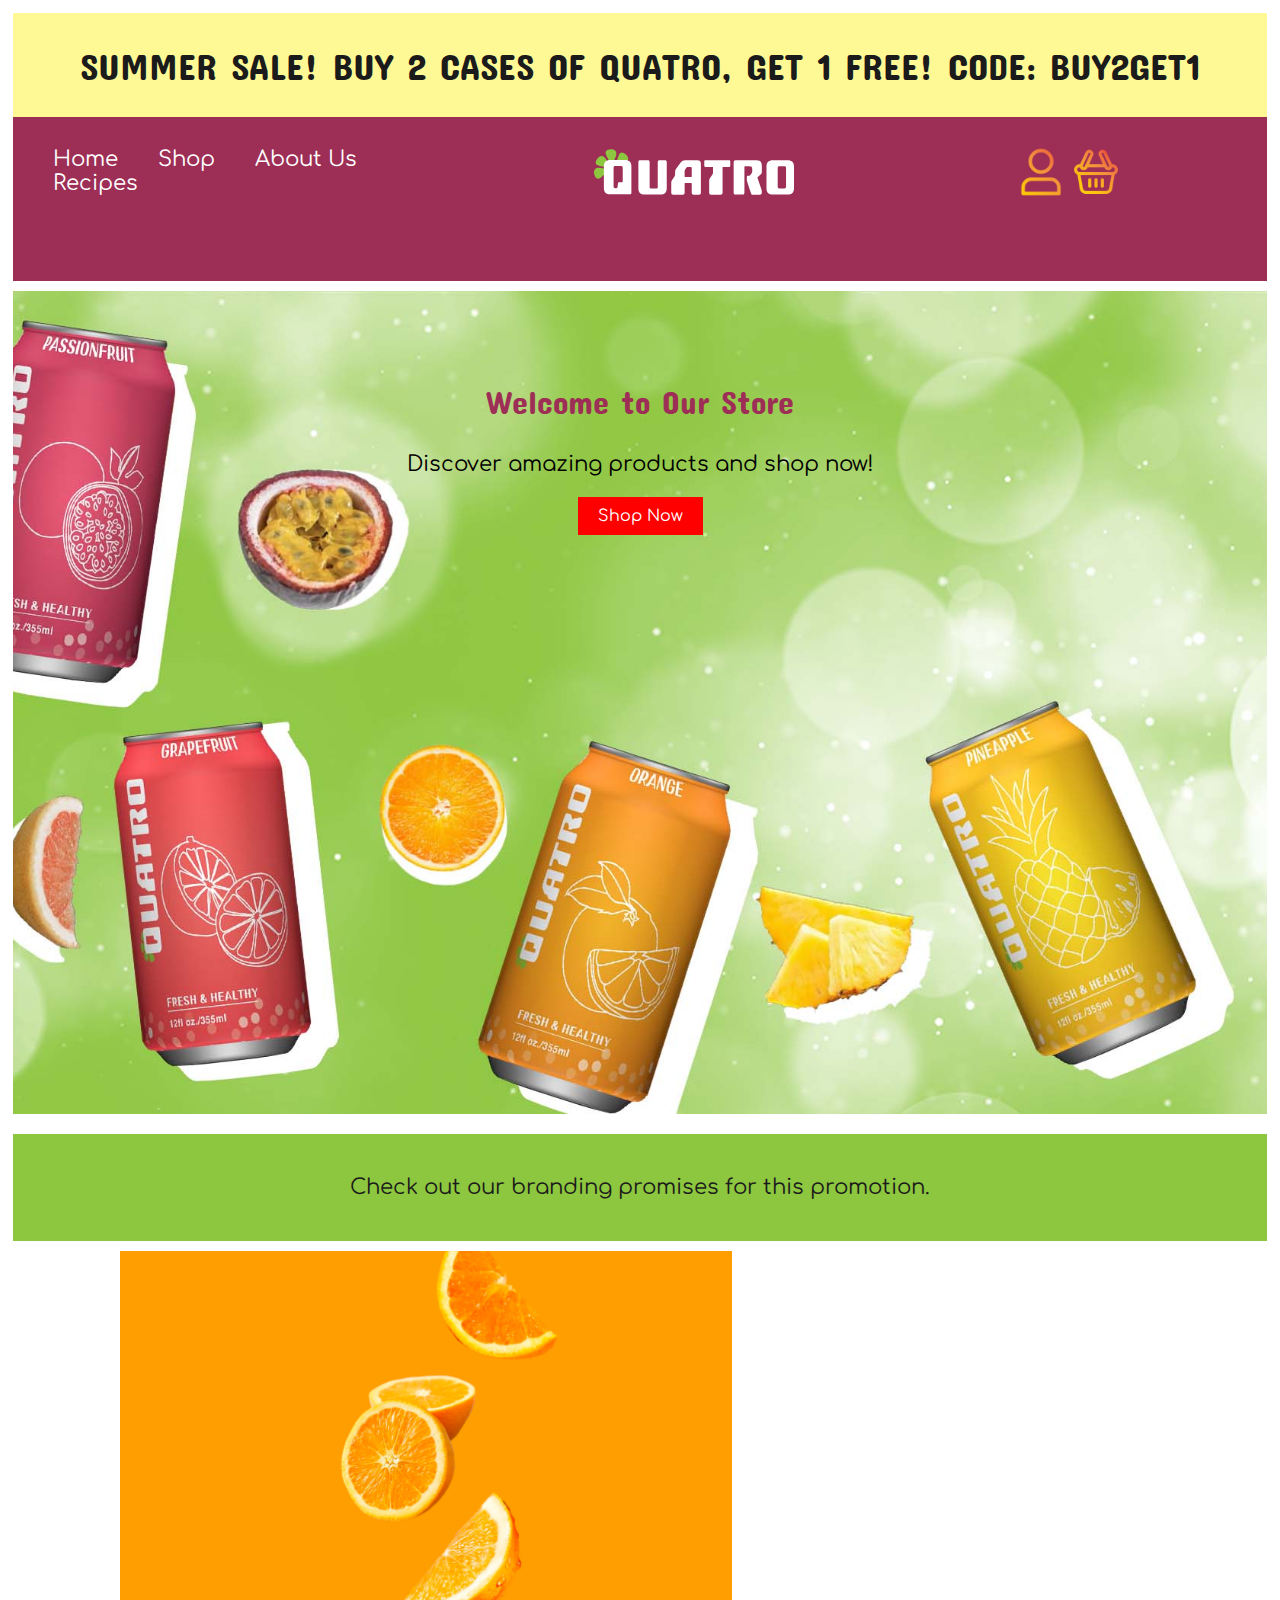
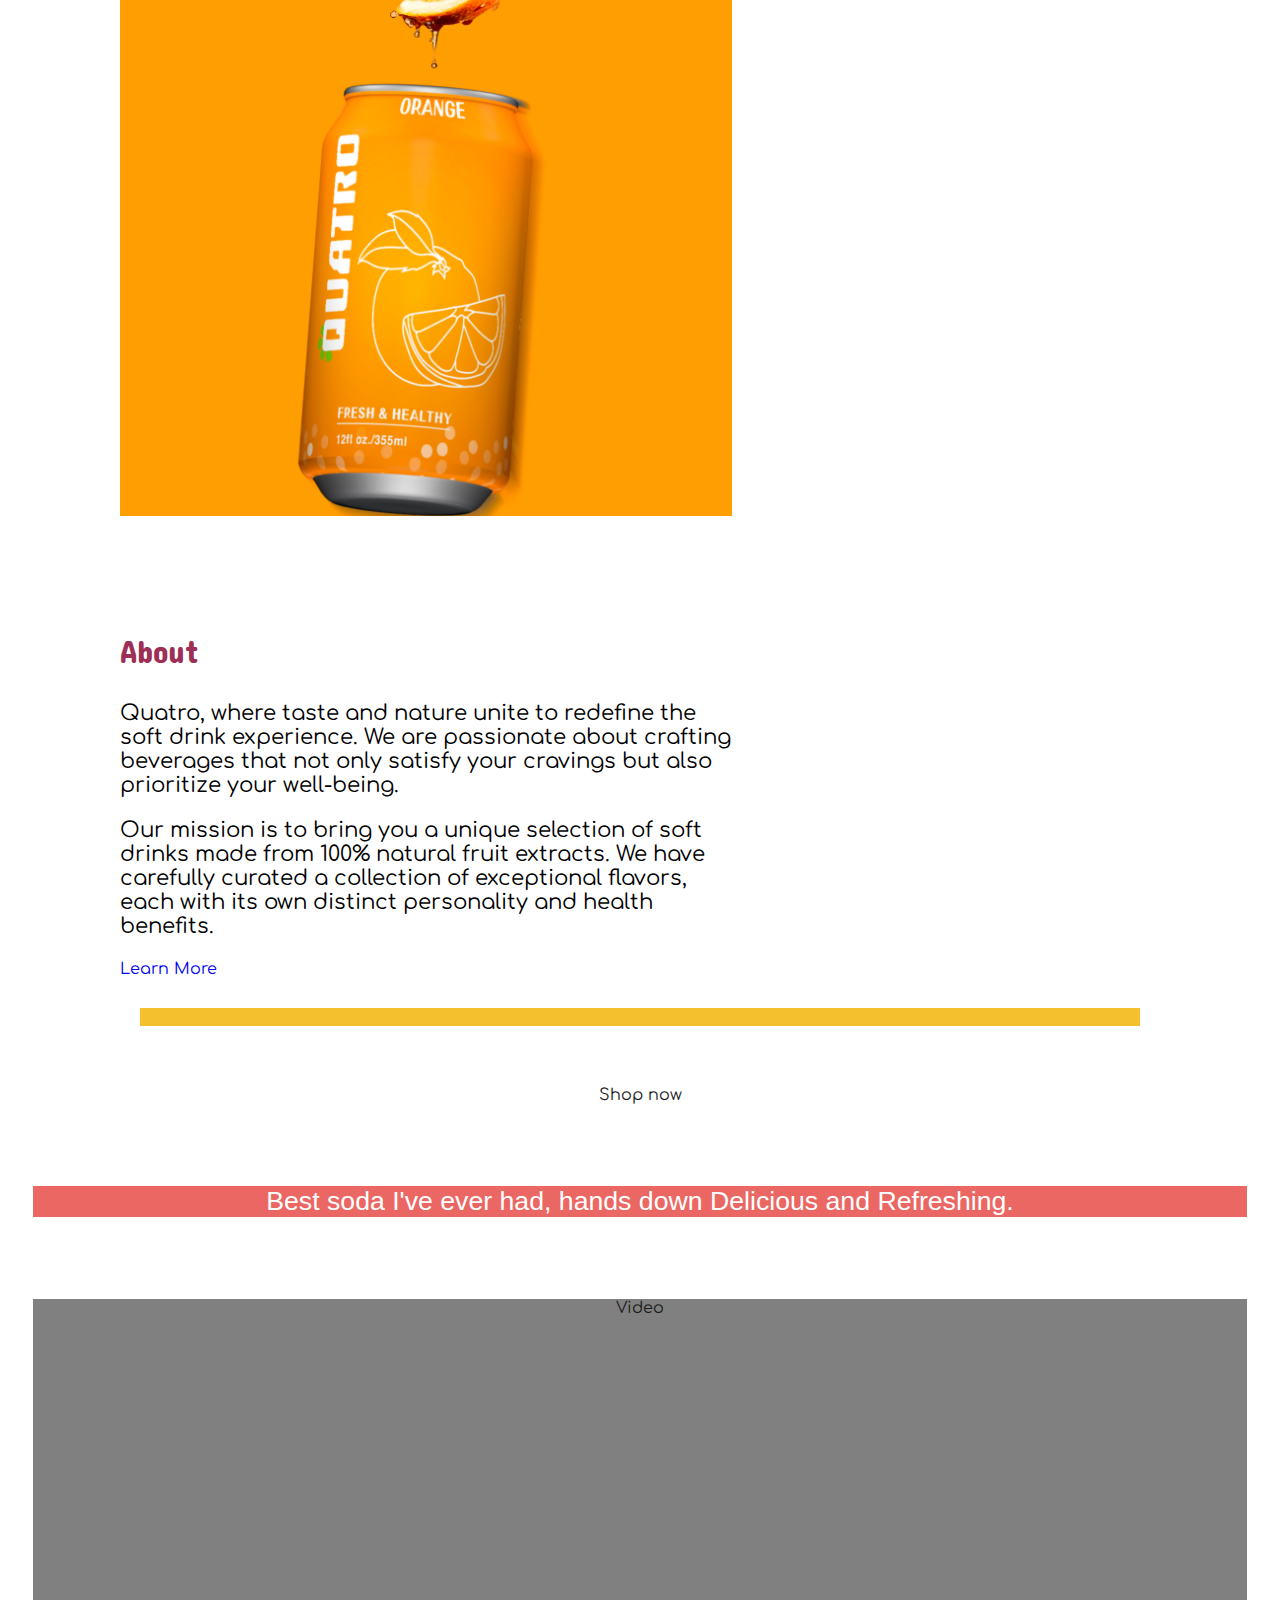
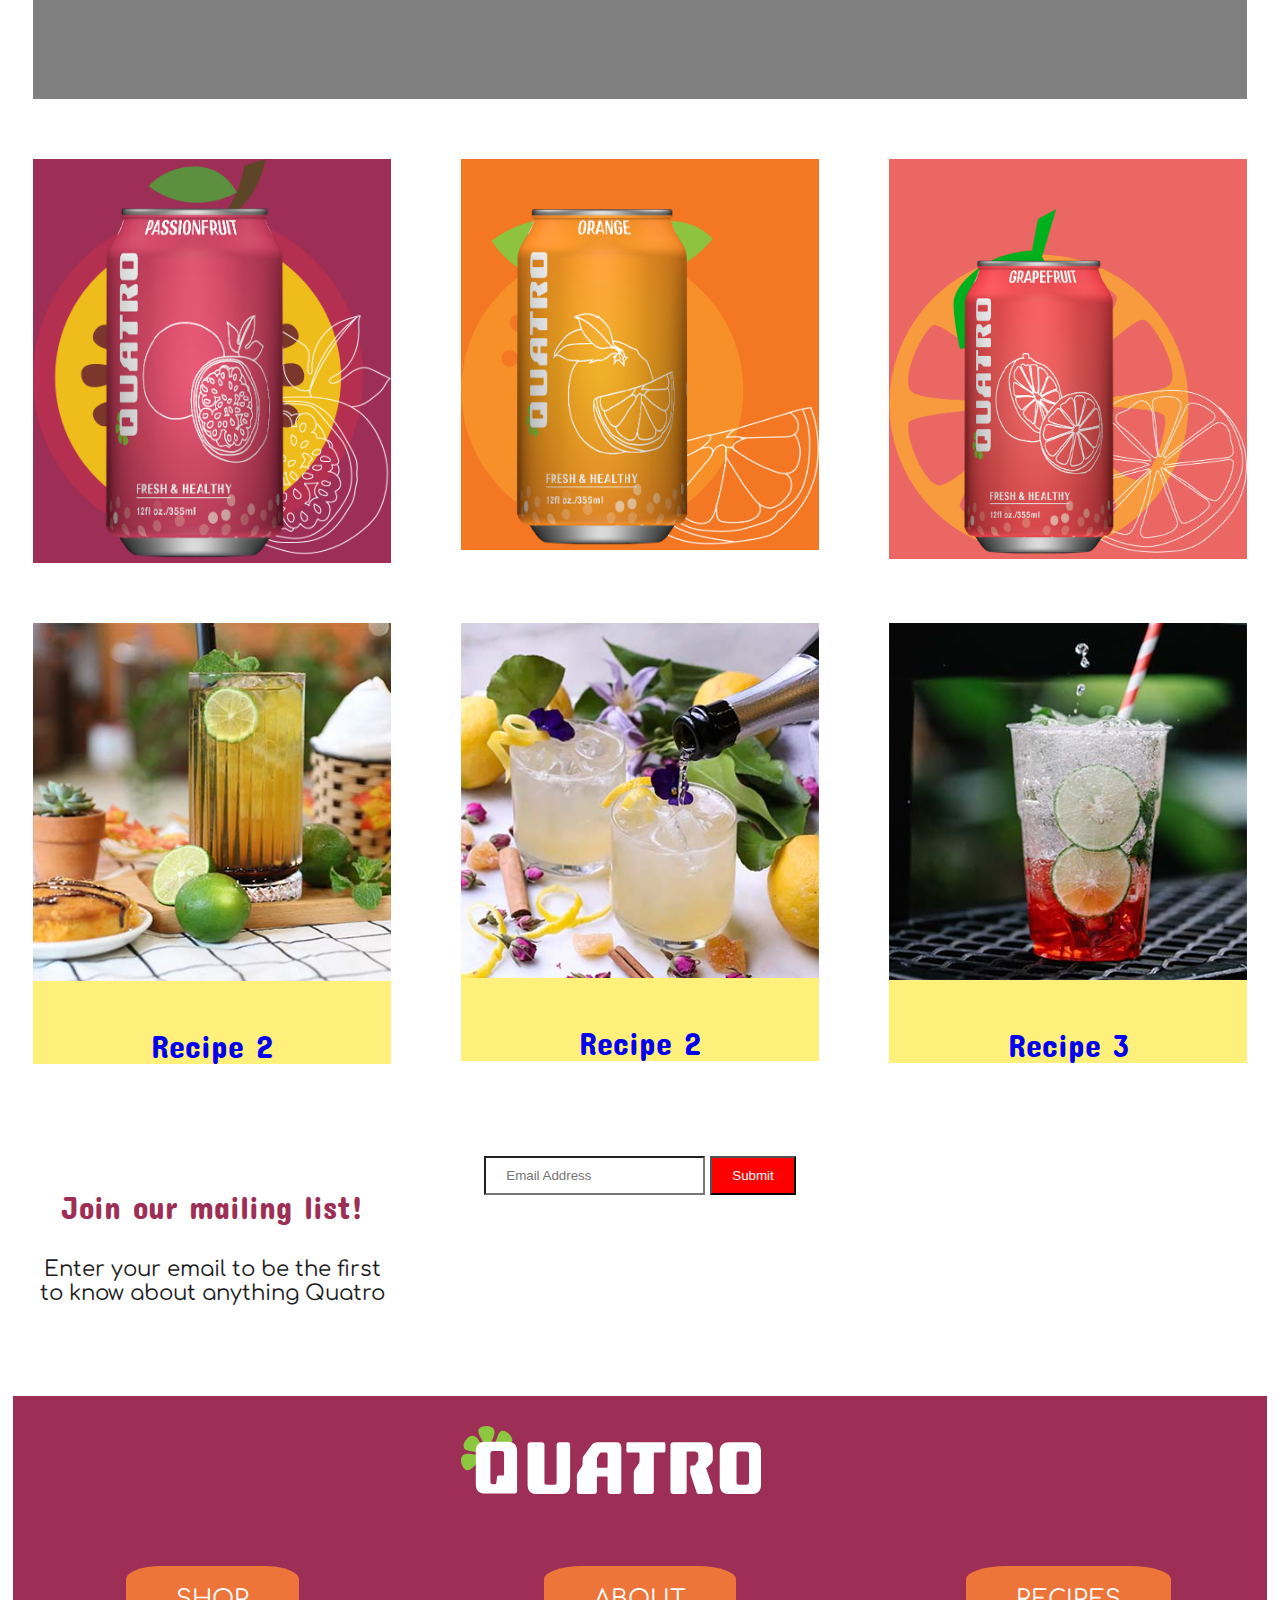
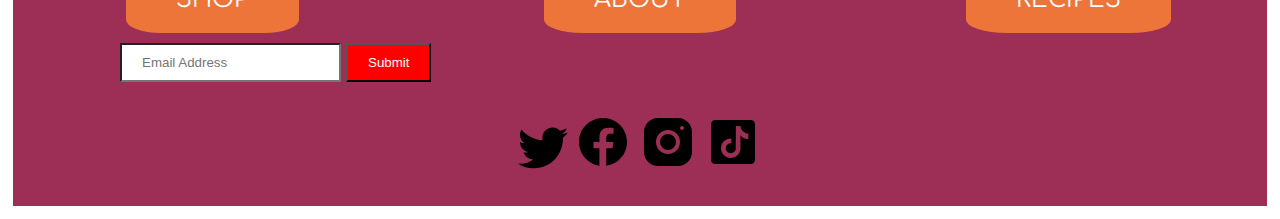
==== index.html @ 8ea50437 "completed about page and footer content" ====
<!DOCTYPE html>
<html lang="en">
    <head>
        <meta charset="UTF-8">
        <meta name="Viewport" content="width=device-width">
        <title>Quatro Scaffold Template</title>
        <link rel="preconnect" href="https://fonts.googleapis.com">
        <link rel="preconnect" href="https://fonts.gstatic.com" crossorigin>
        <link href="https://fonts.googleapis.com/css2?family=Comfortaa:wght@300;400;500;600&family=Concert+One&display=swap" rel="stylesheet">
        <link href="css/main.css" rel="stylesheet">
        <link href="css/grid.css" rel="stylesheet">
    </head>
     <body>
        <h1 class="hidden">Quatro Template</h1>
        <section id="promotion">
            <div class="grid-con">
                <h2 class="col-span-4 m-col-span-12 l-col-span-12 xl-col-span-12 box">
                  SUMMER SALE! BUY 2 CASES OF QUATRO, GET 1 FREE! CODE: BUY2GET1
                </h2>  
              </div>
        </section>

        <header>
            <div class="grid-con">
                <div class="mobile tablet hamburger-menu">
                    <div class="mobile col-span-1 box hamburger-icon ">
                    <button class="hamburgerImg">
                        <img src="/img/hamburger-menu.svg" alt="Hamburger Menu"></button>
                    </div>
                    <div class="tablet m-col-span-3 box hamburger-icon ">
                        <button class="hamburgerImg"> 
                            <img src="/img/hamburger-menu.svg" alt="Hamburger Menu"></button>
                        </div>
                        
                        <div class="show-menu mobile col-span-4 box">
                <ul class="menu-items">
                    <li><a href="index.html">Home</a></li>
                    <li><a href="shop.html">Shop</a></li>
                    <li><a href="about.html">About Us</a></li>
                    <li><a href="recipes.html">Recipes</a></li>
                    </div>
                </ul>
            </div> 
            <nav class= "desktop l-col-span-5 box" >
                <ul>
                    <li><a href="index.html">Home</a></li>
                    <li><a href="shop.html">Shop</a></li>
                    <li><a href="about.html">About Us</a></li>
                    <li><a href="recipes.html">Recipes</a></li>
                </ul>
                </nav>
              <nav class="xldesktop xl-col-span-5 box">
            <ul>
                <li><a href="index.html">Home</a></li>
                <li><a href="shop.html">Shop</a></li>
                <li><a href="about.html">About Us</a></li>
                <li><a href="recipes.html">Recipes</a></li>
            </ul>
        </nav>
              <div class="col-start-2 col-span-2 m-col-span-3 l-col-start-6 l-col-span-3 xl-col-start-6 xl-col-span-3 box">
                <a href="index.html"><img class="logo" src="/img/logo-original.svg" alt="Logo"></a>
              </div>
              <div class="col-start-3 col-span-2 m-col-start-9 m-col-span-3 l-col-start-10 l-col-span-2 xl-col-start-10 xl-col-span-2 box">
                <a href="#"><img src="/img/user.png" alt="Login" ></a>
                <a href="#"><img src="/img/shopping-basket.png" alt="Cart"></a>
              </div>
            </div>
          </header>
<section>
    <!---hero starts ends-->
    <h2 class="hidden">Shop Now</h2>
    <div class="grid-con">
        <div class="col-span-4 m-col-span-12 l-col-span-12 xl-col-span-12 box hero">
            <div class="hero-content">
                <h3>Welcome to Our Store</h3>
                <p>Discover amazing products and shop now!</p>
                <a href="shop.html" class="button">Shop Now</a>
            </div>
        </div>

        <!---hero image ends-->
        <div class="mobile col-span-2 box">text box/Shop now </div>
        <div class="col-span-4 m-col-span-12 l-col-span-12 xl-col-span-12 box branding-promises">
            <p>Check out our branding promises for this promotion.</p>
        </div>
    </div>
</section>

<section>
    <h2 class="hidden">About</h2>
    <div class="grid-con">
        <div class="col-span-4 m-col-span-6 m-col-start-2 l-col-span-6 l-col-start-2 xl-col-span-6 xl-col-start-2">
            <div class="about-content-desktop">
                <div class="about-image">
                    <img src="img/aboutus1.jpg" alt="product image">
                </div>
                <div class="col-span-4 m-col-span-12 l-col-span-12 xl-col-span-12">
                <div class="about-icons">
                    <div class="about-icon">
                    <img src="/img/grape.svg" alt="grapefruit icon"></div>
                    <div class="about-icon">
                    <img src="/img/Passionfruit.svg" alt="passionfruit icon"></div>
                    <div class="about-icon">
                    <img src="/img/pinapple1.svg" alt="pineapple icon"></div>
                    <div class="about-icon">
                        <img src="/img/orange.svg" alt="orange"></div>
                </div>
                </div>
                <h3>About</h3>
                <p>Quatro, where taste and nature unite to redefine the soft drink experience. We are passionate about crafting beverages that not only satisfy your cravings but also prioritize your well-being.</p>

                  <p>Our mission is to bring you a unique selection of soft drinks made from 100% natural fruit extracts. We have carefully curated a collection of exceptional flavors, each with its own distinct personality and health benefits.</p>
                <a href="#" class="learn-more">Learn More</a>
            </div>
            <div class="mobile about-content-mobile">
                <div class="about-image-mobile"></div>
                <div class="about-icons-mobile">
                    <div class="about-icon-mobile">
                    </div>
                    <div class="about-icon-mobile">
                
                    </div>
                    <div class="about-icon-mobile">
                   
                    <div class="about-icon-mobile">
                 
                    </div>
                </div>
                <h3>About</h3>
                <p>Quatro, where taste and nature unite to redefine the soft drink experience. We are passionate about crafting beverages that not only satisfy your cravings but also prioritize your well-being.</p>

                <p>Our mission is to bring you a unique selection of soft drinks made from 100% natural fruit extracts. We have carefully curated a collection of exceptional flavors, each with its own distinct personality and health benefits.</p>.</p>
                <a href="#" class="learn-more">Learn More</a>
            </div>
        </div>
    </div>
</section>
<section>
<div class="grid-con">
<h3 class="mobile col-span-2 box">
    <img src="/img/pinnaple_home_final.png">
</h3> 
    <div class="col-span-4 m-col-start-2 m-col-end-12 l-col-start-2 l-col-span-10 xl-col-start-2 xl-col-span-10 box">
        <div class="productimage-1">
            <img src="">
        </div>
    </div> 
</div>
</section>
<section>
<h3 class="hidden"> About/Learn more</h3>
<div class="grid-con">
<div class="desktop l-col-span-12 box">Shop now</div>
<div class="xldesktop xl-col-span-12 box">Shop now</div>
<div class="mobile col-span-4 box">
    <div class="video">Video</div> 
</div>
</div>
<div class="grid-con">
 <div class="col-span-4 m-col-span-12 l-col-span-12 xl-col-span-12 box">
<h2 class="review">Best soda I've ever had, hands down Delicious and Refreshing. </h2>
 
 </div> 
</div>
<div class="tablet m-col-span-6 box">   
    <h3>In 4 delicious Flavours</h3>
    <p>You'll never have enough</p>
</div> 
<div class="tablet m-col-span-6 box">Shop now</div> 
<div class="tablet m-col-span-12 box">
    <div class="video">Video</div>
</div>
<div class="desktop l-col-span-12 box" >
    <div class="video">Video</div>
</div>
<div class="xldesktop xl-col-span-12 box">
    <div class="video">Video</div>
</div>
</section>
<section>
<h3 class="hidden">Can selection</h3>
<div class="grid-con">
    <div class="col-span-4 m-col-start-1 m-col-span-4 l-col-start-1 l-col-span-4 xl-col-start-1 xl-col-span-4 box">
        <div class="can-1">
            <img src="/img/passionfruit_home_final.png" alt="passionfruit flavour can">
        </div>
    </div>
    <div class="col-span-2 m-col-start-5 m-col-span-4 l-col-start-5 l-col-span-4 xl-col-start-5 xl-col-span-4 box">
        <div class="can-2">
            <img src="/img/orange_home_final.png" alt="orange flavour can">
        </div>  
    </div>
    <div class="col-span-1 m-col-start-9 m-col-span-4 l-col-start-9 l-col-span-4 xl-col-start-9 xl-col-span-4 box ">
        <div class="can-3">
            <img src="/img/grapefruit_home_final..png" alt="grapefruit_home_final can">
        </div>  
    </div>
</div> 
</section>
<section>
<div class="grid-con">
    <h3 class="hidden">Recipes</h3>
    <div class="col-start-2 col-span-2 m-col-start-1 m-col-span-4 l-col-start-1 l-col-span-4 xl-col-start-1 xl-col-span-4 box">
        <div class="recipe-2">
            <img src="/img/recipe1.jpg" alt="recipe 1">
            <h3 class="title">
                <a href="#">Recipe 2</a>
                </h3>
        </div>            
    </div>  
    <div class="col-start-2 col-span-2 m-col-start-5 m-col-span-4 l-col-start-5 l-col-span-4 xl-col-start-5 xl-col-span-4 box">
        <div class="recipe-2">
            <img src="/img/recipe2.jpg" alt="recipe 2">
            <h3 class="title">
                <a href="#">Recipe 2</a>
                </h3>
        </div> 
        </div>
    <div class="col-start-4 col-span-1 m-col-start-9 m-col-span-4 l-col-start-9 l-col-span-4 xl-col-start-9 xl-col-span-4 box">
        <div class="recipe-3">
            <img src="/img/recipe3.jpg" alt="recipe 3">
            <h3 class="title">
            <a href="#">Recipe 3</a>
            </h3>
        </div> 
        <div class="mobile col-span-4 box">
            <div class="carousel-container">
                <div class="carousel-slide">
                  <img src="img/pinnaple_home_final.png" alt="Image 1">
                  <img src="img/grapefruit_home_final..png" alt="Image 2">
                  <img src="img/passionfruit_home_final.png" alt="Image 3">
                </div>
              </div>
        </div>
    </div>
</div>
</section>
<section>
<div class="grid-con">
    <h3 class="hidden">Newsletter</h3>
    <div class="col-span-4 box">
        <h3>Join our mailing list! </h3>
        <p>Enter your email to be the first to know about anything Quatro</p>
    </div>
    <div class="col-span-4 box">
        <form class="form-inline" action="/action_page.php">
            <label for="email"></label>
            <input type="email" id="email" placeholder="Email Address" name="email">
            <button type="submit">Submit</button>
        </form>

    </div>
 </div>
</section>
<script src="js/main.js"></script>
<footer class="spacer">
    <div class="grid-con">
        <div class="col-start-2 col-span-2 m-col-start-5 m-col-span-4 l-col-start-5 l-col-span-4 xl-col-start-5 xl-col-span-4 box">
            <div class="logo">
          <img src="/img/logo-original.svg">
        </div>
        </div>
        <div class="col-start-2 col-span-1 m-col-start-8 m-col-span-4 l-col-start-1 l-col-span-4 xl-col-start-1 xl-col-span-4 footernav box"><a href="shop.html">SHOP</a></div>
        <div class="col-start-2 col-span-1 m-col-start-8 m-col-span-4 l-col-start-5 l-col-span-4 xl-col-start-5 xl-col-span-4 footernav  box"><a href="about.html">ABOUT</a></div>
        <div class="col-start-2 col-span-1 m-col-start-8 m-col-span-4 l-col-start-9 l-col-span-4 xl-col-start-9 xl-col-span-4 footernav box"><a href="recipes.html">RECIPES</a></div>
        <div class="col-start-2 col-span-3 m-col-span-7 l-col-start-2 l-col-span-10 xl-col-start-2 xl-col-span-10">
        <form class="form-inline" action="/action_page.php">
            <label for="email"></label>
            <input type="email" id="email" placeholder="Email Address" name="email">
            <button type="submit">Submit</button>
        </form>
    </div>
        <div class="col-span-4 box m-col-span-12 l-col-span-12 xl-col-span-12 box">
            <div class="social-media-icons"></div>
            <img src="/img/icons8-twitter-50.svg" alt="twitter">
            <img src="/img/icons8-facebook-60.svg" alt="facebook">
            <img src="/img/icons8-instagram-60.svg" alt="instagram">
            <img src="/img/icons8-tiktok-60.svg" alt="tiktok">
        </div>
        </div>
     </div>
    </footer>
    </body>
        </html>
---- css/main.css ----
.hidden{
   display:none;
}

/*general styles*/
header .grid-con {
  background-color: #9D2F56;
}
body {
   font-family: 'Comfortaa', sans-serif;
   font-weight: 400;
   
 }
 img, embed, object, video, picture{
    max-width:100%;

 }
 nav {
  display: inline-block;
  background-color: #C4D682;
 }

  h1, h2, h3, h4, h5{
   font-family: 'Concert One', sans-serif;
   font-weight: 400;
   color:#9D2F56;
 }
 h1{
  font-size: 30pt;
 }
 h2{
  font-size: 28pt;

 }
 h3{ 
  font-size: 24pt;
 }
 h4{
  font-size: 20pt;

 }
 h5{
  font-size:18pt;
 }
 p{
  font-size: 16pt;
 }
 a{
    text-decoration: none;
    transition:all .5s ease-in-out;

 }
 input,textarea{
    display: block;
    margin:0px;
    padding:0px;
 }

 .spacer {
   margin-top: 40px;
 }
/*footercontent*/
footer{
background-color:#9D2F56;
color:white
}
footer a{
  text-decoration: none;
  background-color: #EE753A;
  padding-left: 50px;
  padding-right: 50px;
  padding-top:20px;
  padding-bottom: 20px;
  border-color: #EE753A;
  color:white;
  border-radius: 20%;
  font-size: 18pt;
}


/*--- promotion ---*/
 #promotion {
  background-color: #FFF995;
  text-align: center;
  padding: 0px;
}

#promotion p {
  color: black;
  font-size: 14px;
  font-weight: bold;
  text-transform: uppercase;
  animation: fade-in 1s ease-in-out;
}

@keyframes fade-in {
  0% {
    opacity: 0;
  }
  100% {
    opacity: 1;
  }
}
 
/*--- promotion end ---*/


/*--- header ---*/

.logo{
  height: 100px;
  width: 300px;
  padding-bottom:50px;

}
header {
  background-color: #9D2F56;
  padding: 0px;
}

header img {
  display: block;
  width: 100%;
  max-width: 200px; /* Adjust the size as needed */
  height: auto;
  cursor: pointer;
}

header a {
  display: inline-block;
  margin-right: 0px;
  color: white;
}

header a:hover img {
  opacity: 0.8;
}
header a img{
display: block; 
width:50px;
height:50px;
}

header button{
  background-color: #9D2F56;
  border:solid #9D2F56;
  }
  .hamburgerImg img{
    background-color:#9D2F56;
    width: 60px;
    height: 60px;
    border-color:#9D2F56;
    padding-top:40%;
  } 
  .mobile .hamburgerImg .hamburgericon {
    width:30px;
    height: 30px;
  }
  .hamburger-menu {
    display: block;
    justify-content: space-between;
    align-items: center;
    background-color:#9D2F56;
    color: #fff;
    padding: 5px;
}

.hamburger-icon {
    cursor: pointer;
}

.menu-items {
    list-style: none;
    display: none;
    left:0%;
}

.menu-items li {
    padding: 10px;
}

.menu-items li a {
    color: #fff;
    text-decoration: none;
}

/* Show the menu items when the hamburger icon is clicked */
.menu-items .show-menu {
  display: block;
  position: fixed;
  transform: translateY(-100%);
  transition: transform 0.2s;
  top: 0;
  left: 100%;
  right: 100%;
  z-index: 98;
  background-color: black;
  color: white;
  transition: 0.4s;
  padding-top: 120px;
}
.menu-items .show-menu li a{
display: block;
width: 100%;
max-width: 200px;
margin: 0 auto 16px;
text-align:center;
padding:12px 16px;
background-color: #8DC63F;

}
/*.show-menu{
  position: fixed;
  transform: translateY(-100%);
  transition: transform 0.2s;
  top: 0;
  left: 0;
  right: 0;
  bottom: 0;
  z-index: 99;
  background: black;
  color: white;
  list-style: none;
  padding-top: 4rem;
}
*/

nav{
  display:block;
  padding: 0px;
  background-color: #9D2F56;


  


}
ul{
  list-style-type: none;
  margin:0;
  padding: 0;


}
nav li a{
  font-size: 16pt;
display: block;
text-align: center;
text-decoration: none;
transition: 0.2s;


}
 
nav a:hover{
  opacity: 0.7;
}
li{
  padding-left: 20px;
  padding-right: 20px;
float:left
}
/*--- header end ---*/



/*---hero section--- */
.hero {
  background-image: url("../img/header_bg-desktop.jpg");
  background-size: cover;
  background-position: center;
  height:823px;
}
.col-span-4 .hero {
  background-image: url("../img/header-img.jpg");
  background-size: cover;
  background-position: center;
  height:310px;
}

.hero-content {
  color: black; 
  padding-top: 40px;
}

.button {
  display: inline-block;
  background-color: #ff0000; 
  color: #ffffff; 
  padding: 10px 20px;
  text-decoration: none;
}






.branding-promises {
  background-color: #8DC63F; 
  text-align: center;
  padding: 0px;
}
p .branding-promises {
  color:white;
}

/*---hero section end--- */

.about {
  padding: 20px;
}

.about-content-desktop {
  display:block;
}

.about-image {
  display: inline-block;
 height: 200px;


}

.about-icons {
  display: flex;
  justify-content: space-between;
  margin-top: 20px;
  margin-left: 500px;
  margin-right:500px;
}

.about-icon {
  width: 60px;
  height: 60px; }

.about-content-mobile {
  display: block;
}

.about-image-mobile {
  background-image: url("path/to/about-image-mobile.jpg");
  background-size: cover;
  background-position: center;
}

/*product images*/
.productimage-1 {
  background-size: cover;
  background-position: center;
  background-color: #F4C02E;

}

/*video*/

.video {
     background-image:url("path/to/.video.jpg");
     background-size: cover;
     background-position: center;
     height: 400px;
     background-color: gray; 
}

/* review*/
.review{
  background-color: #EB6763;
  color: #fff;
  font-family: Arial, Helvetica, sans-serif;
  font-size: 20pt;
}

/*cans*/
.can-1 {
background-size: cover;
background-position: center;
background-color:#9D2F56;
}

.can-2 {
  background-size: cover;
  background-position: center;
  background-color: #F47723 ; 
  padding-top: 45px;
  }
  
.can-3 {
  background-size: cover;
  background-position: center;
  background-color: #EB6763; 
  padding-top:50px;
  
  }
  
  .carousel-container {
    width: 100%;
    max-width: 600px; /* Set the desired width for the carousel */
    margin: 0 auto;
    overflow: hidden;
    position: relative;
  }
  
  .carousel-slide {
    display: flex;
    width: 300%; /* 3 images, each taking up 100% of the container */
    animation: slide 10s infinite; /* Adjust the speed and timing as needed */
  }
  
  .carousel-slide img {
    width: 100%;
    height: auto;
  }
  
  @keyframes slide {
    0% { transform: translateX(0); }
    33.33% { transform: translateX(-100%); }
    66.66% { transform: translateX(-200%); }
    100% { transform: translateX(0); }
  }
  
  
  
  
  
  
/*recipes*/
.title {
  padding-top: 10px;
  
}

.recipe-1{
  background-size: cover;
  background-position: center;
  background-color: #FFF07B; 
  }
  .recipe-1:hover{
    color:#FFBE7C;
  }
  .recipe-2{
     background-size: cover;
     background-position: center;
     background-color: #FFF07B; 
     }
     .recipe-2:hover{
      color:#FFBE7C

    }

  .recipe-3{
     background-size: cover;
     background-position: center;
     background-color: #FFF07B;

        }

        .recipe-3:hover{
          color:#FFBE7C;
        }

        
/*Newsletter*/

.newsletter-img{
background-image:url("path/to/.newsletter-img");
background-size: cover;
background-position: center;
height: 250px;
background-color: gray;
}

#email {
  display: inline-block;
  background-color:#ffffff;
  padding: 10px 20px;
}


button{
  display: inline-block;
  background-color: #ff0000; 
  color: #ffffff; 
  padding: 10px 20px;
  text-decoration: none;
}

/*Shop*/
.shop-hero{
background-image:url("path/to/.shop-hero.jpg");
background-size: cover;
background-position: center;  
height: 800px;
background-color: #FFBE7C;
}
/*recipe page*/
.recipe-ingredients{
  text-align: left;
}

/*aboout page*/
.about-hero  {
  background-image: url("/img/hero-aboutus-desktop.jpg");
  background-size:cover;
  background-position: center;
 height: 800px;
 background-color: #FFBE7C;
}

.about-hero-mobile{
  background-image: url("/img/hero-aboutus-mobile-2.jpg");
  background-size:cover;
  background-position: center;
  height:400px;
}

.about-hero-text{
padding-top: 60px;
}

.the-about-images img {
  border-radius: 15%;
}
---- css/grid.css ----
html {
    box-sizing: border-box; 
    width: 100%;
    border:none;
    padding: 5px;
  }

  *, *::before, *::after {
    box-sizing: inherit; 
  }
  .box {
    color: rgb(27, 27, 27);
    border-radius: 0px;
    padding: 20px;
    text-align: center;
    margin-top: 10px;
    margin-bottom:10px;
  }
  /*mobile*/
  .fullwidth-grid-con {
    display:grid;
    grid-template-columns:1fr minmax(0,767px)1fr;
  }
  .grid-con {
    display:grid;
    grid-template-columns: repeat(4,minmax(0,1fr));
    grid-column-gap :30px;
    max-width:767px;
    margin:0px auto;
    padding-left: 0px;
    padding-right:0px;
  }
  .col-span-auto {
    grid-column:span 1/span 1;
  }
  .col-span-1{
  grid-column:span 1/ span 1;
  }
  .col-span-2{
  grid-column:span 2/ span 2;
  }
  .col-span-3{
  grid-column: span 3/ span 3;
  }
  .col-span-4{
  grid-column: span 4/ span 4;
  }

  .col-span-full{
  grid-column: 1/-1;
  }

  .col-start-1{
    grid-column-start: 1;
  }
  .col-start-2{
    grid-column-start: 2;
  }
  .col-start-3{
    grid-column-start: 3;
  }
  .col-start-4{
    grid-column-start: 4;
  }
  .col-start-auto{
    grid-column-start: auto;
  }
  
  
  .col-end-1{
    grid-column-end: 1;
  }
  .col-end-2{
    grid-column-end: 2;
  }
  .col-end-3{
    grid-column-end: 3;
  }
  .col-end-4{
    grid-column-end: 4;
  }
  .col-end-5{
    grid-column-end: 5;
  }
  .col-end-auto{
    grid-column-end: auto;
  }
  .mobile{
    display:block;
    }
    .tablet{
    display:none;
    }
    .desktop{
    display: none;
    }
    .xldesktop {
      display: none;
    }
    /*tablet*/
    @media screen and (min-width:768px){
        /*body{
          background:#ff0000;
        }*/
      
      .fullwidth-grid-con{
        display:grid;
        grid-template-columns:1fr minmax(0,1199px)1fr;
      }
        .grid-con {
          display:grid;
          grid-template-columns: repeat(12, minmax(0,1fr));
          grid-column-gap :30px;
          max-width:1199px;
          /*only remove below whedn you fully understand the passing ofthe rules and values (this rule only)*/
          margin:0px auto;
          padding-left: 0px;
          padding-right:0px;
        }
        .m-col-span-1{
          grid-column: span 1 / span 1;
        }
        .m-col-span-2{
          grid-column: span 2/ span 2;
        }  
        .m-col-span-3{
          grid-column: span 3 / span 3;
        }  
        .m-col-span-4{
          grid-column: span 4 / span 4;
        }  
        .m-col-span-5{
          grid-column: span 5 / span 5;
        }  
        .m-col-span-6{
          grid-column: span 6 / span 6;
        }  
        .m-col-span-7{
          grid-column: span 7 / span 7;
        }
        .m-col-span-8{
          grid-column: span 8 / span 8;
        }
        .m-col-span-9{
          grid-column: span 9 / span 9;
        }
        .m-col-span-10{
          grid-column: span 10 / span 10;
        }
        .m-col-span-11{
          grid-column: span 11 / span 11;
        }
        .m-col-span-12{
          grid-column: span 12 / span 12;
        }
        .m-col-span-full{
          grid-column:  1 / -1;
        }
        
        .m-col-start-1{
          grid-column-start: 1;
        }
        .m-col-start-2{
          grid-column-start: 2;
        }
        .m-col-start-3{
          grid-column-start: 3;
        }
        .m-col-start-4{
          grid-column-start: 4;
        }
        .m-col-start-5{
          grid-column-start: 5;
        }
        .m-col-start-6{
          grid-column-start: 6;
        }
        .m-col-start-7{
          grid-column-start: 7;
        }
        .m-col-start-8{
          grid-column-start: 8;
        }  
        .m-col-start-9{
          grid-column-start: 9;
        }  
        .m-col-start-10{
          grid-column-start: 10;
        }
        .m-col-start-11{
          grid-column-start: 11;
        }
        .m-col-start-12{
          grid-column-start: 12;
        }
        .m-col-start-auto{
          grid-column-start: auto;
        }
      
        .m-col-end-1{
          grid-column-end: 1;
        }
        .m-col-end-2{
          grid-column-end: 2;
        }
        .m-col-end-3{
          grid-column-end: 3;
        }
        .m-col-end-4{
          grid-column-end: 4;
        }
        .m-col-end-5{
          grid-column-end: 5;
        }
        .m-col-end-6{
          grid-column-end: 6;
        }
        .m-col-end-7{
          grid-column-end: 7;
        }
        .m-col-end-8{
          grid-column-end: 8;
        }
        .m-col-end-9{
          grid-column-end: 9;
        }
        .m-col-end-10{
          grid-column-end: 10;
        }
        .m-col-end-11{
          grid-column-end: 11;
        } 
        .m-col-end-12{
          grid-column-end: 12;
        }
        .m-col-end-auto{
          grid-column-end: auto;
        }
        .mobile{
          display:none;
          }
          .tablet{
          display:block;
          }
          .desktop{
          display: none;
          }
          .xldesktop {
            display: none;
          }
    }

    /*desktop*/
     /*padding:0px 15px 0px 15px;*/
@media screen and (min-width: 1200px) {
  /* body{
     background: #00ff48;
   }*/
   .fullwidth-grid-con {
     display:grid;
     grid-template-columns:1fr minmax(0,1919px)1fr;
   }
 
   .grid-con {
     display:grid;
     grid-template-columns: repeat(12,minmax(0,1fr));
     grid-column-gap :30px;
     max-width:1919px;
     margin:0px auto;
     padding-left: 0px;
     padding-right:0px;
   }
   .l-col-span-1{
    grid-column: span 1 / span 1;
  }
  .l-col-span-2{
    grid-column: span 2/ span 2;
  }  
  .l-col-span-3{
    grid-column: span 3 / span 3;
  }  
  .l-col-span-4{
    grid-column: span 4 / span 4;
  }  
  .l-col-span-5{
    grid-column: span 5 / span 5;
  }  
  .l-col-span-6{
    grid-column: span 6 / span 6;
  }  
  .l-col-span-7{
    grid-column: span 7 / span 7;
  }
  .l-col-span-8{
    grid-column: span 8 / span 8;
  }
  .l-col-span-9{
    grid-column: span 9 / span 9;
  }
  .l-col-span-10{
    grid-column: span 10 / span 10;
  }
  .l-col-span-11{
    grid-column: span 11 / span 11;
  }
  .l-col-span-12{
    grid-column: span 12 / span 12;
  }
  .l-col-span-full{
    grid-column:  1 / -1;
  }
  
  .l-col-start-1{
    grid-column-start: 1;
  }
  .l-col-start-2{
    grid-column-start: 2;
  }
  .l-col-start-3{
    grid-column-start: 3;
  }
  .l-col-start-4{
    grid-column-start: 4;
  }
  .l-col-start-5{
    grid-column-start: 5;
  }
  .l-col-start-6{
    grid-column-start: 6;
  }
  .l-col-start-7{
    grid-column-start: 7;
  }
  .l-col-start-8{
    grid-column-start: 8;
  }  
  .l-col-start-9{
    grid-column-start: 9;
  }  
  .l-col-start-10{
    grid-column-start: 10;
  }
  .l-col-start-11{
    grid-column-start: 11;
  }
  .l-col-start-12{
    grid-column-start: 12;
  }
  .l-col-start-auto{
    grid-column-start: auto;
  }

  .l-col-end-1{
    grid-column-end: 1;
  }
  .l-col-end-2{
    grid-column-end: 2;
  }
  .l-col-end-3{
    grid-column-end: 3;
  }
  .l-col-end-4{
    grid-column-end: 4;
  }
  .l-col-end-5{
    grid-column-end: 5;
  }
  .l-col-end-6{
    grid-column-end: 6;
  }
  .l-col-end-7{
    grid-column-end: 7;
  }
  .l-col-end-8{
    grid-column-end: 8;
  }
  .l-col-end-9{
    grid-column-end: 9;
  }
  .l-col-end-10{
    grid-column-end: 10;
  }
  .l-col-end-11{
    grid-column-end: 11;
  } 
  .l-col-end-12{
    grid-column-end: 12;
  }
  .l-col-end-auto{
    grid-column-end: auto;
  }
 
 .mobile{
 display:none;
 }
 .tablet{
 display:none;
 }
 .desktop{
 display: block;
 }  
 .xldesktop {
  display: none;
}                                                    
 }
 @media screen and (min-width: 1920px) {

  /*body {
    background: #0400e0;
  }*/

  .full-width-grid-con {
    display: grid;
    grid-template-columns: 1fr minmax(0, 1920px) 1fr;
  }
  
  .grid-con {
    display: grid;
    grid-template-columns: repeat(12, minmax(0, 1fr));
    grid-column-gap: 34px;
    max-width: none;
    margin: 0px auto;
    padding-left: 0px;
    padding-right: 0px;
  }

  .xl-col-span-1 {
    grid-column: span 1 / span 1;
  }

  .xl-col-span-2 {
    grid-column: span 2 / span 2;
  }

  .xl-col-span-3 {
    grid-column: span 3 / span 3;
  }

  .xl-col-span-4 {
    grid-column: span 4 / span 4;
  }

  .xl-col-span-5 {
    grid-column: span 5 / span 5;
  }

  .xl-col-span-6 {
    grid-column: span 6 / span 6;
  }

  .xl-col-span-7 {
    grid-column: span 7 / span 7;
  }

  .xl-col-span-8 {
    grid-column: span 8 / span 8;
  }

  .xl-col-span-9 {
    grid-column: span 9 / span 9;
  }

  .xl-col-span-10 {
    grid-column: span 10 / span 10;
  }

  .xl-col-span-11 {
    grid-column: span 11 / span 11;
  }

  .xl-col-span-12 {
    grid-column: span 12 / span 12;
  }

  .xl-col-span-full {
    grid-column: 1 / -1;
  }

  /*-- Using grid column start --*/

.xl-col-start-1 {
  grid-column-start: 1;
}

.xl-col-start-2 {
  grid-column-start: 2;
}

.xl-col-start-3 {
  grid-column-start: 3;
}

.xl-col-start-4 {
  grid-column-start: 4;
}

.xl-col-start-5 {
  grid-column-start: 5;
}

.xl-col-start-6 {
  grid-column-start: 6;
}

.xl-col-start-7 {
  grid-column-start: 7;
}

.xl-col-start-8 {
  grid-column-start: 8;
}

.xl-col-start-9 {
  grid-column-start: 9;
}

.xl-col-start-10 {
  grid-column-start: 10;
}

.xl-col-start-11 {
  grid-column-start: 11;
}

.xl-col-start-12 {
  grid-column-start: 12;
}

.xl-col-start-13 {
  grid-column-start: 13;
}

.xl-col-start-auto {
  grid-column-start: auto;
}

.xl-col-end-1 {
  grid-column-end: 1;
}

.xl-col-end-2 {
  grid-column-end: 2;
}

.xl-col-end-3 {
  grid-column-end: 3;
}

.xl-col-end-4 {
  grid-column-end: 4;
}

.xl-col-end-5 {
  grid-column-end: 5;
}

.xl-col-end-6 {
  grid-column-end: 6;
}

.xl-col-end-7 {
  grid-column-end: 7;
}

.xl-col-end-8 {
  grid-column-end: 8;
}

.xl-col-end-9 {
  grid-column-end: 9;
}

.xl-col-end-10 {
  grid-column-end: 10;
}

.xl-col-end-11 {
  grid-column-end: 11;
}

.xl-col-end-12 {
  grid-column-end: 12;
}

.xl-col-end-13 {
  grid-column-end: 13;
}

.xl-col-end-auto {
  grid-column-end: auto;
}
  
.mobile {
  display: none;
}
  
.tablet {
    display: none;
}
  
.desktop {
  display: none;
}
.xldesktop {
  display: block;
}
}
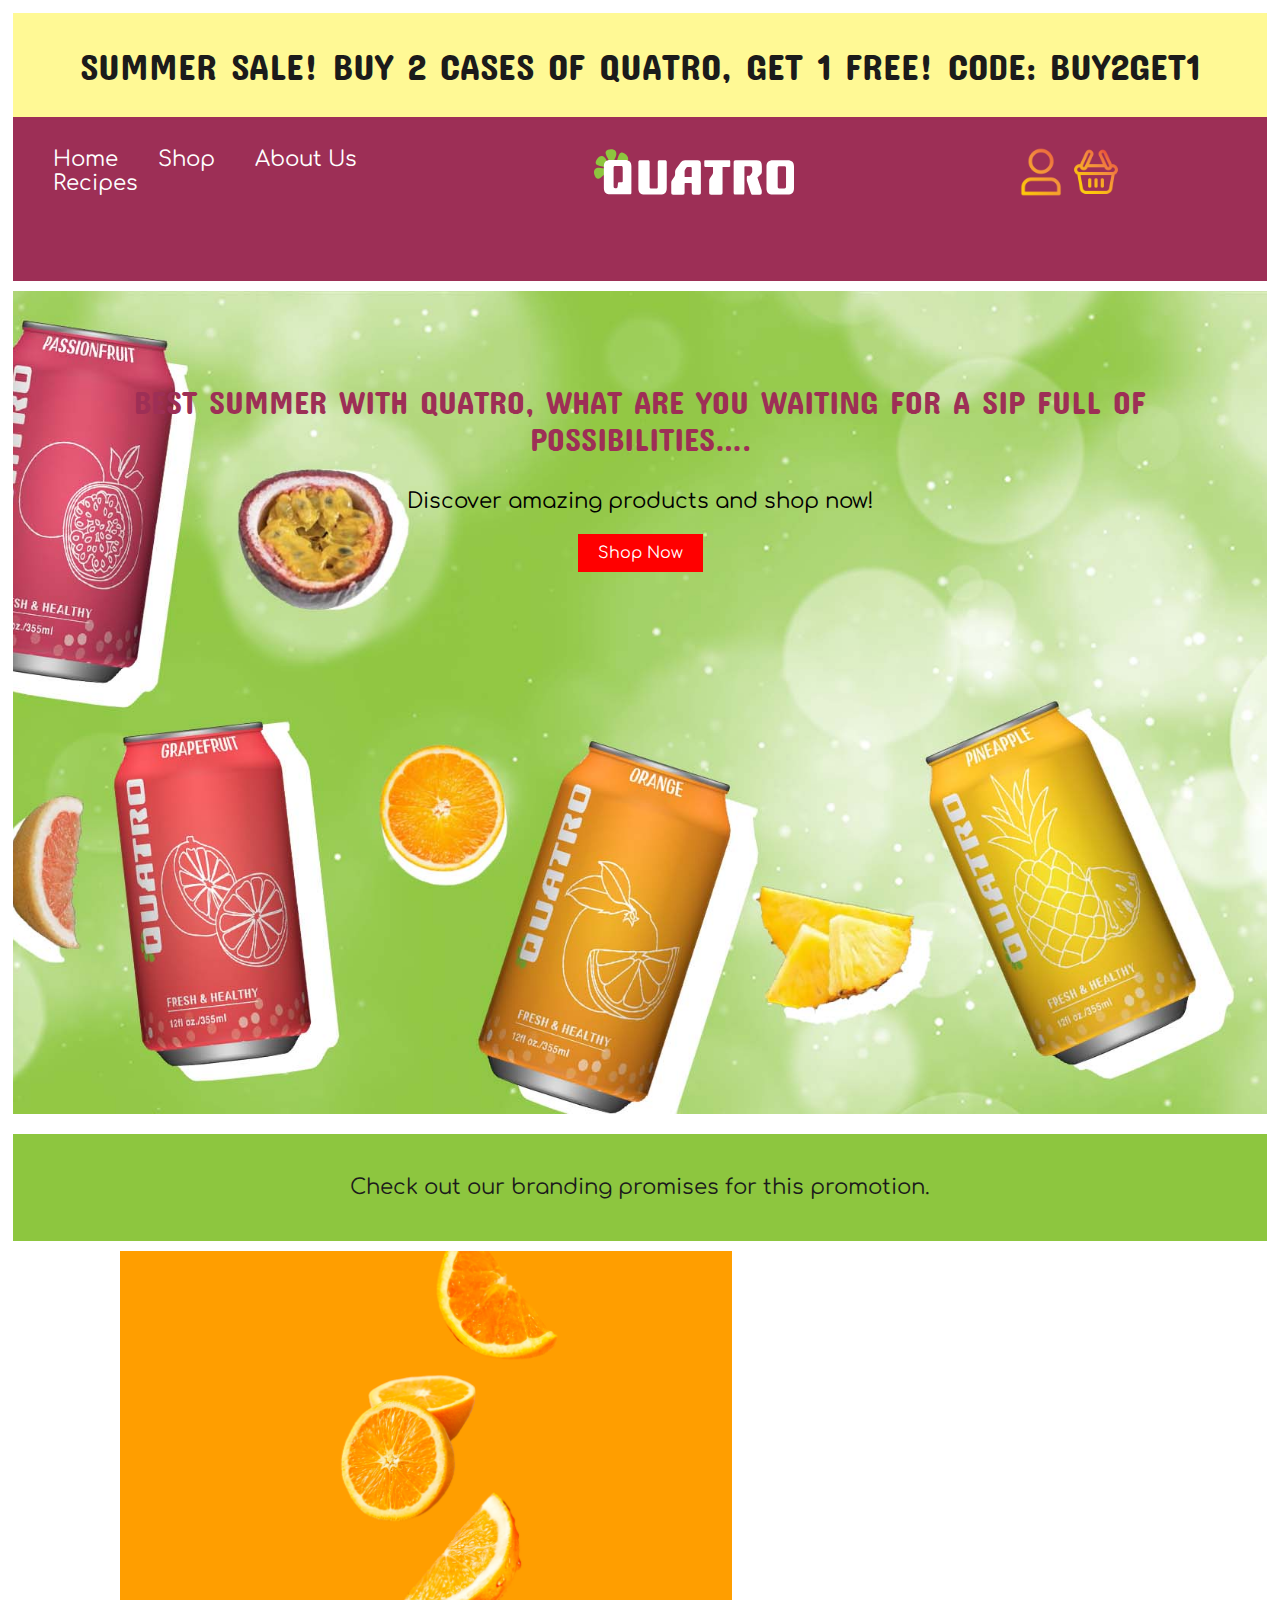
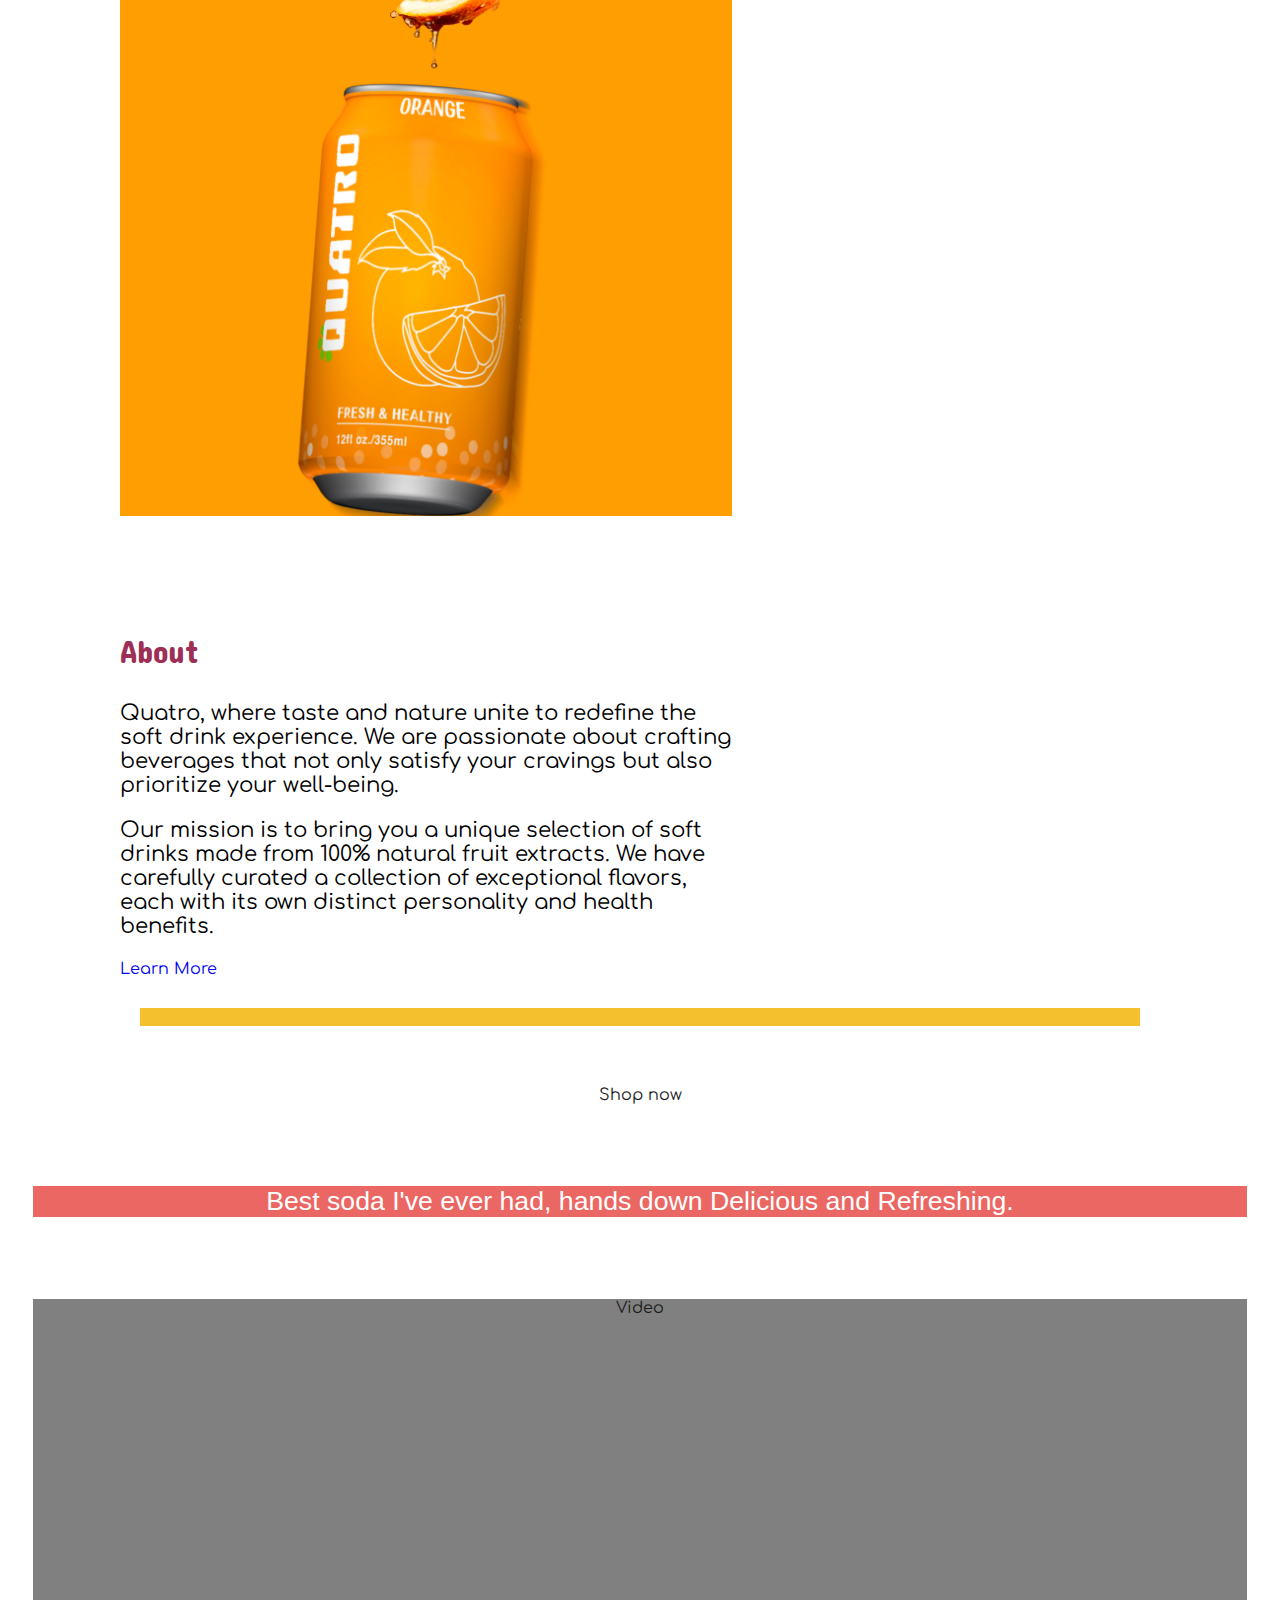
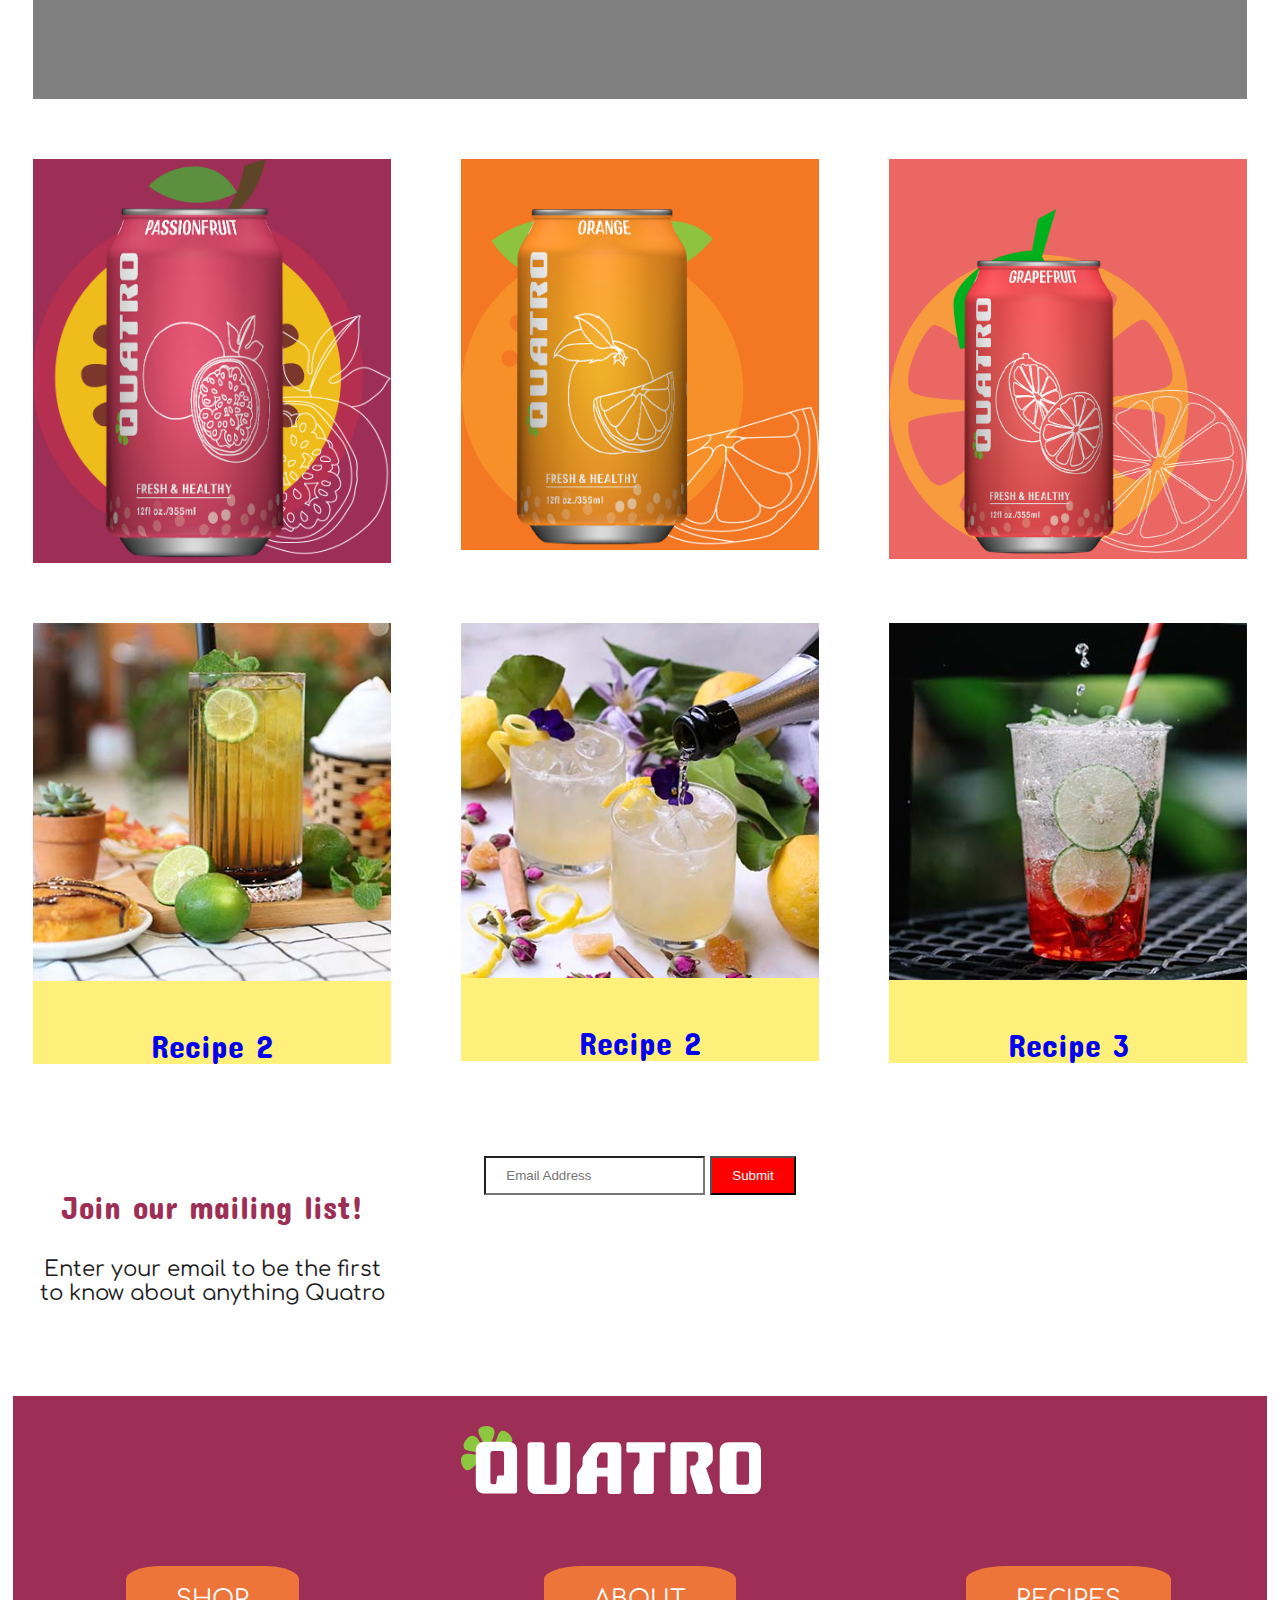
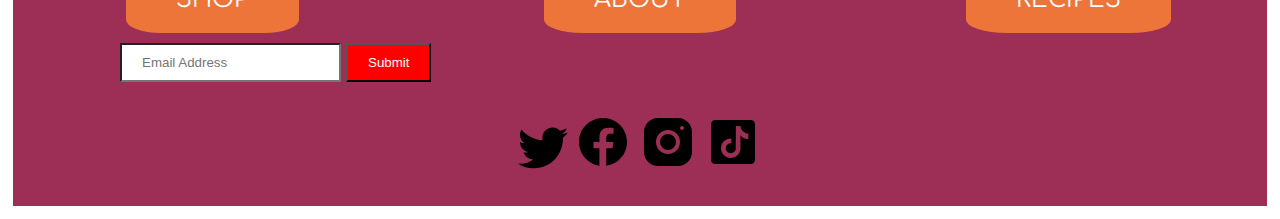
==== commit 50f424fc: "adjusted title and header" ====
--- a/index.html
+++ b/index.html
@@ -3,7 +3,7 @@
     <head>
         <meta charset="UTF-8">
         <meta name="Viewport" content="width=device-width">
-        <title>Quatro Scaffold Template</title>
+        <title>Quatro</title>
         <link rel="preconnect" href="https://fonts.googleapis.com">
         <link rel="preconnect" href="https://fonts.gstatic.com" crossorigin>
         <link href="https://fonts.googleapis.com/css2?family=Comfortaa:wght@300;400;500;600&family=Concert+One&display=swap" rel="stylesheet">
@@ -67,12 +67,14 @@
             </div>
           </header>
 <section>
-    <!---hero starts ends-->
+    <!---hero starts -->
     <h2 class="hidden">Shop Now</h2>
     <div class="grid-con">
         <div class="col-span-4 m-col-span-12 l-col-span-12 xl-col-span-12 box hero">
             <div class="hero-content">
-                <h3>Welcome to Our Store</h3>
+                <h3>BEST SUMMER WITH QUATRO, WHAT 
+                    ARE YOU WAITING FOR  A SIP  
+                    FULL OF POSSIBILITIES….</h3>
                 <p>Discover amazing products and shop now!</p>
                 <a href="shop.html" class="button">Shop Now</a>
             </div>
--- a/css/main.css
+++ b/css/main.css
@@ -147,8 +147,8 @@
   }
   .hamburgerImg img{
     background-color:#9D2F56;
-    width: 60px;
-    height: 60px;
+    width: 50px;
+    height: 50px;
     border-color:#9D2F56;
     padding-top:40%;
   } 
@@ -485,14 +485,31 @@
 }
 
 /*Shop*/
-.shop-hero{
-background-image:url("path/to/.shop-hero.jpg");
+.hero-shop-mobile{
+  background-image:url("/img/hero-shop-mobile.jpg");
+  background-size:cover;
+  background-position: center;
+ height: 400px;}
+
+.hero-shop{
+background-image:url("/img/hero-shop-desktop.png");
 background-size: cover;
 background-position: center;  
 height: 800px;
 background-color: #FFBE7C;
 }
 /*recipe page*/
+
+.recipe-hero-mobile{ background-image: url("/img/hero-recipes-mobile\ 1.jpg");
+  background-size:cover;
+  background-position: center;
+  height:400px;}
+
+.recipe-hero{  background-image: url("/img/hero-recipes-desktop.jpg");
+  background-size:cover;
+  background-position: center;
+ height: 800px;}
+
 .recipe-ingredients{
   text-align: left;
 }
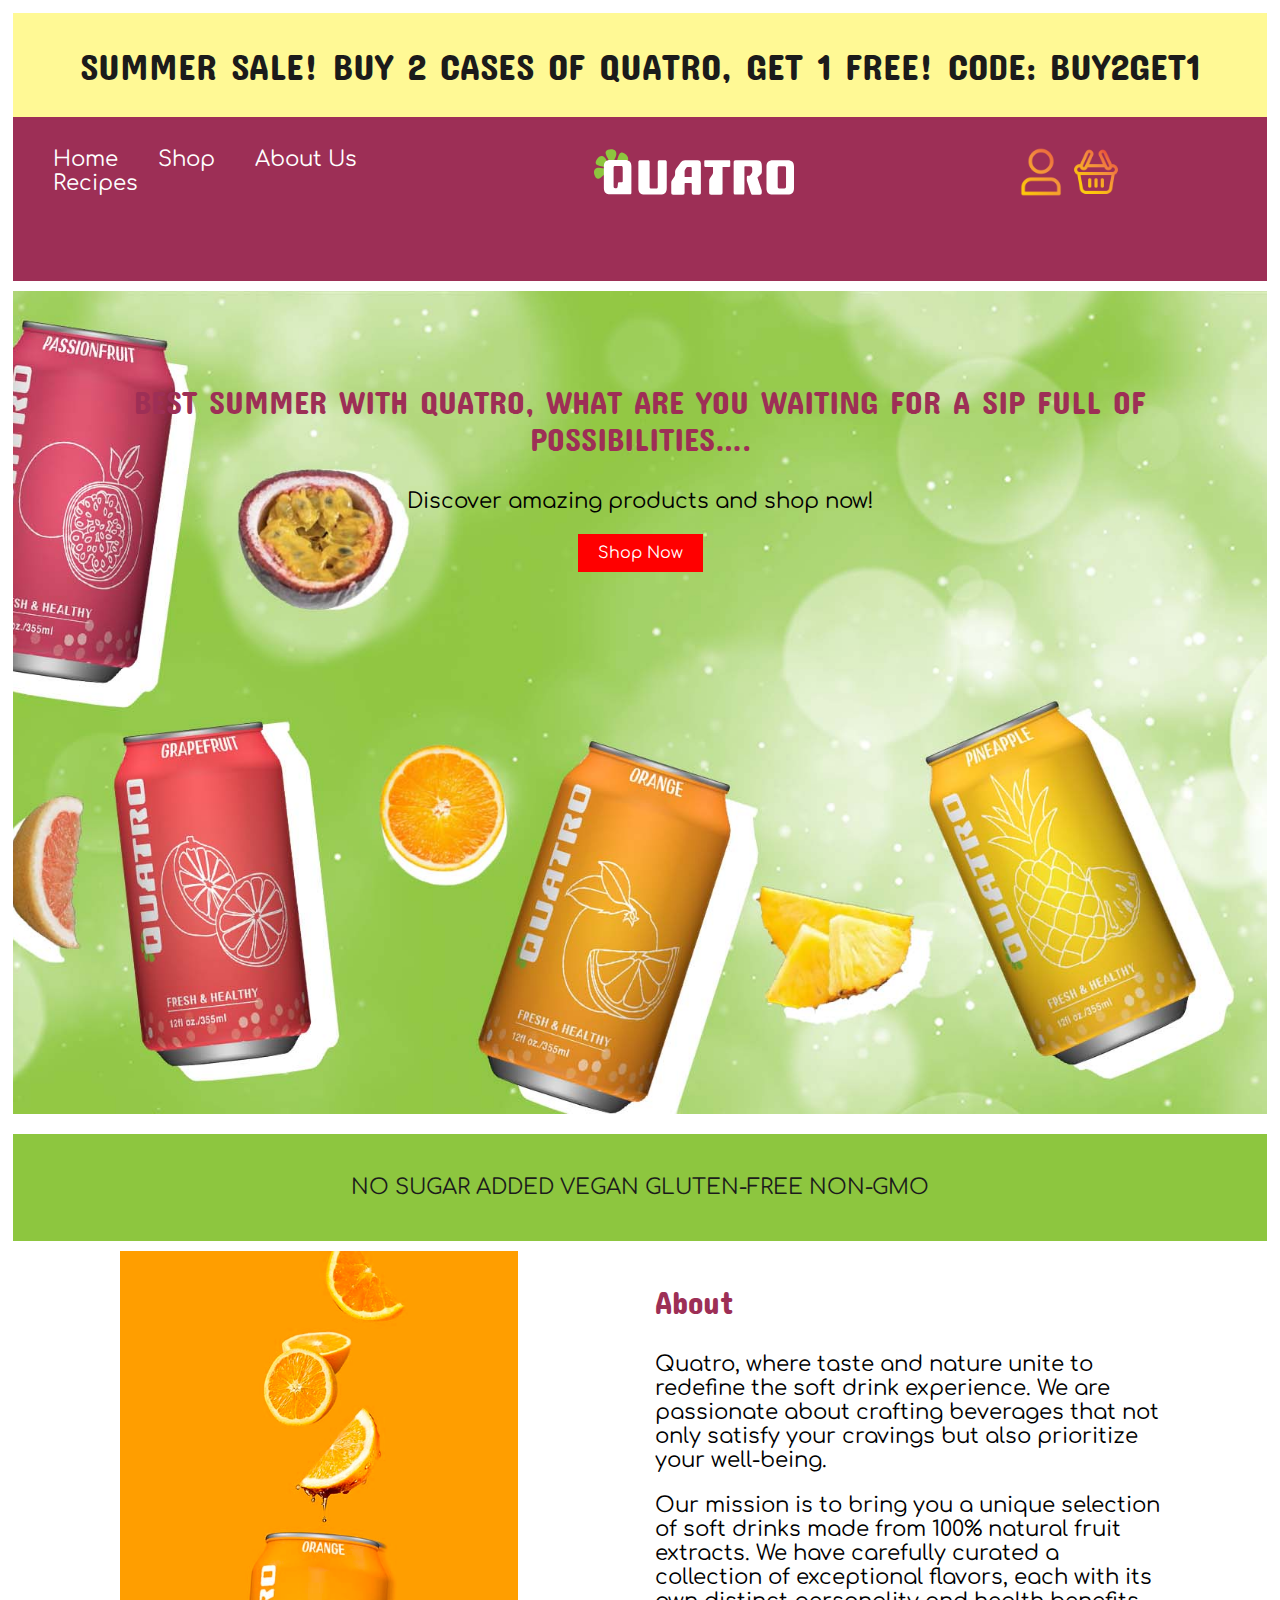
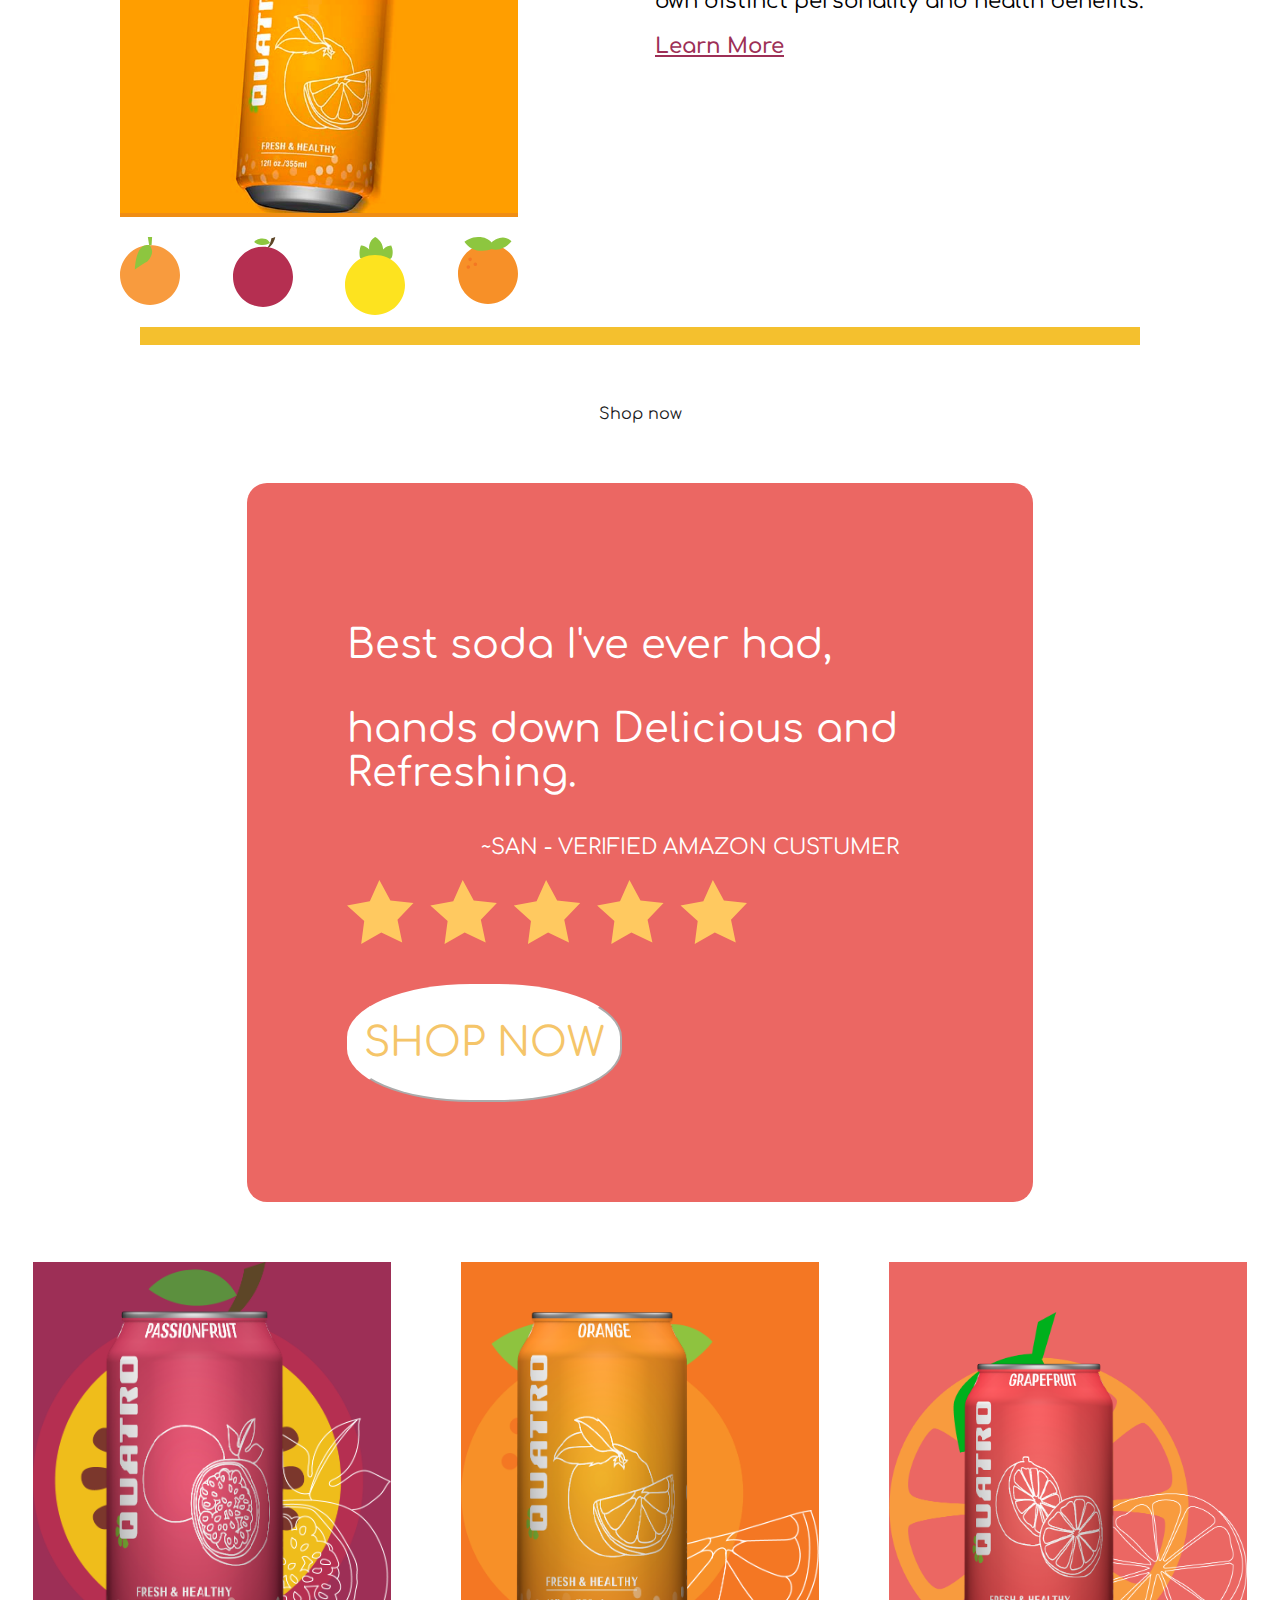
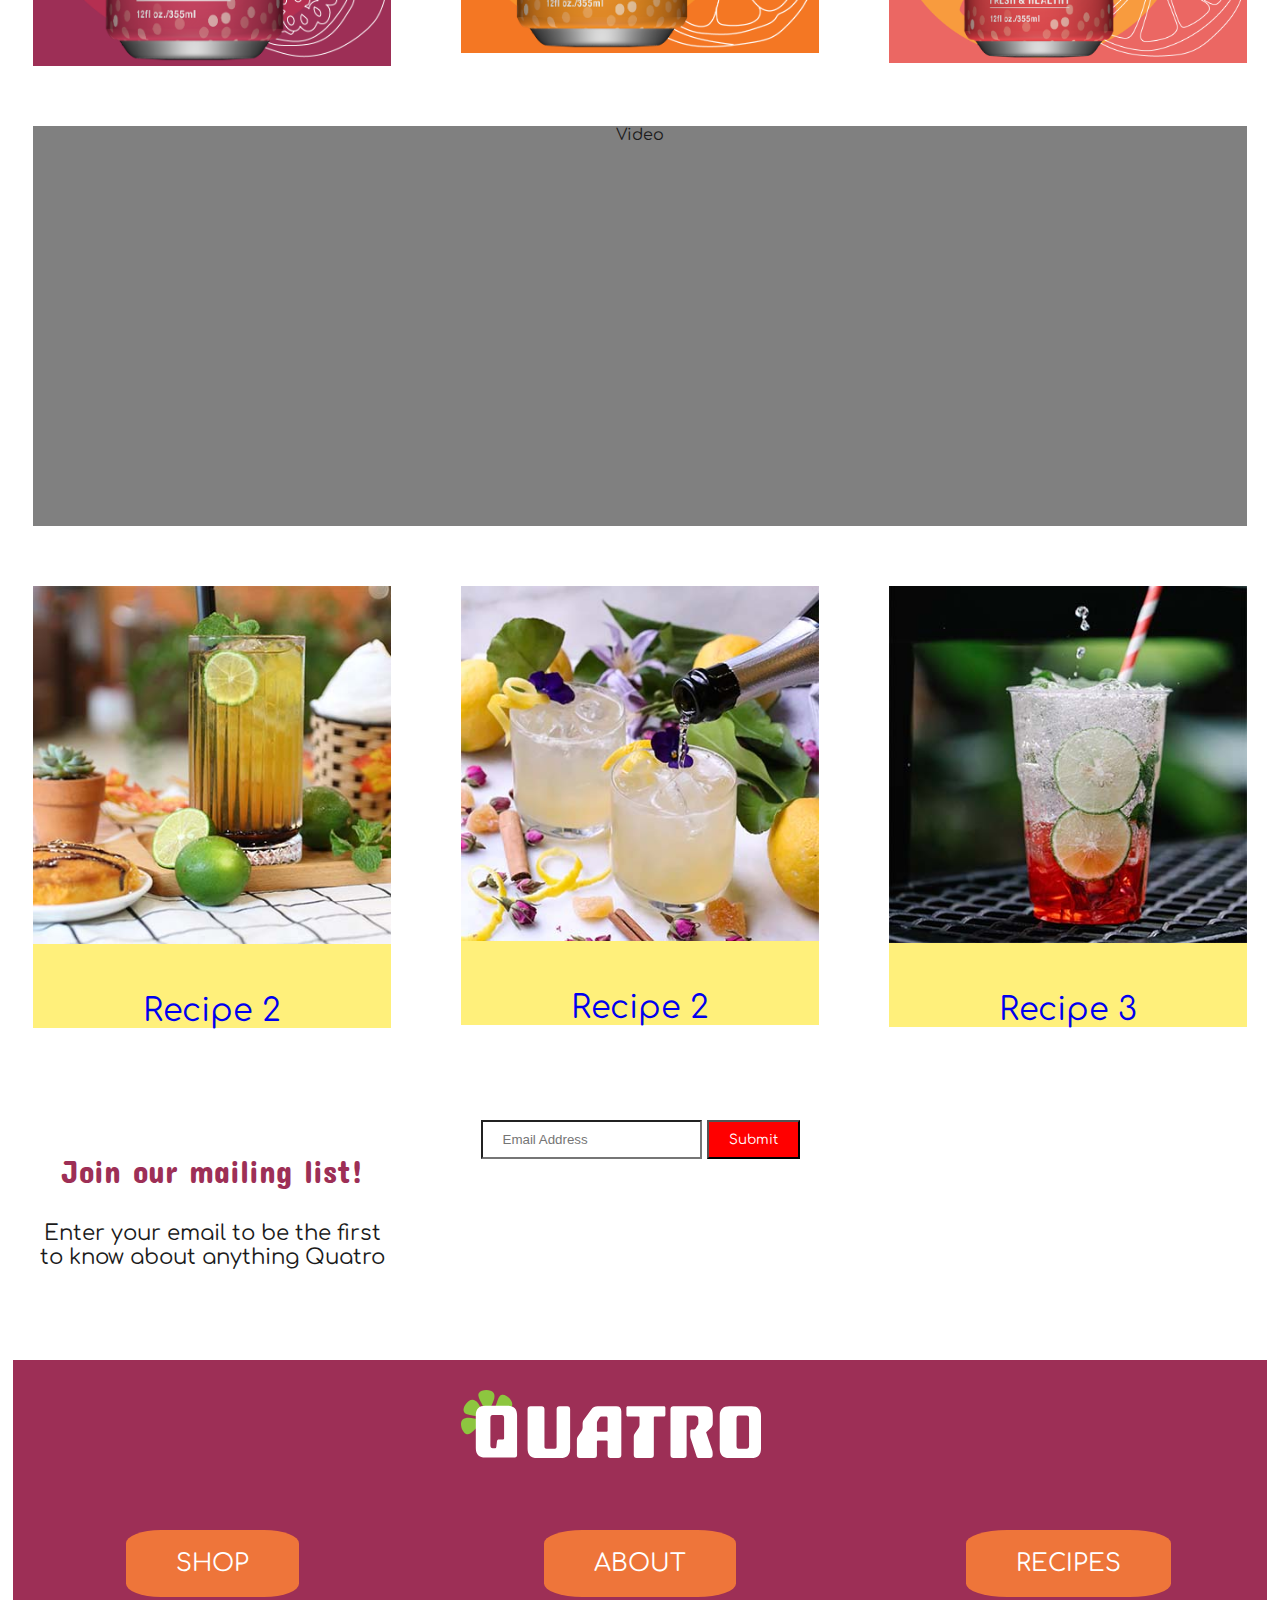
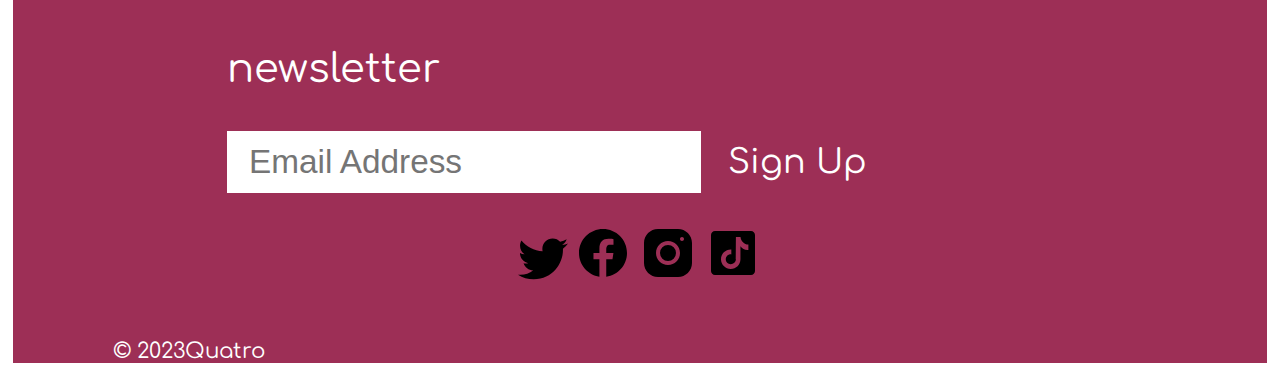
==== commit ac6b60d7: "footer sign up, buttons" ====
--- a/index.html
+++ b/index.html
@@ -81,22 +81,23 @@
         </div>
 
         <!---hero image ends-->
-        <div class="mobile col-span-2 box">text box/Shop now </div>
+        
         <div class="col-span-4 m-col-span-12 l-col-span-12 xl-col-span-12 box branding-promises">
-            <p>Check out our branding promises for this promotion.</p>
-        </div>
-    </div>
+            <div id= "banner">
+            <p> NO SUGAR ADDED     VEGAN      GLUTEN-FREE      NON-GMO</p>
+        </div>
+        </div>
 </section>
 
 <section>
     <h2 class="hidden">About</h2>
     <div class="grid-con">
-        <div class="col-span-4 m-col-span-6 m-col-start-2 l-col-span-6 l-col-start-2 xl-col-span-6 xl-col-start-2">
+        <div class="col-span-4 m-col-span-5 m-col-start-2 l-col-span-4 l-col-start-2 xl-col-span-4 xl-col-start-2">
             <div class="about-content-desktop">
                 <div class="about-image">
                     <img src="img/aboutus1.jpg" alt="product image">
                 </div>
-                <div class="col-span-4 m-col-span-12 l-col-span-12 xl-col-span-12">
+                </div>
                 <div class="about-icons">
                     <div class="about-icon">
                     <img src="/img/grape.svg" alt="grapefruit icon"></div>
@@ -107,34 +108,15 @@
                     <div class="about-icon">
                         <img src="/img/orange.svg" alt="orange"></div>
                 </div>
-                </div>
+            </div>
+                <div class="col-span-4 m-col-start-7 m-col-span-5 l-col-start-7 l-col-span-5 xl-col-start-7 xl-col-span-6" >
                 <h3>About</h3>
                 <p>Quatro, where taste and nature unite to redefine the soft drink experience. We are passionate about crafting beverages that not only satisfy your cravings but also prioritize your well-being.</p>
 
                   <p>Our mission is to bring you a unique selection of soft drinks made from 100% natural fruit extracts. We have carefully curated a collection of exceptional flavors, each with its own distinct personality and health benefits.</p>
                 <a href="#" class="learn-more">Learn More</a>
             </div>
-            <div class="mobile about-content-mobile">
-                <div class="about-image-mobile"></div>
-                <div class="about-icons-mobile">
-                    <div class="about-icon-mobile">
-                    </div>
-                    <div class="about-icon-mobile">
-                
-                    </div>
-                    <div class="about-icon-mobile">
-                   
-                    <div class="about-icon-mobile">
-                 
-                    </div>
-                </div>
-                <h3>About</h3>
-                <p>Quatro, where taste and nature unite to redefine the soft drink experience. We are passionate about crafting beverages that not only satisfy your cravings but also prioritize your well-being.</p>
-
-                <p>Our mission is to bring you a unique selection of soft drinks made from 100% natural fruit extracts. We have carefully curated a collection of exceptional flavors, each with its own distinct personality and health benefits.</p>.</p>
-                <a href="#" class="learn-more">Learn More</a>
-            </div>
-        </div>
+            </div>
     </div>
 </section>
 <section>
@@ -159,16 +141,42 @@
 </div>
 </div>
 <div class="grid-con">
- <div class="col-span-4 m-col-span-12 l-col-span-12 xl-col-span-12 box">
-<h2 class="review">Best soda I've ever had, hands down Delicious and Refreshing. </h2>
+ <div class="col-span-4 m-col-span-8 m-col-start-3 l-col-span-8 l-col-start-3 xl-col-span-8 xl-col-start-3  box">
+<div class="review"> 
+    <p>Best soda I've ever had, </p>
+
+ <p>hands down Delicious and Refreshing.</p>
+ <div id= reviewer><p>~SAN - VERIFIED AMAZON CUSTUMER</p></div>
+ <img src="/img/five-stars.svg" alt="five stars">
+ <button>SHOP NOW</button>
+</div>
  
  </div> 
 </div>
-<div class="tablet m-col-span-6 box">   
-    <h3>In 4 delicious Flavours</h3>
-    <p>You'll never have enough</p>
-</div> 
-<div class="tablet m-col-span-6 box">Shop now</div> 
+<section>
+    <h3 class="hidden">Can selection</h3>
+    <div class="grid-con">
+        <div class="col-span-4 m-col-start-1 m-col-span-4 l-col-start-1 l-col-span-4 xl-col-start-1 xl-col-span-4 box">
+            <div class="can-1">
+                <img src="/img/passionfruit_home_final.png" alt="passionfruit flavour can">
+            </div>
+        </div>
+        <div class="col-span-2 m-col-start-5 m-col-span-4 l-col-start-5 l-col-span-4 xl-col-start-5 xl-col-span-4 box">
+            <div class="can-2">
+                <img src="/img/orange_home_final.png" alt="orange flavour can">
+            </div>  
+        </div>
+        <div class="col-span-1 m-col-start-9 m-col-span-4 l-col-start-9 l-col-span-4 xl-col-start-9 xl-col-span-4 box ">
+            <div class="can-3">
+                <img src="/img/grapefruit_home_final..png" alt="grapefruit_home_final can">
+            </div>  
+        </div>
+    </div> 
+    </section>
+    <section>
+    <div class="mobile m-col-span-4 box">
+        <div class="video">Video</div>
+    </div>
 <div class="tablet m-col-span-12 box">
     <div class="video">Video</div>
 </div>
@@ -178,26 +186,6 @@
 <div class="xldesktop xl-col-span-12 box">
     <div class="video">Video</div>
 </div>
-</section>
-<section>
-<h3 class="hidden">Can selection</h3>
-<div class="grid-con">
-    <div class="col-span-4 m-col-start-1 m-col-span-4 l-col-start-1 l-col-span-4 xl-col-start-1 xl-col-span-4 box">
-        <div class="can-1">
-            <img src="/img/passionfruit_home_final.png" alt="passionfruit flavour can">
-        </div>
-    </div>
-    <div class="col-span-2 m-col-start-5 m-col-span-4 l-col-start-5 l-col-span-4 xl-col-start-5 xl-col-span-4 box">
-        <div class="can-2">
-            <img src="/img/orange_home_final.png" alt="orange flavour can">
-        </div>  
-    </div>
-    <div class="col-span-1 m-col-start-9 m-col-span-4 l-col-start-9 l-col-span-4 xl-col-start-9 xl-col-span-4 box ">
-        <div class="can-3">
-            <img src="/img/grapefruit_home_final..png" alt="grapefruit_home_final can">
-        </div>  
-    </div>
-</div> 
 </section>
 <section>
 <div class="grid-con">
@@ -257,19 +245,20 @@
 <script src="js/main.js"></script>
 <footer class="spacer">
     <div class="grid-con">
-        <div class="col-start-2 col-span-2 m-col-start-5 m-col-span-4 l-col-start-5 l-col-span-4 xl-col-start-5 xl-col-span-4 box">
+        <div class="col-start-2 col-span-2 m-col-start-5 m-col-span-7 l-col-start-5 l-col-span-4 xl-col-start-5 xl-col-span-4 box">
             <div class="logo">
           <img src="/img/logo-original.svg">
         </div>
         </div>
-        <div class="col-start-2 col-span-1 m-col-start-8 m-col-span-4 l-col-start-1 l-col-span-4 xl-col-start-1 xl-col-span-4 footernav box"><a href="shop.html">SHOP</a></div>
-        <div class="col-start-2 col-span-1 m-col-start-8 m-col-span-4 l-col-start-5 l-col-span-4 xl-col-start-5 xl-col-span-4 footernav  box"><a href="about.html">ABOUT</a></div>
-        <div class="col-start-2 col-span-1 m-col-start-8 m-col-span-4 l-col-start-9 l-col-span-4 xl-col-start-9 xl-col-span-4 footernav box"><a href="recipes.html">RECIPES</a></div>
-        <div class="col-start-2 col-span-3 m-col-span-7 l-col-start-2 l-col-span-10 xl-col-start-2 xl-col-span-10">
+        <div class="col-start-2 col-span-1 m-col-start-9 m-col-span-4 l-col-start-1 l-col-span-4 xl-col-start-1 xl-col-span-4 footernav box"><a href="shop.html">SHOP</a></div>
+        <div class="col-start-2 col-span-1 m-col-start-9 m-col-span-4 l-col-start-5 l-col-span-4 xl-col-start-5 xl-col-span-4 footernav  box"><a href="about.html">ABOUT</a></div>
+        <div class="col-start-2 col-span-1 m-col-start-9 m-col-span-4 l-col-start-9 l-col-span-4 xl-col-start-9 xl-col-span-4 footernav box"><a href="recipes.html">RECIPES</a></div>
+        <div class="col-span-4 m-col-span-9 m-col-start-2 l-col-span-10 l-col-start-3 xl-col-span-10 xl-col-start-3">
+            <p>newsletter</p>
         <form class="form-inline" action="/action_page.php">
             <label for="email"></label>
             <input type="email" id="email" placeholder="Email Address" name="email">
-            <button type="submit">Submit</button>
+            <button type="submit">Sign Up </button>
         </form>
     </div>
         <div class="col-span-4 box m-col-span-12 l-col-span-12 xl-col-span-12 box">
@@ -281,6 +270,9 @@
         </div>
         </div>
      </div>
+     <div class="col-span-2 m-col-span-4 l-col-span-4 xl-col-span-4">
+    <p id="copyright"> &copy 2023Quatro </p> 
+    </div>
     </footer>
     </body>
         </html>--- a/css/main.css
+++ b/css/main.css
@@ -6,11 +6,12 @@
 header .grid-con {
   background-color: #9D2F56;
 }
-body {
+body, button, a {
    font-family: 'Comfortaa', sans-serif;
    font-weight: 400;
    
  }
+
  img, embed, object, video, picture{
     max-width:100%;
 
@@ -45,8 +46,9 @@
  p{
   font-size: 16pt;
  }
- a{
+ a {
     text-decoration: none;
+   font-family: 'Comfortaa', sans-serif;
     transition:all .5s ease-in-out;
 
  }
@@ -75,9 +77,34 @@
   color:white;
   border-radius: 20%;
   font-size: 18pt;
-}
-
-
+  font-family: 'Comfortaa', sans-serif;
+}
+footer p{
+  font-size:30pt;
+}
+
+footer form .form-inline{
+  align-items: center;
+  padding-top: 50px;
+}
+
+footer .form-inline input{
+font-size: 25pt;
+background-color: #9D2F56;
+border-color: transparent;
+padding-right:100px;
+}
+footer .form-inline button{
+  font-size: 25pt;
+  background: transparent;
+  border-color: transparent;
+  cursor: pointer;
+ 
+}
+#copyright{
+  margin-left: 100px;
+  font-size: 16pt;
+}
 /*--- promotion ---*/
  #promotion {
   background-color: #FFF995;
@@ -307,41 +334,46 @@
 
 /*---hero section end--- */
 
+#banner{
+  justify-content:space-evenly;
+}
+
 .about {
   padding: 20px;
 }
 
 .about-content-desktop {
   display:block;
+  background-color: #ef8d14;
 }
 
 .about-image {
   display: inline-block;
  height: 200px;
+ border-color: #F47723;
+ border-width: 20px;
+ border-radius: 15%;
 
 
 }
 
 .about-icons {
   display: flex;
-  justify-content: space-between;
+  justify-content:space-between;
   margin-top: 20px;
-  margin-left: 500px;
-  margin-right:500px;
+  color: #9D2F56;
+  
 }
 
 .about-icon {
   width: 60px;
   height: 60px; }
 
-.about-content-mobile {
-  display: block;
-}
-
-.about-image-mobile {
-  background-image: url("path/to/about-image-mobile.jpg");
-  background-size: cover;
-  background-position: center;
+.learn-more{
+  text-decoration: underline;
+  font-size: 16pt;
+  color: #9D2F56;
+  font-weight: 600;
 }
 
 /*product images*/
@@ -366,8 +398,39 @@
 .review{
   background-color: #EB6763;
   color: #fff;
-  font-family: Arial, Helvetica, sans-serif;
-  font-size: 20pt;
+  font-size: 26pt;
+  border-radius: 20px;
+  padding-top:100px;
+  padding-bottom: 100px;
+  padding-left: 100px;
+
+}
+.review p{
+font-size: 30pt;
+text-align: left;
+}
+.review img{
+  width:400px;
+  display: block;
+  padding-bottom: 40px;
+}
+.review button{
+  background-color: white;
+  color:#F5C569;
+  border-color: white;
+  font-size: 30pt;
+  display: block;
+  padding-top:35px;
+  padding-bottom:35px;
+  border-radius: 45%;
+  padding-left:15px;
+  padding-right:15px;
+}
+#reviewer p{
+  color: white;
+  font-size: 16pt;
+  text-align: center;
+  
 }
 
 /*cans*/
@@ -498,6 +561,52 @@
 height: 800px;
 background-color: #FFBE7C;
 }
+.products h3 {
+  color:#8DC63F;
+
+}
+.products p {
+  color:#9D2F56;
+  font-family: 'Comfortaa', sans-serif;
+
+}
+
+.cart-cont {
+  display: flex;
+  align-items: center;
+  margin-left: 160px;
+  
+}
+
+.minus-btn, .plus-btn {
+  width: 40px;
+  height: 40px;
+  font-size: 18px;
+  cursor: pointer;
+  background-color: #8DC63F;
+  border-color: #8DC63F;
+  padding-bottom: 10px;
+  border-radius: 15%;
+  
+  
+
+}
+
+.item-count {
+  margin: 0 10px;
+}
+
+.add-to-cart-btn {
+  height: 40px;
+  padding: 8px 16px;
+  font-size: 16px;
+  cursor: pointer;
+  background-color: #8DC63F;
+  margin-left: 15px;
+  border-color: #8DC63F;
+  border-radius: 15%;
+  
+}
 /*recipe page*/
 
 .recipe-hero-mobile{ background-image: url("/img/hero-recipes-mobile\ 1.jpg");
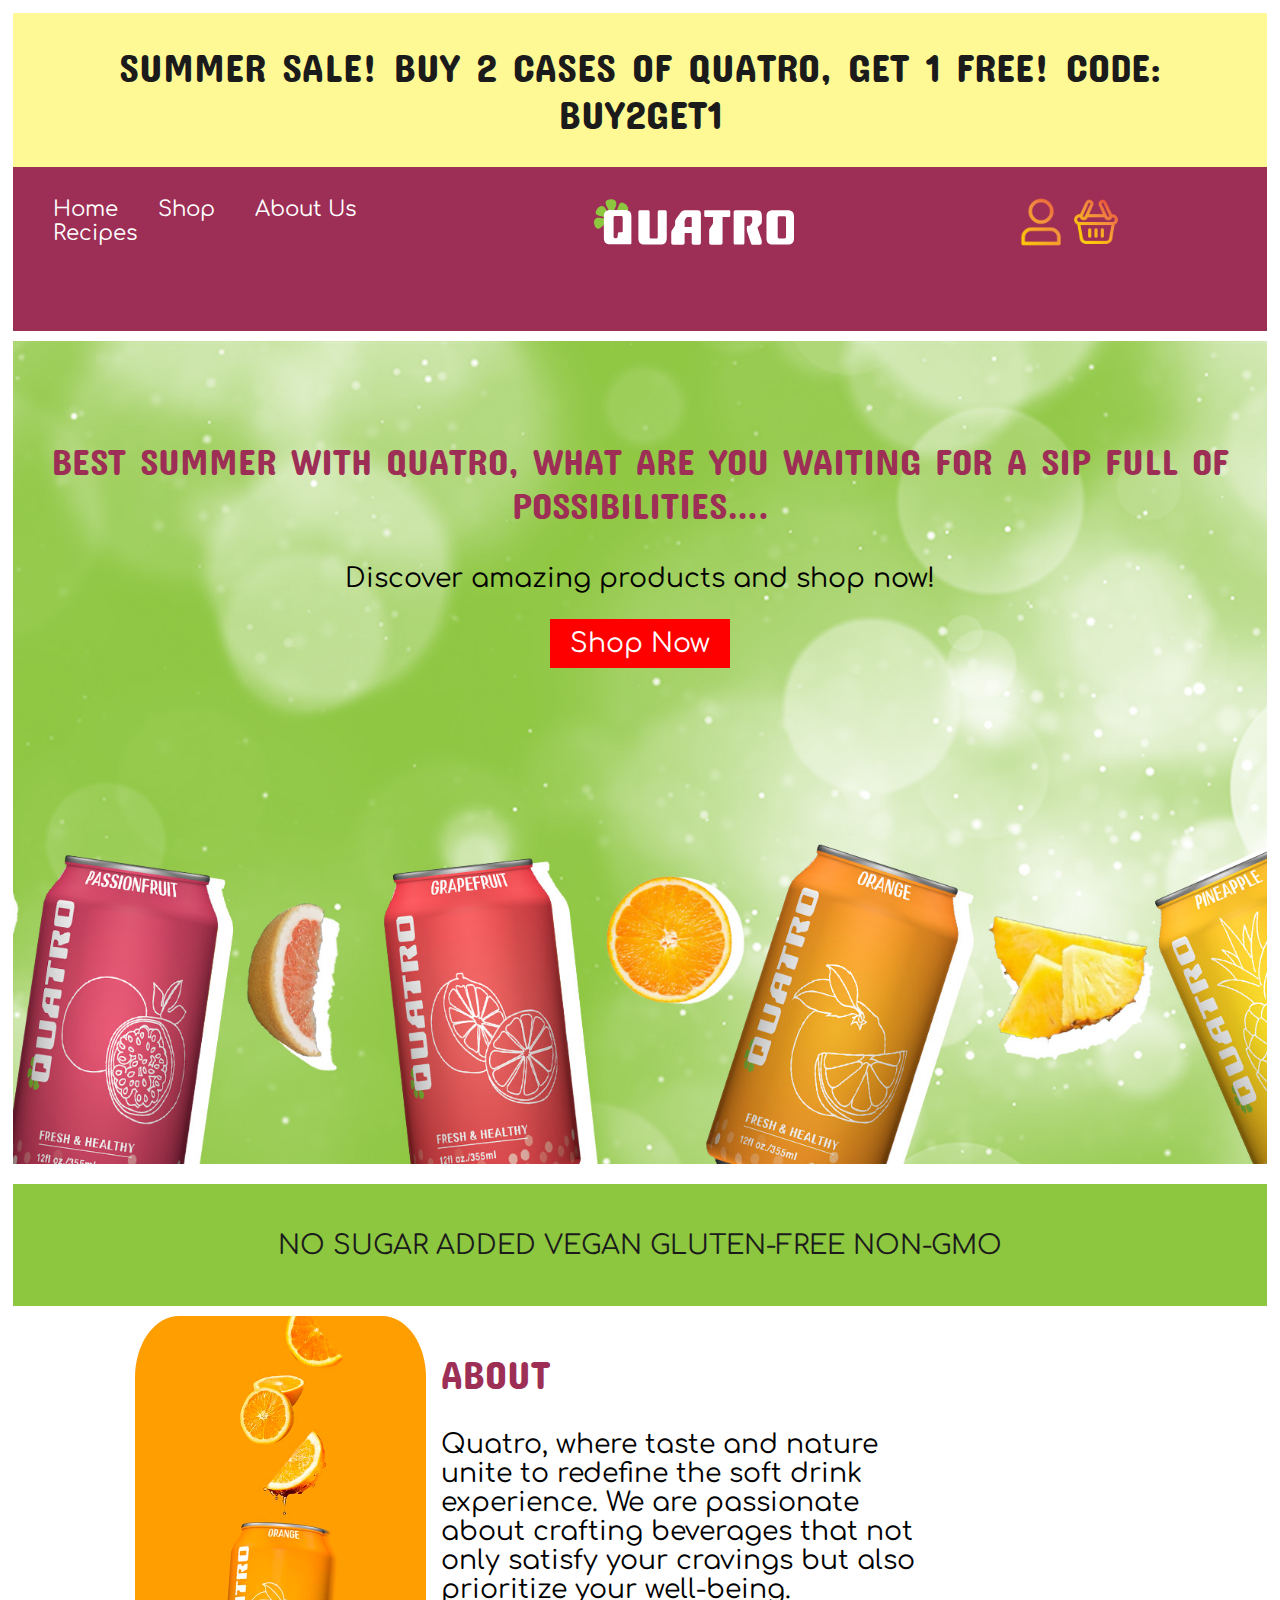
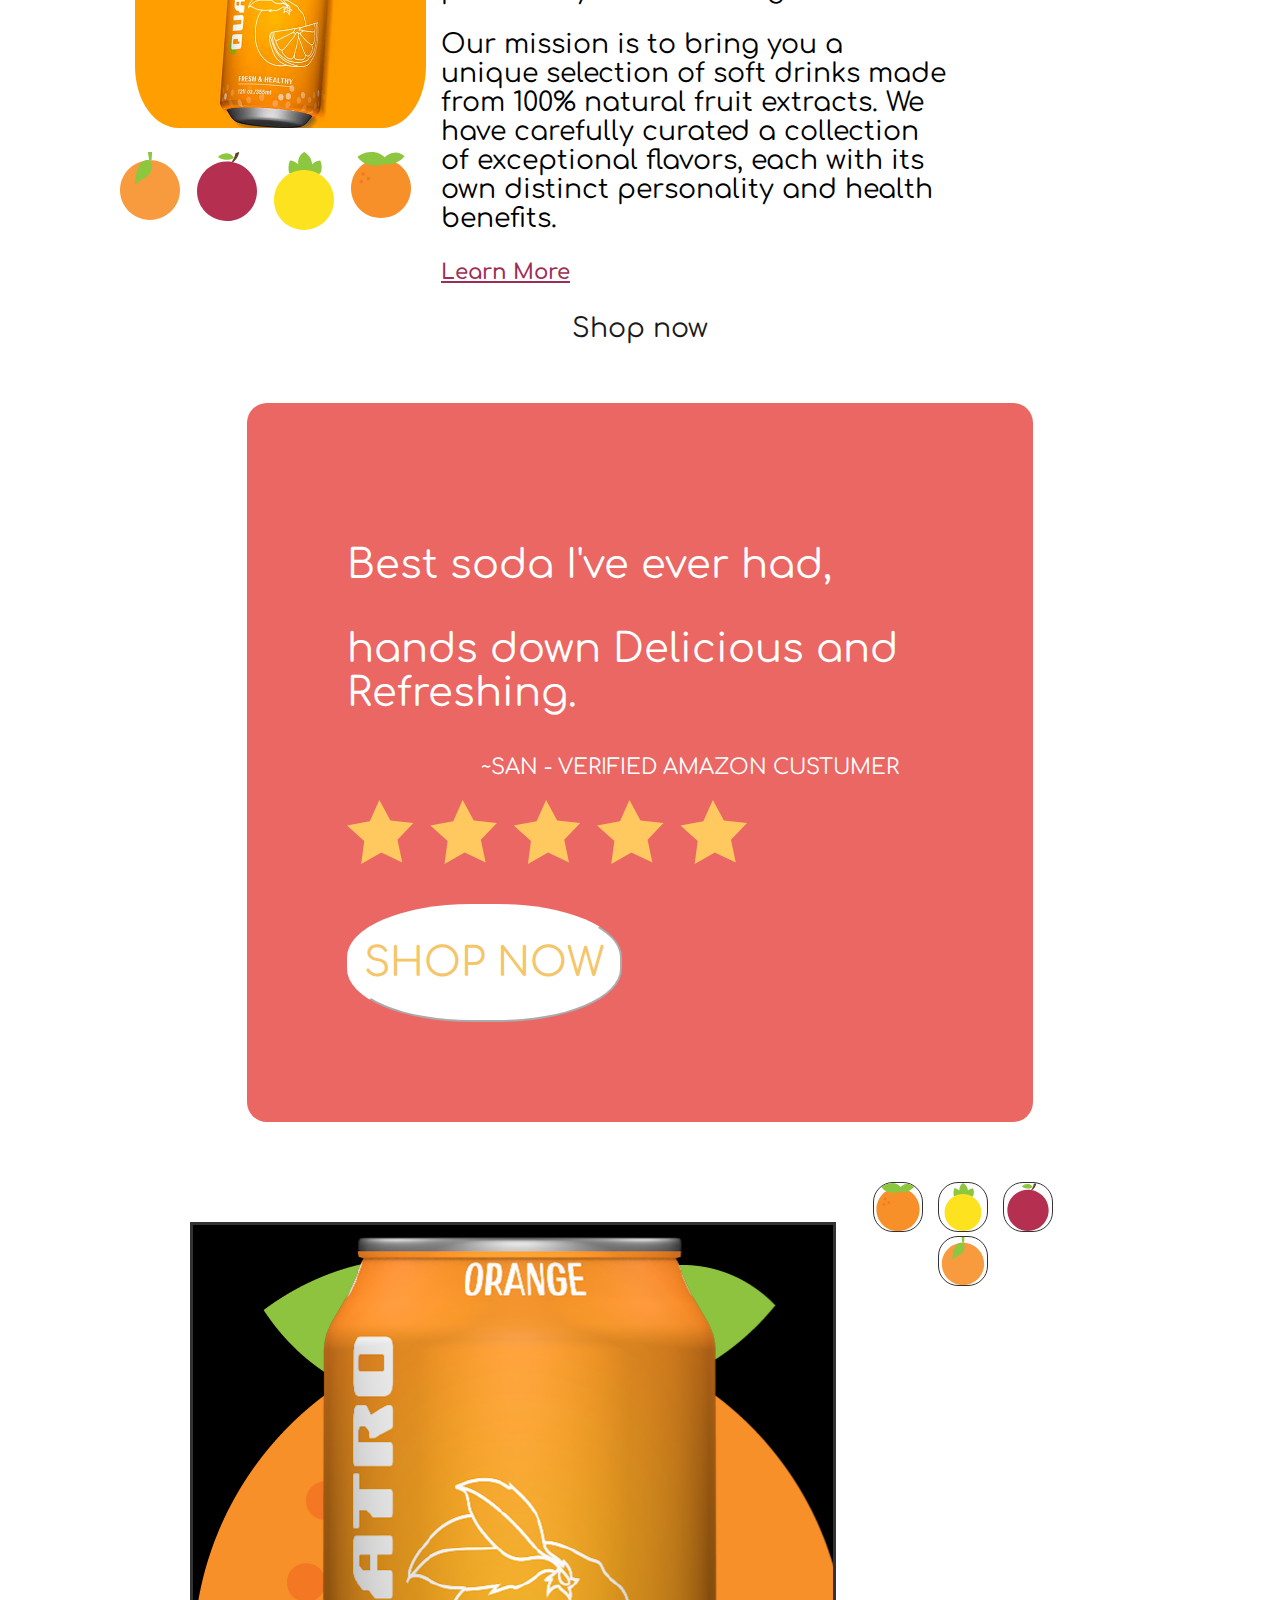
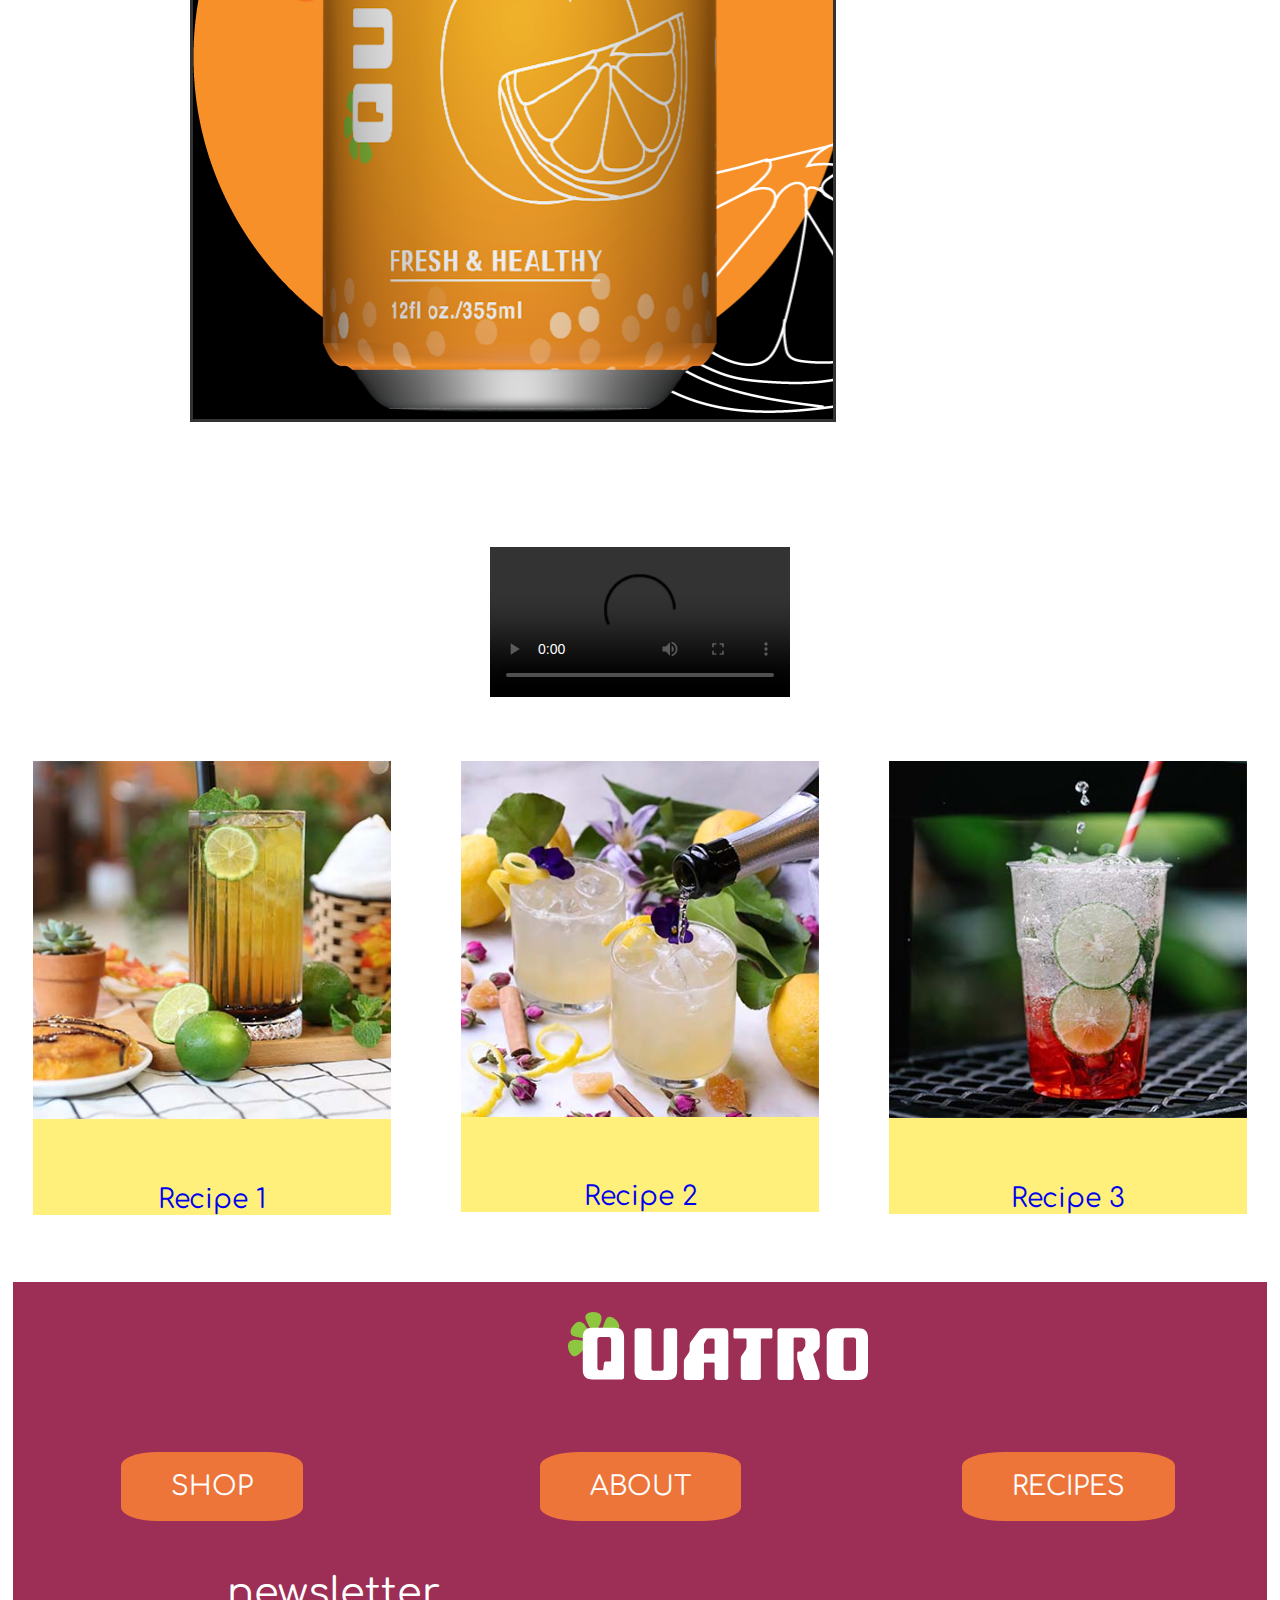
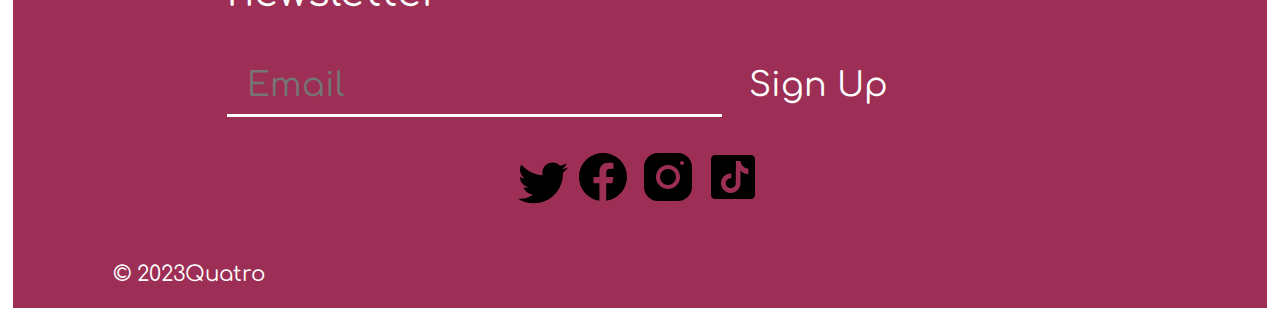
==== commit 2bde9180: "about page icons separate device classes for recipes for alignment" ====
--- a/index.html
+++ b/index.html
@@ -31,15 +31,16 @@
                         <button class="hamburgerImg"> 
                             <img src="/img/hamburger-menu.svg" alt="Hamburger Menu"></button>
                         </div>
-                        
-                        <div class="show-menu mobile col-span-4 box">
+                        <div class="tablet m-col-span-3 box">
+                <nav class="nava">
                 <ul class="menu-items">
                     <li><a href="index.html">Home</a></li>
                     <li><a href="shop.html">Shop</a></li>
                     <li><a href="about.html">About Us</a></li>
                     <li><a href="recipes.html">Recipes</a></li>
-                    </div>
                 </ul>
+            </nav>
+                </div>
             </div> 
             <nav class= "desktop l-col-span-5 box" >
                 <ul>
@@ -87,16 +88,17 @@
             <p> NO SUGAR ADDED     VEGAN      GLUTEN-FREE      NON-GMO</p>
         </div>
         </div>
+        </div>
 </section>
 
 <section>
     <h2 class="hidden">About</h2>
     <div class="grid-con">
-        <div class="col-span-4 m-col-span-5 m-col-start-2 l-col-span-4 l-col-start-2 xl-col-span-4 xl-col-start-2">
+        <div class="col-span-4 m-col-span-5 m-col-start-2 l-col-span-3 l-col-start-2 xl-col-span-3 xl-col-start-2">
             <div class="about-content-desktop">
                 <div class="about-image">
                     <img src="img/aboutus1.jpg" alt="product image">
-                </div>
+                </div> 
                 </div>
                 <div class="about-icons">
                     <div class="about-icon">
@@ -109,8 +111,8 @@
                         <img src="/img/orange.svg" alt="orange"></div>
                 </div>
             </div>
-                <div class="col-span-4 m-col-start-7 m-col-span-5 l-col-start-7 l-col-span-5 xl-col-start-7 xl-col-span-6" >
-                <h3>About</h3>
+                <div class="col-span-4 m-col-start-7 m-col-span-7 l-col-start-5 l-col-span-5 xl-col-start-5 xl-col-span-6" >
+                <h2>ABOUT</h2>
                 <p>Quatro, where taste and nature unite to redefine the soft drink experience. We are passionate about crafting beverages that not only satisfy your cravings but also prioritize your well-being.</p>
 
                   <p>Our mission is to bring you a unique selection of soft drinks made from 100% natural fruit extracts. We have carefully curated a collection of exceptional flavors, each with its own distinct personality and health benefits.</p>
@@ -122,28 +124,17 @@
 <section>
 <div class="grid-con">
 <h3 class="mobile col-span-2 box">
-    <img src="/img/pinnaple_home_final.png">
+    <img src="/img/pinnaple_home_final.png" alt="pineapple flavour can">
 </h3> 
-    <div class="col-span-4 m-col-start-2 m-col-end-12 l-col-start-2 l-col-span-10 xl-col-start-2 xl-col-span-10 box">
-        <div class="productimage-1">
-            <img src="">
-        </div>
-    </div> 
+<p class="col-span-2 m-col-span-12 l-col-span-12 xl-col-span-12 box">Shop now</p>  
 </div>
 </section>
 <section>
 <h3 class="hidden"> About/Learn more</h3>
-<div class="grid-con">
-<div class="desktop l-col-span-12 box">Shop now</div>
-<div class="xldesktop xl-col-span-12 box">Shop now</div>
-<div class="mobile col-span-4 box">
-    <div class="video">Video</div> 
-</div>
-</div>
 <div class="grid-con">
  <div class="col-span-4 m-col-span-8 m-col-start-3 l-col-span-8 l-col-start-3 xl-col-span-8 xl-col-start-3  box">
 <div class="review"> 
-    <p>Best soda I've ever had, </p>
+    <p>Best soda I've ever had,</p>
 
  <p>hands down Delicious and Refreshing.</p>
  <div id= reviewer><p>~SAN - VERIFIED AMAZON CUSTUMER</p></div>
@@ -156,7 +147,21 @@
 <section>
     <h3 class="hidden">Can selection</h3>
     <div class="grid-con">
-        <div class="col-span-4 m-col-start-1 m-col-span-4 l-col-start-1 l-col-span-4 xl-col-start-1 xl-col-span-4 box">
+        <div class="col-span-4 m-col-span-12 l-col-span-12 xl-col-span-12 box">
+            <div id="game-boards">
+            <div class="puzzle-board">
+            
+            </div>
+            <div id="buttonHolder">
+                <img id="0" src="img/orange.svg" alt="orange">
+                <img id="1" src="/img/pinapple1.svg"alt="pineapple">
+                <img id="2" src="/img/Passionfruit.svg" alt="passionfruit">
+                <img id="3" src="/img/grape.svg" alt="grapefruit">
+            </div>
+            </div>
+        </div>
+    </div>
+       <!-- <div class="col-span-4 m-col-start-1 m-col-span-4 l-col-start-1 l-col-span-4 xl-col-start-1 xl-col-span-4 box">
             <div class="can-1">
                 <img src="/img/passionfruit_home_final.png" alt="passionfruit flavour can">
             </div>
@@ -168,33 +173,31 @@
         </div>
         <div class="col-span-1 m-col-start-9 m-col-span-4 l-col-start-9 l-col-span-4 xl-col-start-9 xl-col-span-4 box ">
             <div class="can-3">
-                <img src="/img/grapefruit_home_final..png" alt="grapefruit_home_final can">
+                <img src="/img/orange_home_final.png" alt="orange flavour can">
             </div>  
         </div>
-    </div> 
+    </div> -->
+    
     </section>
-    <section>
-    <div class="mobile m-col-span-4 box">
-        <div class="video">Video</div>
-    </div>
-<div class="tablet m-col-span-12 box">
-    <div class="video">Video</div>
-</div>
-<div class="desktop l-col-span-12 box" >
-    <div class="video">Video</div>
-</div>
-<div class="xldesktop xl-col-span-12 box">
-    <div class="video">Video</div>
+    <section class="grid-con">
+        <h2 class="hidden">video</h2>
+    <div class="col-span-4 m-col-span-12 l-col-span-12 xl-col-span-12 box">
+        <div class="video">
+        <video controls="controls">
+        <source src="/assets/QUATRO_FINAL_VIDEO copy.mp4" type="video/mp4">
+    
+    </video>
+    </div>
 </div>
 </section>
 <section>
 <div class="grid-con">
     <h3 class="hidden">Recipes</h3>
-    <div class="col-start-2 col-span-2 m-col-start-1 m-col-span-4 l-col-start-1 l-col-span-4 xl-col-start-1 xl-col-span-4 box">
+    <div class="col-start-1 col-span-1 m-col-start-1 m-col-span-4 l-col-start-1 l-col-span-4 xl-col-start-1 xl-col-span-4 box">
         <div class="recipe-2">
             <img src="/img/recipe1.jpg" alt="recipe 1">
             <h3 class="title">
-                <a href="#">Recipe 2</a>
+                <a href="#">Recipe 1</a>
                 </h3>
         </div>            
     </div>  
@@ -213,41 +216,44 @@
             <a href="#">Recipe 3</a>
             </h3>
         </div> 
-        <div class="mobile col-span-4 box">
-            <div class="carousel-container">
-                <div class="carousel-slide">
-                  <img src="img/pinnaple_home_final.png" alt="Image 1">
-                  <img src="img/grapefruit_home_final..png" alt="Image 2">
-                  <img src="img/passionfruit_home_final.png" alt="Image 3">
-                </div>
-              </div>
-        </div>
-    </div>
-</div>
-</section>
-<section>
-<div class="grid-con">
+    </div>
+</div>
+</section>
+<section>
+<section class="grid-con newsletter">
     <h3 class="hidden">Newsletter</h3>
-    <div class="col-span-4 box">
+    <div class="mobile col-span-4 box">
         <h3>Join our mailing list! </h3>
         <p>Enter your email to be the first to know about anything Quatro</p>
-    </div>
-    <div class="col-span-4 box">
+    <div class="mobile col-span-4 box">
         <form class="form-inline" action="/action_page.php">
             <label for="email"></label>
             <input type="email" id="email" placeholder="Email Address" name="email">
             <button type="submit">Submit</button>
         </form>
-
-    </div>
- </div>
-</section>
-<script src="js/main.js"></script>
+        </div>
+        </div>
+        <div class="tablet m-col-span-12 box">
+            <h3>Join our mailing list! </h3>
+            <p>Enter your email to be the first to know about anything Quatro</p>
+        <div class="tablet m-col-span-8 box">
+            <form class="form-inline" action="/action_page.php">
+                <label for="email"></label>
+                <input type="email" id="email" placeholder="Email" name="email">
+                <div class="tablet m-col-start-9 m-col-span-3 box">
+                <button type="submit">Submit</button> 
+            </div>
+            </form>
+            </div>
+            </div>
+</section>
+<script src="js/main.js"> 
+</script>
 <footer class="spacer">
     <div class="grid-con">
-        <div class="col-start-2 col-span-2 m-col-start-5 m-col-span-7 l-col-start-5 l-col-span-4 xl-col-start-5 xl-col-span-4 box">
+        <div class="col-start-2 col-span-2 m-col-start-5 m-col-span-7 l-col-start-6 l-col-span-6 xl-col-start-6 xl-col-span-6 box">
             <div class="logo">
-          <img src="/img/logo-original.svg">
+          <img src="/img/logo-original.svg" alt="quatro logo">
         </div>
         </div>
         <div class="col-start-2 col-span-1 m-col-start-9 m-col-span-4 l-col-start-1 l-col-span-4 xl-col-start-1 xl-col-span-4 footernav box"><a href="shop.html">SHOP</a></div>
@@ -257,21 +263,21 @@
             <p>newsletter</p>
         <form class="form-inline" action="/action_page.php">
             <label for="email"></label>
-            <input type="email" id="email" placeholder="Email Address" name="email">
+            <input type="email" id="email" placeholder="Email" name="email">
             <button type="submit">Sign Up </button>
         </form>
     </div>
         <div class="col-span-4 box m-col-span-12 l-col-span-12 xl-col-span-12 box">
-            <div class="social-media-icons"></div>
+            <div class="social-media-icons">
             <img src="/img/icons8-twitter-50.svg" alt="twitter">
             <img src="/img/icons8-facebook-60.svg" alt="facebook">
             <img src="/img/icons8-instagram-60.svg" alt="instagram">
             <img src="/img/icons8-tiktok-60.svg" alt="tiktok">
         </div>
         </div>
-     </div>
      <div class="col-span-2 m-col-span-4 l-col-span-4 xl-col-span-4">
-    <p id="copyright"> &copy 2023Quatro </p> 
+    <p id="copyright"> &copy; 2023Quatro </p> 
+    </div>
     </div>
     </footer>
     </body>
--- a/css/main.css
+++ b/css/main.css
@@ -6,7 +6,7 @@
 header .grid-con {
   background-color: #9D2F56;
 }
-body, button, a {
+body, button, a, input{
    font-family: 'Comfortaa', sans-serif;
    font-weight: 400;
    
@@ -27,29 +27,30 @@
    color:#9D2F56;
  }
  h1{
+  font-size: 32pt;
+ }
+ h2{
   font-size: 30pt;
- }
- h2{
+
+ }
+ h3{ 
   font-size: 28pt;
-
- }
- h3{ 
-  font-size: 24pt;
  }
  h4{
+  font-size: 26pt;
+
+ }
+ h5{
+  font-size:24pt;
+ }
+ p{
   font-size: 20pt;
-
- }
- h5{
-  font-size:18pt;
- }
- p{
-  font-size: 16pt;
  }
  a {
     text-decoration: none;
    font-family: 'Comfortaa', sans-serif;
     transition:all .5s ease-in-out;
+    font-size: 20pt;
 
  }
  input,textarea{
@@ -59,52 +60,9 @@
  }
 
  .spacer {
-   margin-top: 40px;
- }
-/*footercontent*/
-footer{
-background-color:#9D2F56;
-color:white
-}
-footer a{
-  text-decoration: none;
-  background-color: #EE753A;
-  padding-left: 50px;
-  padding-right: 50px;
-  padding-top:20px;
-  padding-bottom: 20px;
-  border-color: #EE753A;
-  color:white;
-  border-radius: 20%;
-  font-size: 18pt;
-  font-family: 'Comfortaa', sans-serif;
-}
-footer p{
-  font-size:30pt;
-}
-
-footer form .form-inline{
-  align-items: center;
-  padding-top: 50px;
-}
-
-footer .form-inline input{
-font-size: 25pt;
-background-color: #9D2F56;
-border-color: transparent;
-padding-right:100px;
-}
-footer .form-inline button{
-  font-size: 25pt;
-  background: transparent;
-  border-color: transparent;
-  cursor: pointer;
- 
-}
-#copyright{
-  margin-left: 100px;
-  font-size: 16pt;
-}
+   margin-top: 0px;
+ }
+
 /*--- promotion ---*/
  #promotion {
   background-color: #FFF995;
@@ -114,7 +72,6 @@
 
 #promotion p {
   color: black;
-  font-size: 14px;
   font-weight: bold;
   text-transform: uppercase;
   animation: fade-in 1s ease-in-out;
@@ -184,58 +141,50 @@
     height: 30px;
   }
   .hamburger-menu {
-    display: block;
-    justify-content: space-between;
-    align-items: center;
-    background-color:#9D2F56;
-    color: #fff;
-    padding: 5px;
-}
-
-.hamburger-icon {
-    cursor: pointer;
+   border: 0;
+   background-color: #9D2F56;
+   margin: 20px;
+   cursor: pointer;
+   z-index: 2;
+   position: absolute;
+   top:0;
+}
+
+.nava{
+  position: absolute;
+  height: 100%;
+  width:300px;
+  display: flex;
+  flex-direction:column;
+  justify-content: center;
+  margin-left: -300px;
+  transition: ease 700ms;
+  top:0;
 }
 
 .menu-items {
-    list-style: none;
-    display: none;
-    left:0%;
-}
-
-.menu-items li {
-    padding: 10px;
-}
-
-.menu-items li a {
-    color: #fff;
-    text-decoration: none;
-}
-
-/* Show the menu items when the hamburger icon is clicked */
-.menu-items .show-menu {
-  display: block;
-  position: fixed;
-  transform: translateY(-100%);
-  transition: transform 0.2s;
-  top: 0;
-  left: 100%;
-  right: 100%;
-  z-index: 98;
-  background-color: black;
-  color: white;
-  transition: 0.4s;
-  padding-top: 120px;
-}
-.menu-items .show-menu li a{
-display: block;
-width: 100%;
-max-width: 200px;
-margin: 0 auto 16px;
-text-align:center;
-padding:12px 16px;
-background-color: #8DC63F;
-
-}
+  display: flex;
+  flex-direction: column;
+  background-color: #9D2F56;
+  justify-content: space-between;
+  height: 100%;
+  padding:150px 0px;
+
+}
+.menu-items li{
+  font-size: 50px;
+  margin: 0px, 80px;
+}
+.menu-items li a{
+  color:white;
+}
+
+.nava.close{
+  margin-left: 0px;
+}
+
+
+
 /*.show-menu{
   position: fixed;
   transform: translateY(-100%);
@@ -293,7 +242,7 @@
 
 /*---hero section--- */
 .hero {
-  background-image: url("../img/header_bg-desktop.jpg");
+  background-image: url("../img/hero-home-desktop.jpg");
   background-size: cover;
   background-position: center;
   height:823px;
@@ -344,15 +293,17 @@
 
 .about-content-desktop {
   display:block;
-  background-color: #ef8d14;
-}
-
-.about-image {
+  
+  
+}
+
+.about-image img {
   display: inline-block;
- height: 200px;
- border-color: #F47723;
+ width:600px;
+ border-color: #FBA327;
  border-width: 20px;
  border-radius: 15%;
+ margin-left:15px;
 
 
 }
@@ -383,15 +334,64 @@
   background-color: #F4C02E;
 
 }
-
+/*Carousel*/
+#game-boards {
+    text-align: center;
+    display: flex;
+    flex-direction: row;
+    max-width: 900px;
+    margin: 0 auto;
+  }
+
+.puzzle-pieces, .puzzle-board {
+	margin-top: 40px;
+	height: 400px;
+	border: medium solid #333;
+	background-color: #000;
+	color: inherit;
+	overflow: hidden;
+}
+
+.puzzle-pieces {
+	width: 300px;
+	margin-right: 20px;
+	display: flex;
+	flex-direction: column;
+}
+
+.puzzle-board { 
+	width:650px; 
+	background-image: url('/img/quatroCan0.png');
+  background-repeat: no-repeat;
+	display: flex;
+	flex-wrap: wrap;
+	margin-bottom: 65px;
+  height: 800px;
+
+}
+#buttonHolder {
+	margin: 0px auto;
+	text-align:center;
+}
+
+#buttonHolder img {
+	margin-left: 5px;
+	margin-right: 5px;
+	border-radius: 20px;
+	border: thin solid #333;
+	cursor: pointer;
+  height: 50px;
+  width:50px;
+  display: inline-block;
+}
+
+#buttonHolder img:hover {
+	opacity:.5;
+}
 /*video*/
 
 .video {
-     background-image:url("path/to/.video.jpg");
-     background-size: cover;
-     background-position: center;
-     height: 400px;
-     background-color: gray; 
+
 }
 
 /* review*/
@@ -434,7 +434,7 @@
 }
 
 /*cans*/
-.can-1 {
+/*.can-1 {
 background-size: cover;
 background-position: center;
 background-color:#9D2F56;
@@ -453,38 +453,8 @@
   background-color: #EB6763; 
   padding-top:50px;
   
-  }
-  
-  .carousel-container {
-    width: 100%;
-    max-width: 600px; /* Set the desired width for the carousel */
-    margin: 0 auto;
-    overflow: hidden;
-    position: relative;
-  }
-  
-  .carousel-slide {
-    display: flex;
-    width: 300%; /* 3 images, each taking up 100% of the container */
-    animation: slide 10s infinite; /* Adjust the speed and timing as needed */
-  }
-  
-  .carousel-slide img {
-    width: 100%;
-    height: auto;
-  }
-  
-  @keyframes slide {
-    0% { transform: translateX(0); }
-    33.33% { transform: translateX(-100%); }
-    66.66% { transform: translateX(-200%); }
-    100% { transform: translateX(0); }
-  }
-  
-  
-  
-  
-  
+  }*/  
+ 
   
 /*recipes*/
 .title {
@@ -523,21 +493,96 @@
 
         
 /*Newsletter*/
-
-.newsletter-img{
-background-image:url("path/to/.newsletter-img");
-background-size: cover;
-background-position: center;
-height: 250px;
-background-color: gray;
-}
-
-#email {
+section .newsletter {
+  background-color:#F2A01F;
+  
+}
+section .newsletter p h3{
+  text-align: left;
+}
+.newsletter .form-inline input {
+font-size: 20pt;
+border-radius: 30%;;
+border-color: transparent;
+padding-top: 20px;
+padding-bottom:20px;
+padding-left: 10px;
+padding-right: 150px;
+display: block;
+}
+.newsletter .form-inline #email{
+  background-color:#EE753A;
+  font-size: 20pt;
+
+
+}
+.newsletter .form-inline button {
+ font-size: 20pt;
+border-radius: 30%;
+border-color: transparent;
+background-color: #F4C02E;
+display:block;
+
+}
+footer #email {
   display: inline-block;
-  background-color:#ffffff;
   padding: 10px 20px;
-}
-
+
+}
+
+/*footercontent*/
+footer{
+  background-color:#9D2F56;
+  color:white
+  }
+  footer a{
+    text-decoration: none;
+    background-color: #EE753A;
+    padding-left: 50px;
+    padding-right: 50px;
+    padding-top:20px;
+    padding-bottom: 20px;
+    border-color: #EE753A;
+    color:white;
+    border-radius: 20%;
+    font-size: 20pt;
+    font-family: 'Comfortaa', sans-serif;
+  }
+  footer p{
+    font-size:30pt;
+  }
+  
+  footer form .form-inline{
+    align-items: center;
+    padding-top: 50px;
+   
+  }
+  
+  footer .form-inline input{
+  font-size: 25pt;
+  color: white;
+  background-color: #9D2F56;
+  border-top:transparent;
+  border-left: transparent;
+  border-right: transparent;
+  border-bottom: solid white;
+  padding-right:100px;
+  }
+  footer .form-inline #email{
+    background-color: #9D2F56;
+  
+  }
+  footer .form-inline button{
+    font-size: 25pt;
+    background: transparent;
+    border-color: transparent;
+    cursor: pointer;
+   
+  }
+  #copyright{
+    margin-left: 100px;
+    font-size: 16pt;
+  }
 
 button{
   display: inline-block;
@@ -618,12 +663,12 @@
   background-size:cover;
   background-position: center;
  height: 800px;}
-
-.recipe-ingredients{
-  text-align: left;
-}
-
-/*aboout page*/
+ .instructions h2 p {
+text-align: left;
+ }
+
+
+/*about page*/
 .about-hero  {
   background-image: url("/img/hero-aboutus-desktop.jpg");
   background-size:cover;
@@ -645,4 +690,5 @@
 
 .the-about-images img {
   border-radius: 15%;
+  padding-top: 20px;
 }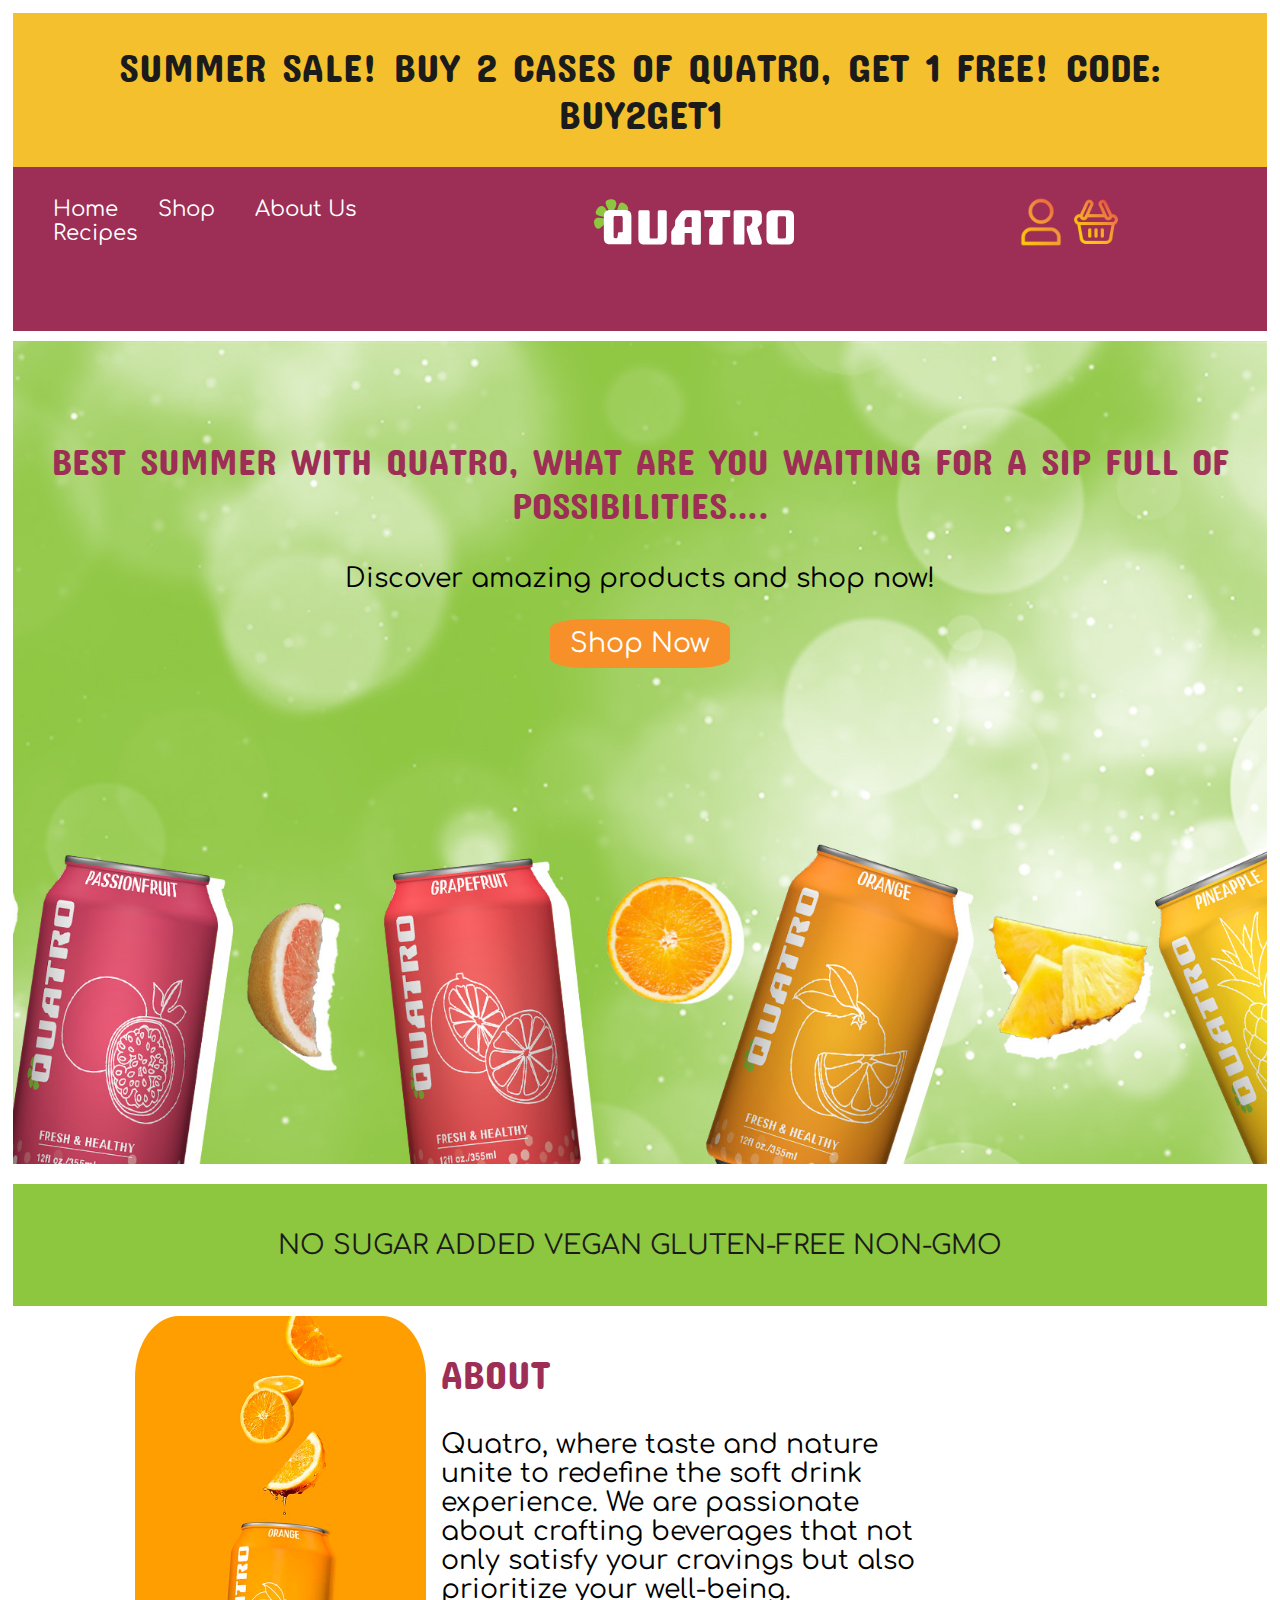
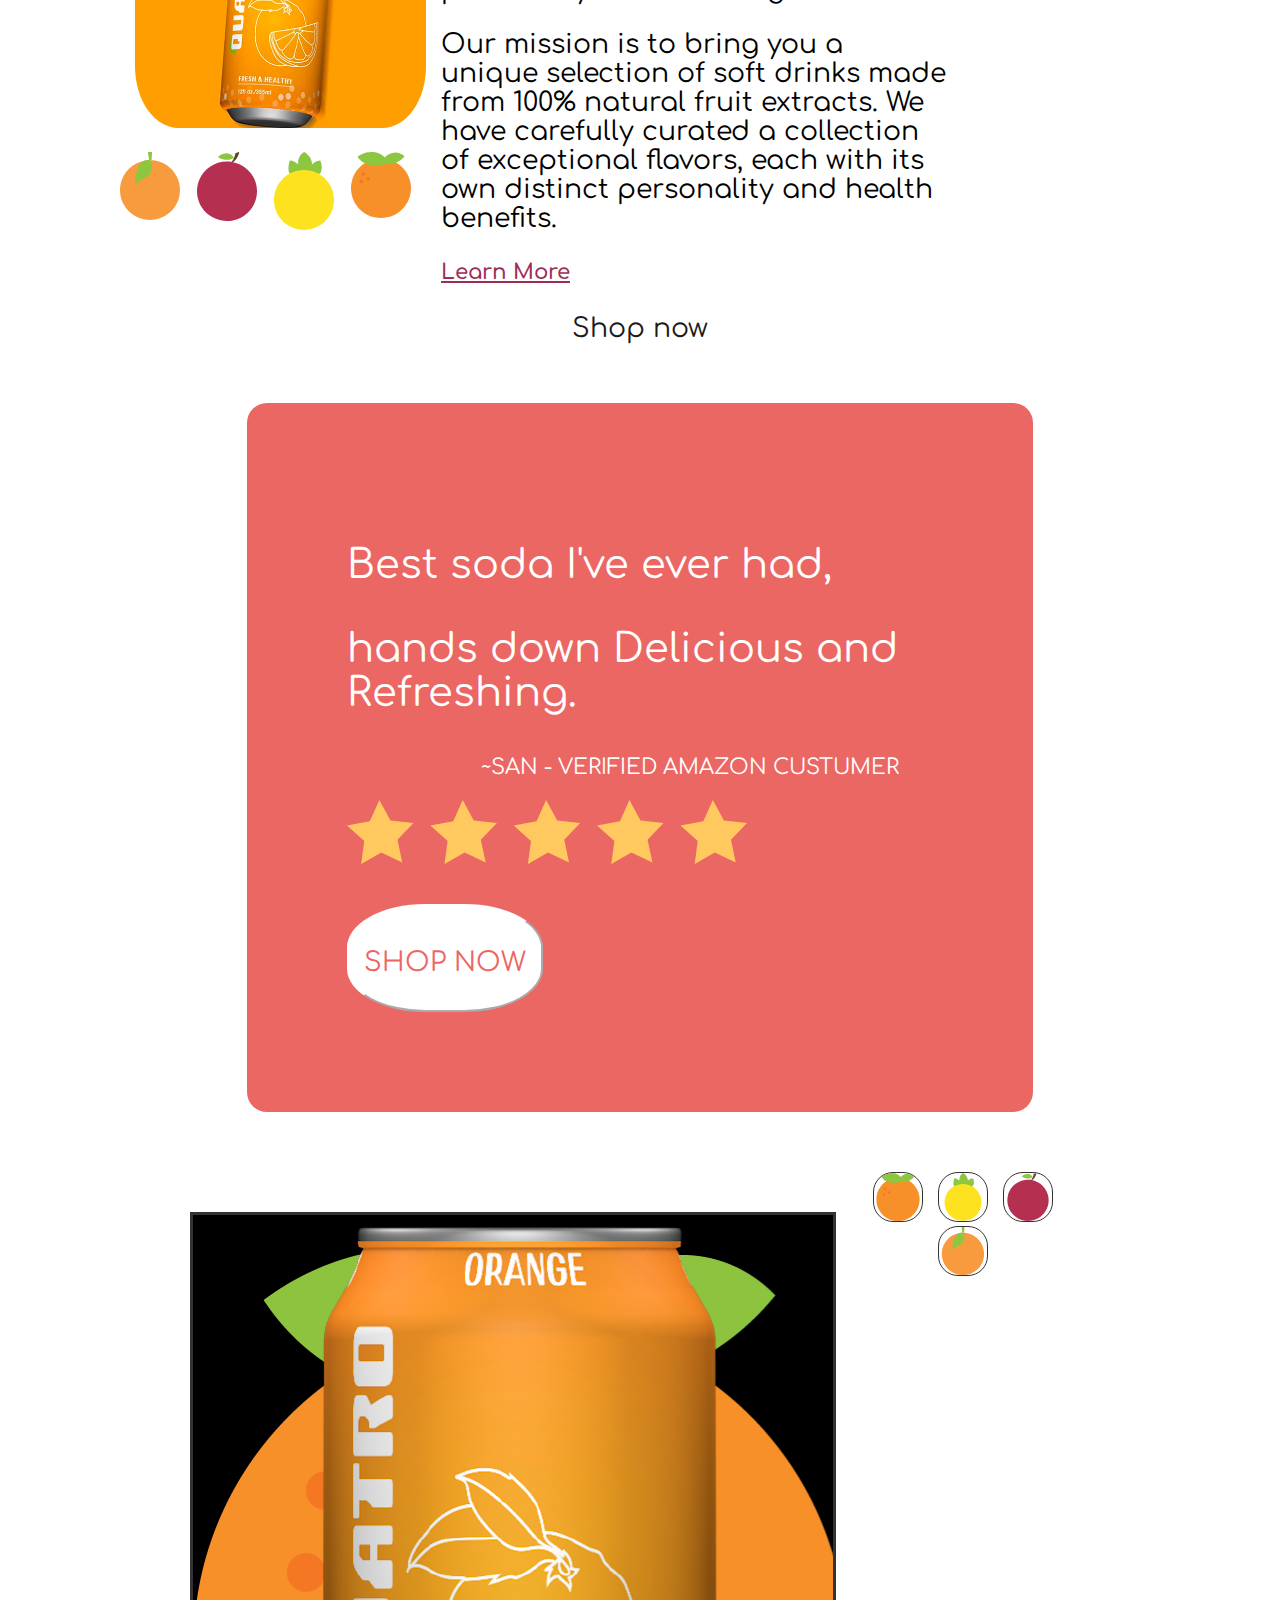
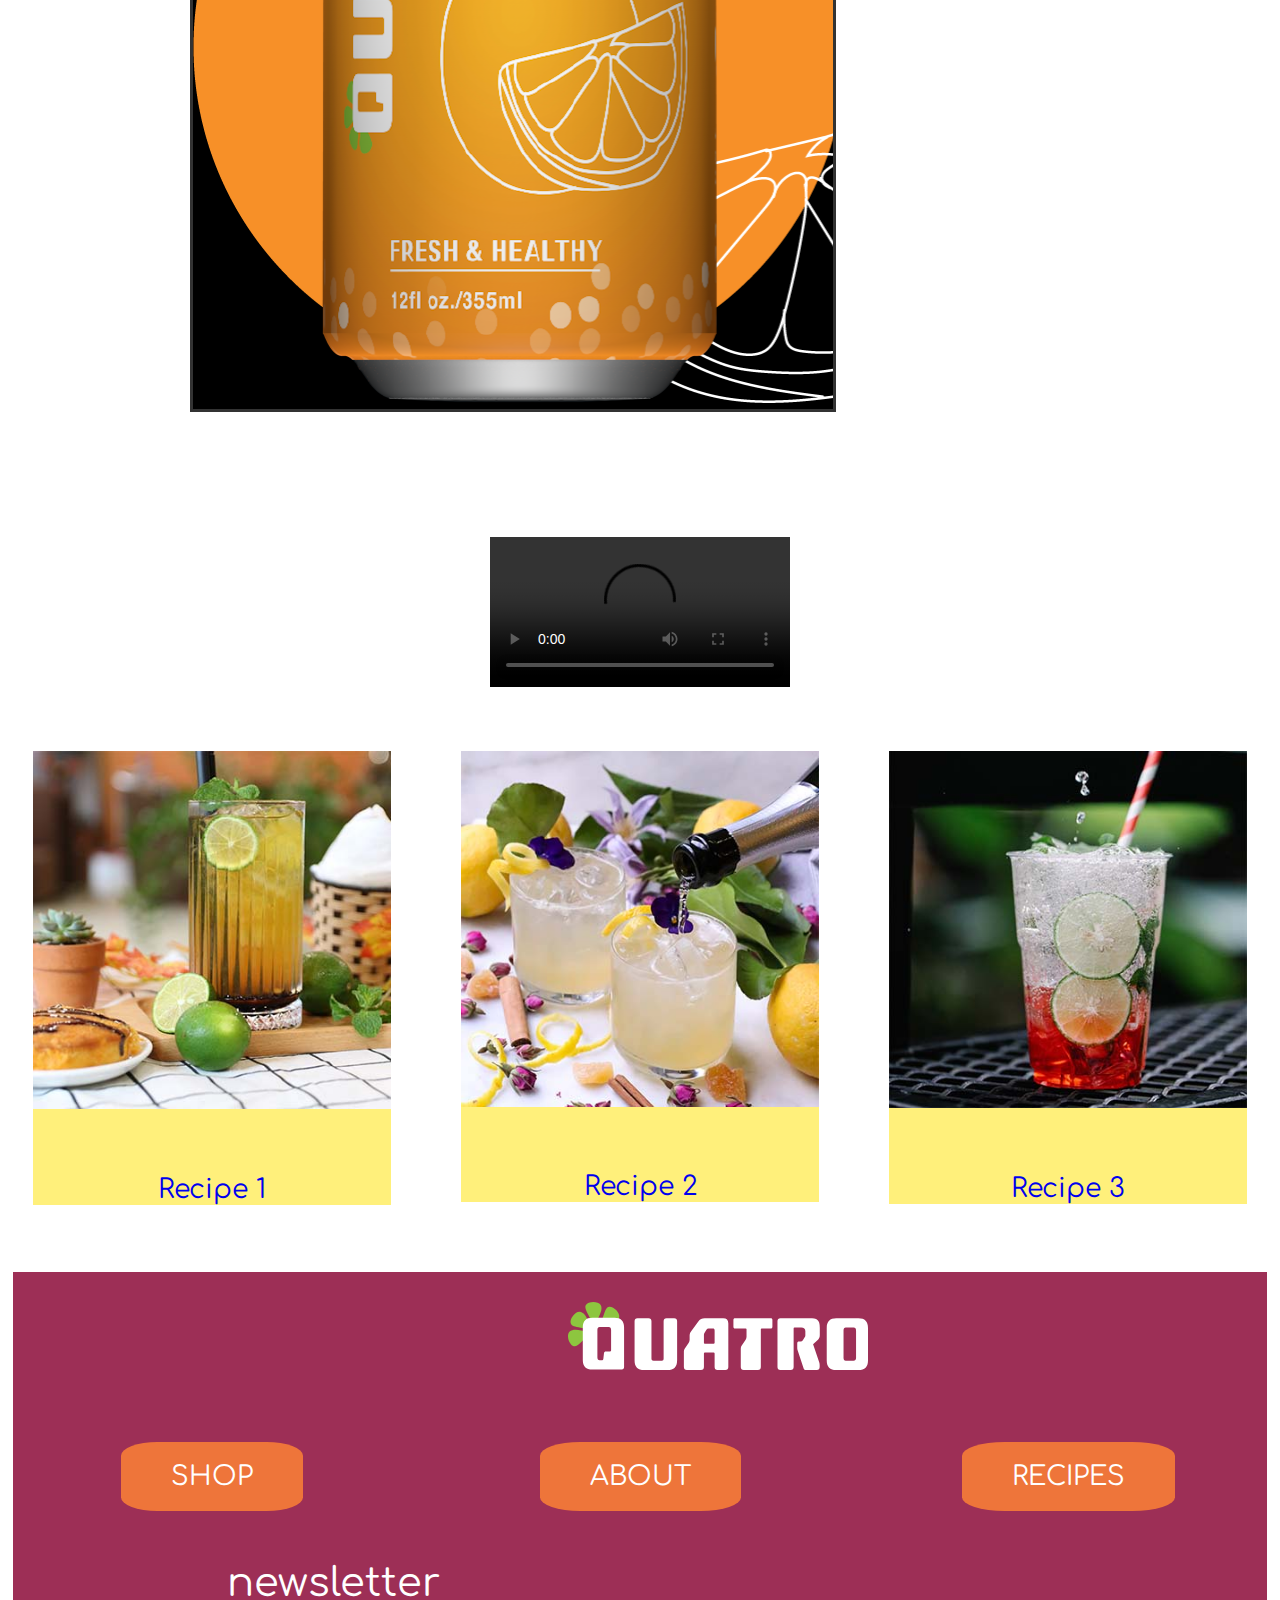
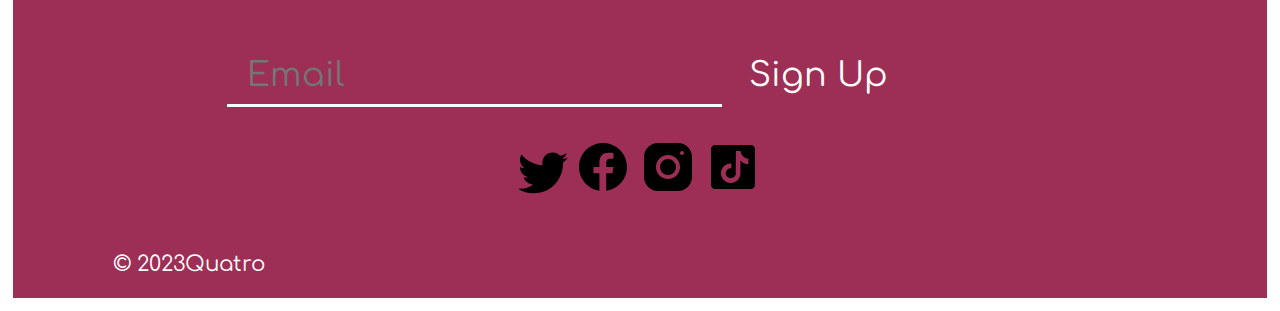
==== commit 92f7f27b: "banner color and button" ====
--- a/index.html
+++ b/index.html
@@ -139,7 +139,9 @@
  <p>hands down Delicious and Refreshing.</p>
  <div id= reviewer><p>~SAN - VERIFIED AMAZON CUSTUMER</p></div>
  <img src="/img/five-stars.svg" alt="five stars">
- <button>SHOP NOW</button>
+ <button> 
+    <a href="shop.html">SHOP NOW</a>
+</button>
 </div>
  
  </div> 
--- a/css/main.css
+++ b/css/main.css
@@ -65,7 +65,7 @@
 
 /*--- promotion ---*/
  #promotion {
-  background-color: #FFF995;
+  background-color: #F4C02E;
   text-align: center;
   padding: 0px;
 }
@@ -261,10 +261,11 @@
 
 .button {
   display: inline-block;
-  background-color: #ff0000; 
+  background-color: #F79028; 
   color: #ffffff; 
   padding: 10px 20px;
   text-decoration: none;
+  border-radius:20%;
 }
 
 
@@ -390,9 +391,6 @@
 }
 /*video*/
 
-.video {
-
-}
 
 /* review*/
 .review{
@@ -420,16 +418,22 @@
   border-color: white;
   font-size: 30pt;
   display: block;
-  padding-top:35px;
-  padding-bottom:35px;
-  border-radius: 45%;
+  padding-top:30px;
+  padding-bottom:30px;
+  border-radius: 40%;
   padding-left:15px;
   padding-right:15px;
+  text-decoration: none;
+}
+.review button a {
+text-decoration: none;
+color: #EB6763;
 }
 #reviewer p{
   color: white;
   font-size: 16pt;
   text-align: center;
+
   
 }
 
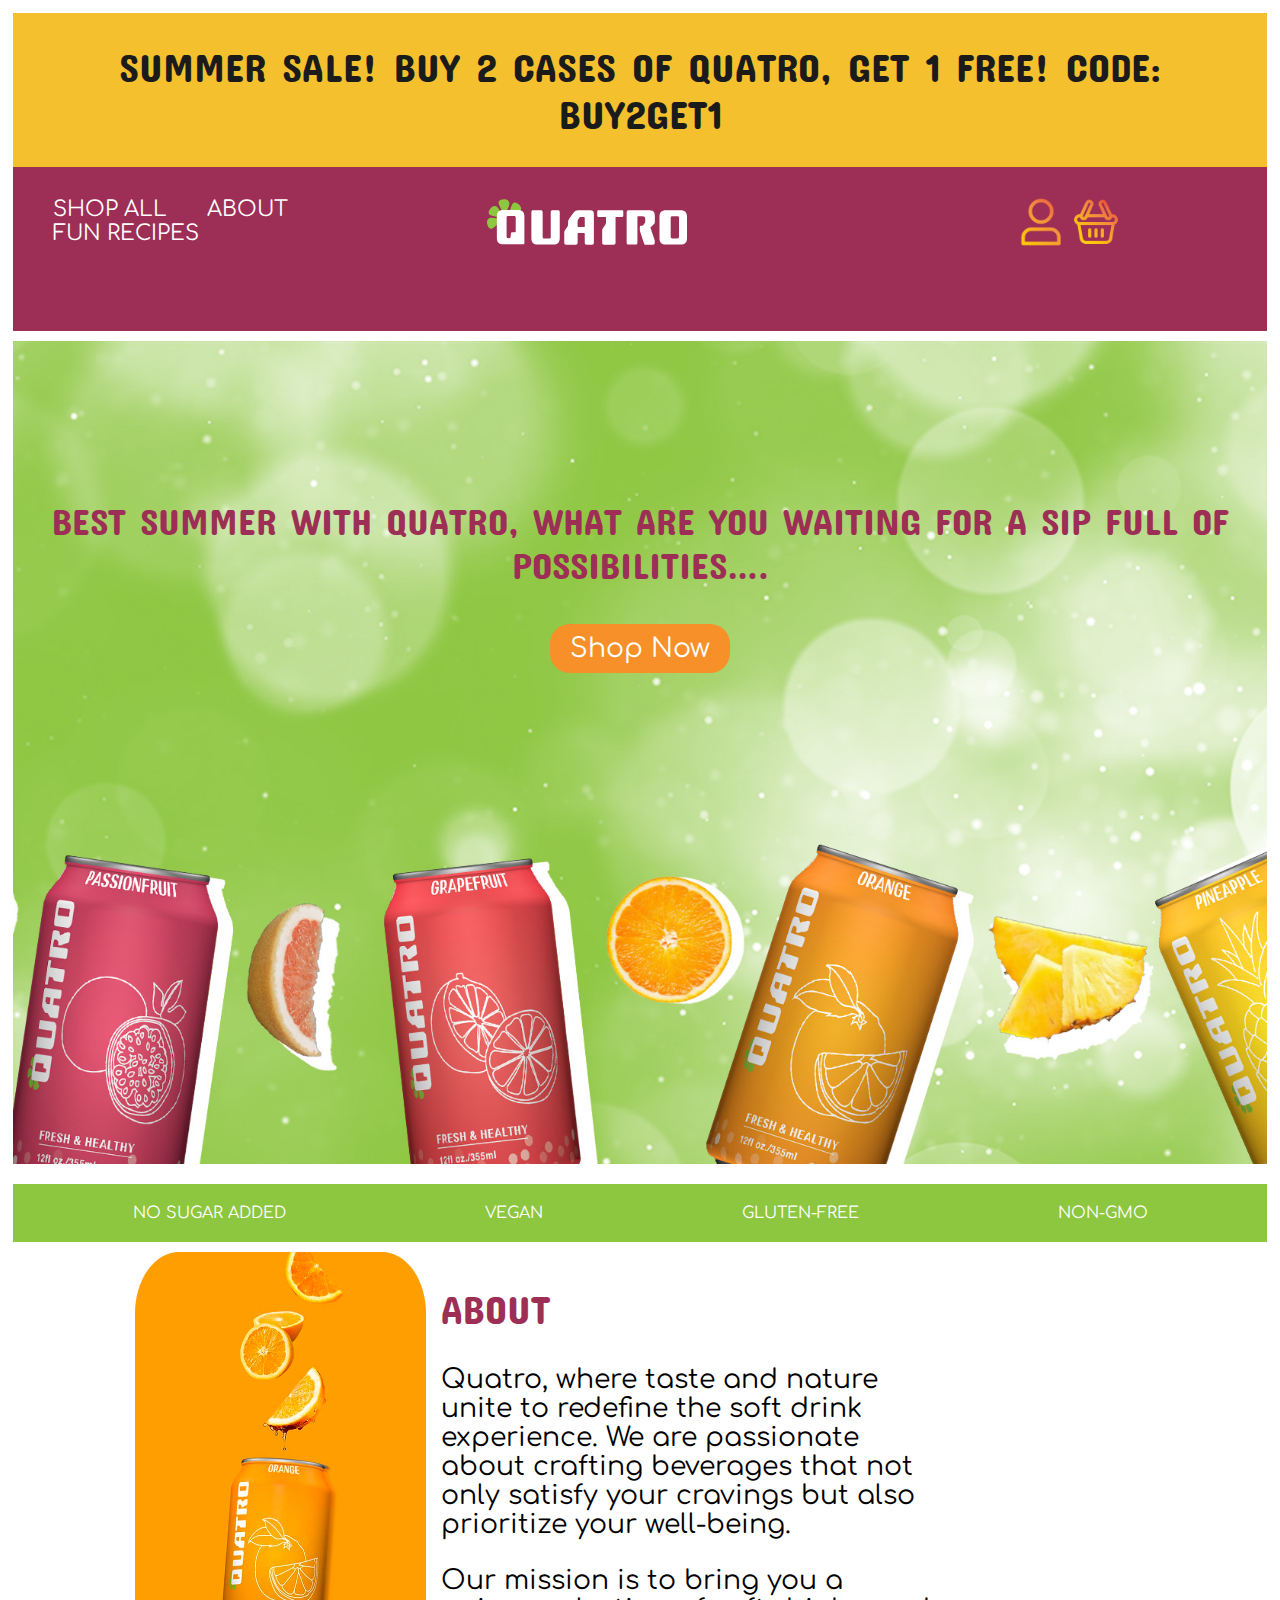
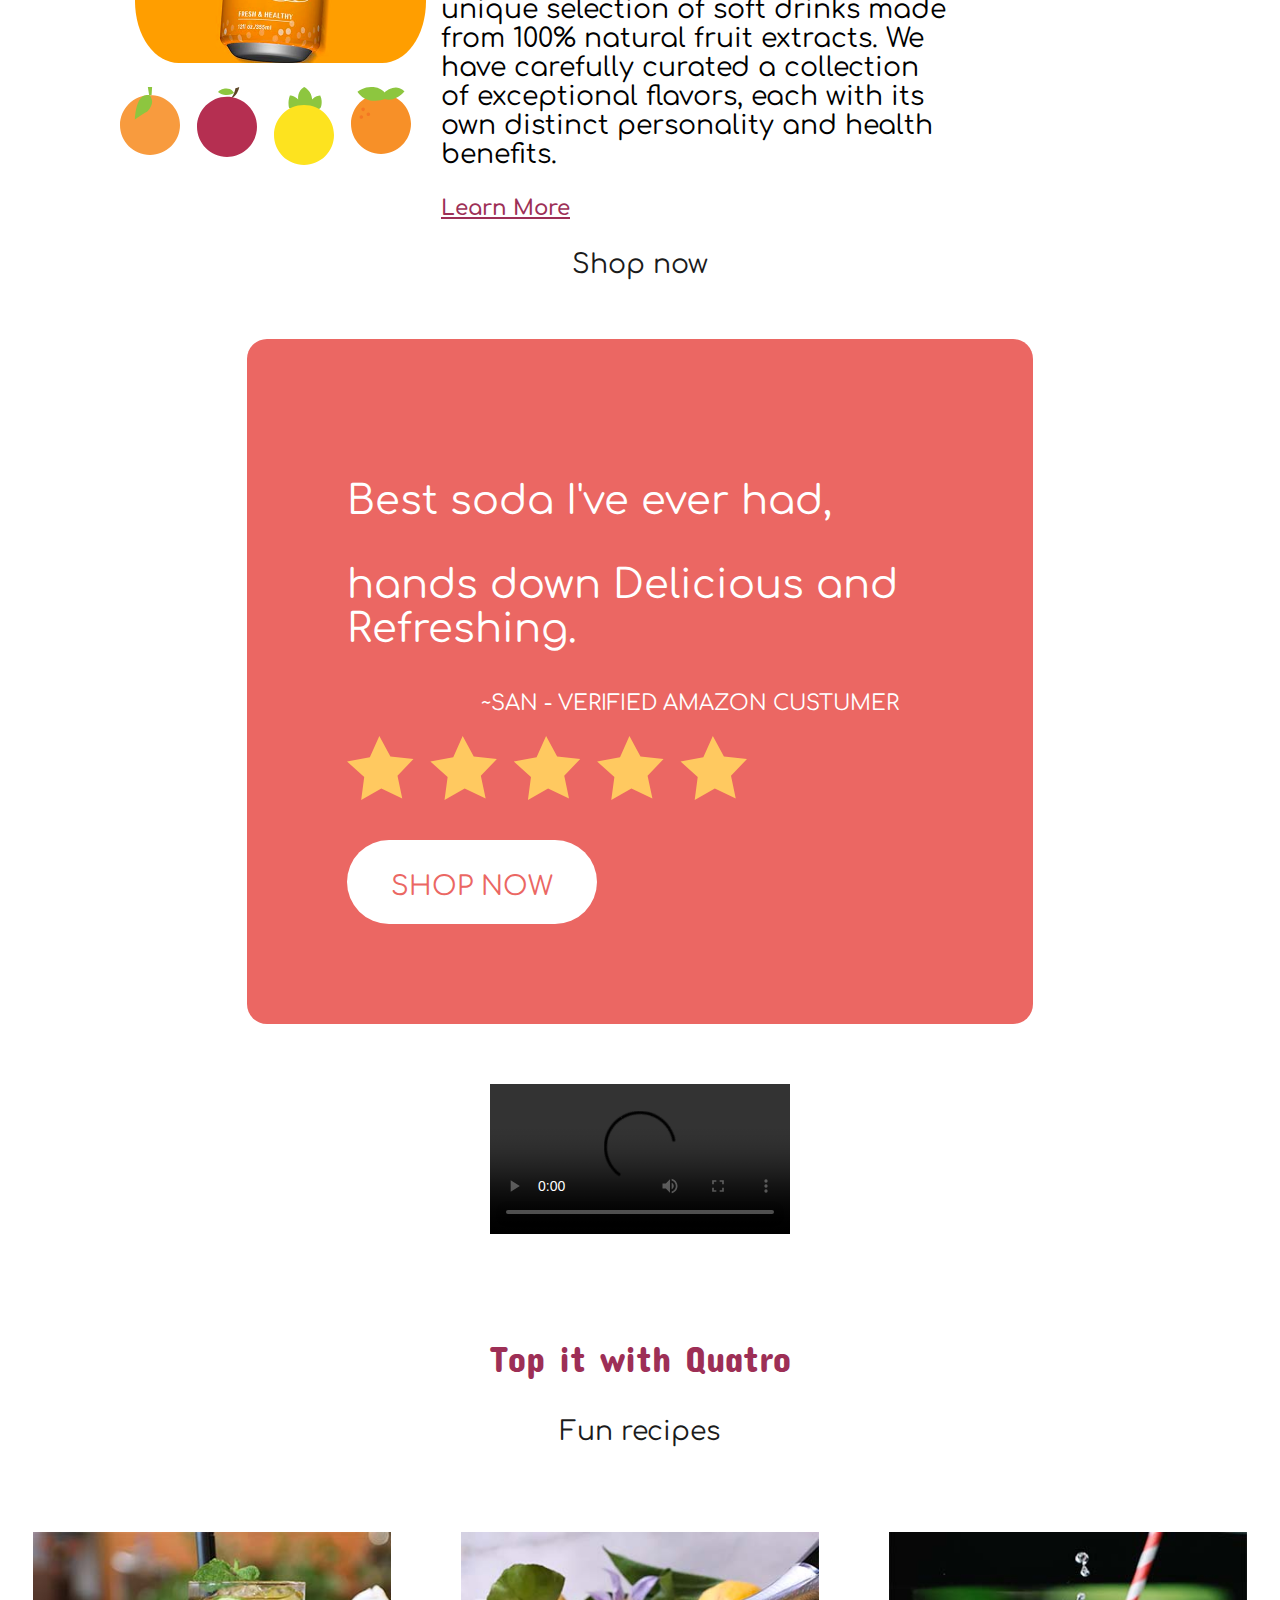
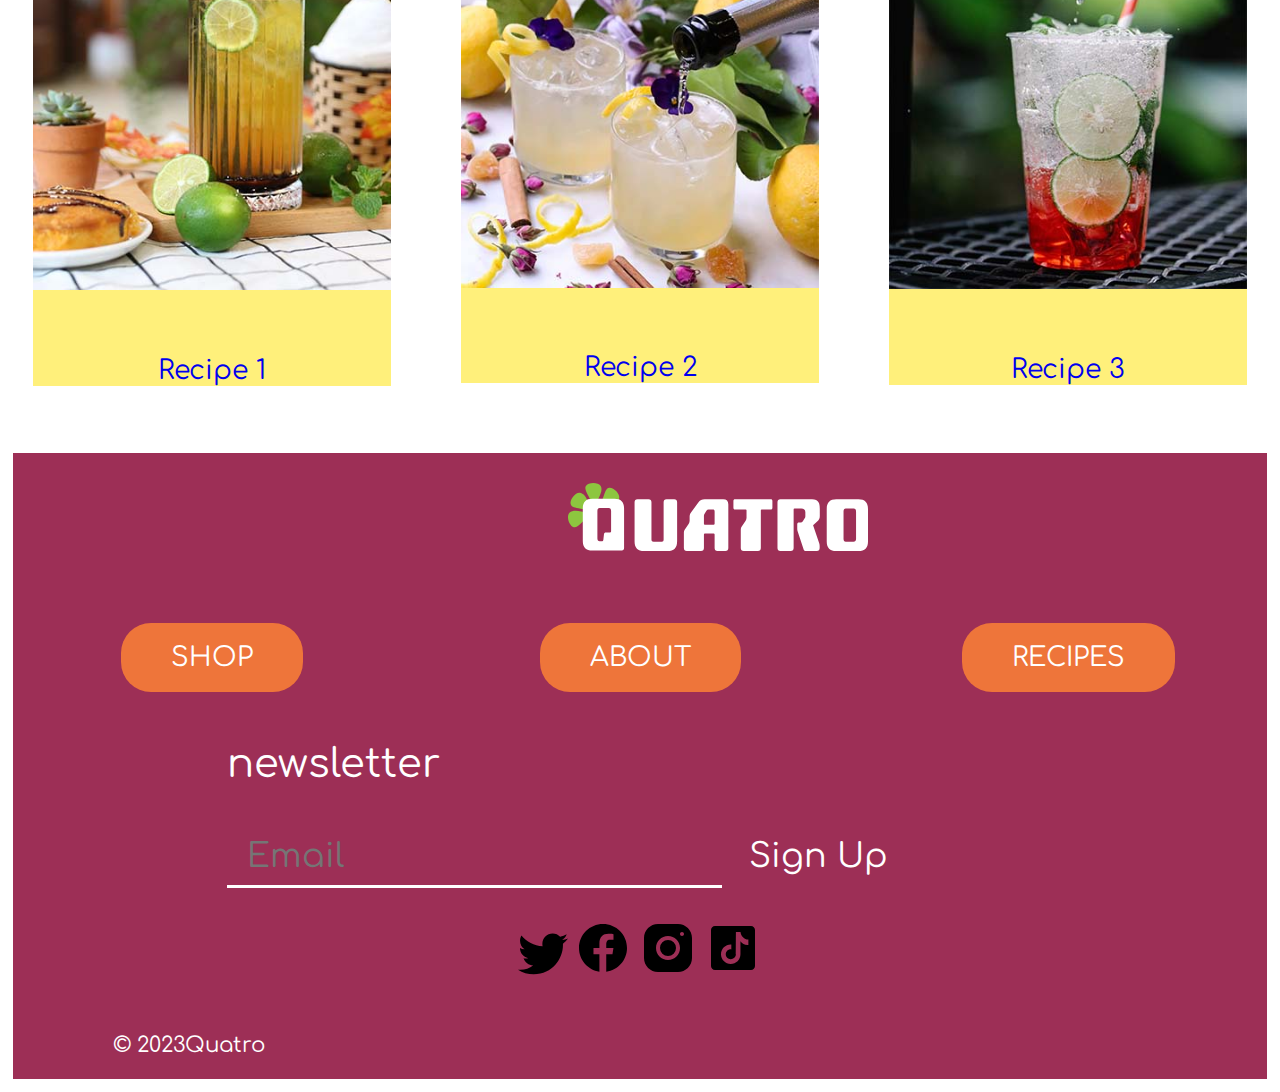
==== commit c5b622b4: "hamburger and video inserted" ====
--- a/index.html
+++ b/index.html
@@ -22,46 +22,60 @@
 
         <header>
             <div class="grid-con">
-                <div class="mobile tablet hamburger-menu">
-                    <div class="mobile col-span-1 box hamburger-icon ">
-                    <button class="hamburgerImg">
-                        <img src="/img/hamburger-menu.svg" alt="Hamburger Menu"></button>
-                    </div>
+                <div class="mobile m-col-span-1 box">
+                    <nav>
+                        <div id="menuToggle">
+                          <input type="checkbox" />
+                     
+                          <span></span>
+                          <span></span>
+                          <span></span>
+                          
+                          <ul class="mobile col-span-4 box" id="menu-mobile">
+                           <li><a href="index.html">Home</a></li>
+                           <li><a href="shop.html">Shop</a></li>
+                           <li><a href="about.html">About Us</a></li>
+                           <li><a href="recipes.html" target="_blank">Contact</a></li>
+                          </ul>
+                        </div>
+                      </nav>
+                      </div>
                     <div class="tablet m-col-span-3 box hamburger-icon ">
-                        <button class="hamburgerImg"> 
-                            <img src="/img/hamburger-menu.svg" alt="Hamburger Menu"></button>
-                        </div>
-                        <div class="tablet m-col-span-3 box">
-                <nav class="nava">
-                <ul class="menu-items">
-                    <li><a href="index.html">Home</a></li>
-                    <li><a href="shop.html">Shop</a></li>
-                    <li><a href="about.html">About Us</a></li>
-                    <li><a href="recipes.html">Recipes</a></li>
-                </ul>
-            </nav>
-                </div>
-            </div> 
-            <nav class= "desktop l-col-span-5 box" >
+                        <nav>
+                            <div id="menuToggle">
+                              <input type="checkbox"/>
+                         
+                              <span></span>
+                              <span></span>
+                              <span></span>
+                              
+                              <ul class="tablet l-col-span-12 box" id="menu-tablet">
+                                <li><a href="index.html">Home</a></li>
+                                <li><a href="shop.html">Shop</a></li>
+                                <li><a href="about.html">About Us</a></li>
+                                <li><a href="recipes.html" target="_blank">Contact</a></li>
+                              </ul>
+                            </div>
+                          </nav>
+                          </div>
+            <nav class= "desktop l-col-span-4 box" >
                 <ul>
-                    <li><a href="index.html">Home</a></li>
-                    <li><a href="shop.html">Shop</a></li>
-                    <li><a href="about.html">About Us</a></li>
-                    <li><a href="recipes.html">Recipes</a></li>
+                    <li><a href="shop.html">SHOP ALL</a></li>
+                    <li><a href="about.html">ABOUT</a></li>
+                    <li><a href="recipes.html">FUN RECIPES</a></li>
                 </ul>
                 </nav>
-              <nav class="xldesktop xl-col-span-5 box">
+              <nav class="xldesktop xl-col-span-4 box">
             <ul>
-                <li><a href="index.html">Home</a></li>
-                <li><a href="shop.html">Shop</a></li>
-                <li><a href="about.html">About Us</a></li>
-                <li><a href="recipes.html">Recipes</a></li>
+                <li><a href="shop.html">SHOP ALL</a></li>
+                <li><a href="about.html">ABOUT</a></li>
+                <li><a href="recipes.html">FUN RECIPES</a></li>
             </ul>
         </nav>
-              <div class="col-start-2 col-span-2 m-col-span-3 l-col-start-6 l-col-span-3 xl-col-start-6 xl-col-span-3 box">
+              <div class="col-start-2 col-span-2 m-col-span-3 l-col-start-5 l-col-span-3 xl-col-start-5 xl-col-span-3 box">
                 <a href="index.html"><img class="logo" src="/img/logo-original.svg" alt="Logo"></a>
               </div>
-              <div class="col-start-3 col-span-2 m-col-start-9 m-col-span-3 l-col-start-10 l-col-span-2 xl-col-start-10 xl-col-span-2 box">
+              <div class="col-start-4 col-span-2 m-col-start-9 m-col-span-3 l-col-start-10 l-col-span-2 xl-col-start-10 xl-col-span-2 box">
                 <a href="#"><img src="/img/user.png" alt="Login" ></a>
                 <a href="#"><img src="/img/shopping-basket.png" alt="Cart"></a>
               </div>
@@ -76,7 +90,6 @@
                 <h3>BEST SUMMER WITH QUATRO, WHAT 
                     ARE YOU WAITING FOR  A SIP  
                     FULL OF POSSIBILITIES….</h3>
-                <p>Discover amazing products and shop now!</p>
                 <a href="shop.html" class="button">Shop Now</a>
             </div>
         </div>
@@ -84,9 +97,12 @@
         <!---hero image ends-->
         
         <div class="col-span-4 m-col-span-12 l-col-span-12 xl-col-span-12 box branding-promises">
-            <div id= "banner">
-            <p> NO SUGAR ADDED     VEGAN      GLUTEN-FREE      NON-GMO</p>
-        </div>
+            <ul id= "banner">
+            <li>NO SUGAR ADDED</li>    
+            <li>VEGAN </li> 
+            <li>GLUTEN-FREE</li>      
+            <li>NON-GMO</li>
+            </ul>
         </div>
         </div>
 </section>
@@ -116,7 +132,7 @@
                 <p>Quatro, where taste and nature unite to redefine the soft drink experience. We are passionate about crafting beverages that not only satisfy your cravings but also prioritize your well-being.</p>
 
                   <p>Our mission is to bring you a unique selection of soft drinks made from 100% natural fruit extracts. We have carefully curated a collection of exceptional flavors, each with its own distinct personality and health benefits.</p>
-                <a href="#" class="learn-more">Learn More</a>
+                <a href="about.html" class="learn-more">Learn More</a>
             </div>
             </div>
     </div>
@@ -139,46 +155,15 @@
  <p>hands down Delicious and Refreshing.</p>
  <div id= reviewer><p>~SAN - VERIFIED AMAZON CUSTUMER</p></div>
  <img src="/img/five-stars.svg" alt="five stars">
- <button> 
-    <a href="shop.html">SHOP NOW</a>
-</button>
+ <div class="shop-button"><a href="shop.html">SHOP NOW</a>
+ </div>
 </div>
  
  </div> 
 </div>
+</section>
 <section>
     <h3 class="hidden">Can selection</h3>
-    <div class="grid-con">
-        <div class="col-span-4 m-col-span-12 l-col-span-12 xl-col-span-12 box">
-            <div id="game-boards">
-            <div class="puzzle-board">
-            
-            </div>
-            <div id="buttonHolder">
-                <img id="0" src="img/orange.svg" alt="orange">
-                <img id="1" src="/img/pinapple1.svg"alt="pineapple">
-                <img id="2" src="/img/Passionfruit.svg" alt="passionfruit">
-                <img id="3" src="/img/grape.svg" alt="grapefruit">
-            </div>
-            </div>
-        </div>
-    </div>
-       <!-- <div class="col-span-4 m-col-start-1 m-col-span-4 l-col-start-1 l-col-span-4 xl-col-start-1 xl-col-span-4 box">
-            <div class="can-1">
-                <img src="/img/passionfruit_home_final.png" alt="passionfruit flavour can">
-            </div>
-        </div>
-        <div class="col-span-2 m-col-start-5 m-col-span-4 l-col-start-5 l-col-span-4 xl-col-start-5 xl-col-span-4 box">
-            <div class="can-2">
-                <img src="/img/orange_home_final.png" alt="orange flavour can">
-            </div>  
-        </div>
-        <div class="col-span-1 m-col-start-9 m-col-span-4 l-col-start-9 l-col-span-4 xl-col-start-9 xl-col-span-4 box ">
-            <div class="can-3">
-                <img src="/img/orange_home_final.png" alt="orange flavour can">
-            </div>  
-        </div>
-    </div> -->
     
     </section>
     <section class="grid-con">
@@ -186,7 +171,7 @@
     <div class="col-span-4 m-col-span-12 l-col-span-12 xl-col-span-12 box">
         <div class="video">
         <video controls="controls">
-        <source src="/assets/QUATRO_FINAL_VIDEO copy.mp4" type="video/mp4">
+        <source src="/assets/QUATRO_FINAL_VIDEO.mp4" type="video/mp4">
     
     </video>
     </div>
@@ -195,33 +180,36 @@
 <section>
 <div class="grid-con">
     <h3 class="hidden">Recipes</h3>
-    <div class="col-start-1 col-span-1 m-col-start-1 m-col-span-4 l-col-start-1 l-col-span-4 xl-col-start-1 xl-col-span-4 box">
+    <div class="col-span-4 m-col-span-12 l-col-span-12 xl-col-span-12 box">
+        <h3>Top it with Quatro</h3>
+        <p>Fun recipes</p>
+    </div>
+    <div class="col-span-4 m-col-start-1 m-col-span-4 l-col-start-1 l-col-span-4 xl-col-start-1 xl-col-span-4 box">
         <div class="recipe-2">
             <img src="/img/recipe1.jpg" alt="recipe 1">
             <h3 class="title">
-                <a href="#">Recipe 1</a>
+                <a href="recipes.html">Recipe 1</a>
                 </h3>
         </div>            
     </div>  
-    <div class="col-start-2 col-span-2 m-col-start-5 m-col-span-4 l-col-start-5 l-col-span-4 xl-col-start-5 xl-col-span-4 box">
+    <div class="col-span-4 m-col-start-5 m-col-span-4 l-col-start-5 l-col-span-4 xl-col-start-5 xl-col-span-4 box">
         <div class="recipe-2">
             <img src="/img/recipe2.jpg" alt="recipe 2">
             <h3 class="title">
-                <a href="#">Recipe 2</a>
+                <a href="recipes.html">Recipe 2</a>
                 </h3>
         </div> 
         </div>
-    <div class="col-start-4 col-span-1 m-col-start-9 m-col-span-4 l-col-start-9 l-col-span-4 xl-col-start-9 xl-col-span-4 box">
+    <div class="col-span-4 m-col-start-9 m-col-span-4 l-col-start-9 l-col-span-4 xl-col-start-9 xl-col-span-4 box">
         <div class="recipe-3">
             <img src="/img/recipe3.jpg" alt="recipe 3">
             <h3 class="title">
-            <a href="#">Recipe 3</a>
+            <a href="recipes.html">Recipe 3</a>
             </h3>
         </div> 
     </div>
 </div>
 </section>
-<section>
 <section class="grid-con newsletter">
     <h3 class="hidden">Newsletter</h3>
     <div class="mobile col-span-4 box">
--- a/css/main.css
+++ b/css/main.css
@@ -129,86 +129,181 @@
   background-color: #9D2F56;
   border:solid #9D2F56;
   }
-  .hamburgerImg img{
-    background-color:#9D2F56;
-    width: 50px;
-    height: 50px;
-    border-color:#9D2F56;
-    padding-top:40%;
-  } 
-  .mobile .hamburgerImg .hamburgericon {
-    width:30px;
-    height: 30px;
-  }
-  .hamburger-menu {
-   border: 0;
-   background-color: #9D2F56;
-   margin: 20px;
-   cursor: pointer;
-   z-index: 2;
-   position: absolute;
-   top:0;
-}
-
-.nava{
+/*hamburger*/
+
+
+#menuToggle
+{
+  display: block;
+  position: relative;
+  top: 50px;
+  left: 50px;
+  
+  z-index: 1;
+  
+  -webkit-user-select: none;
+  user-select: none;
+}
+
+#menuToggle a
+{
+  text-decoration: none;
+  color: white;
+  
+  transition: color 0.3s ease;
+}
+
+#menuToggle a:hover
+{
+  opacity: 0.7;
+}
+
+
+#menuToggle input
+  {
+  display: block;
+  width: 40px;
+  height: 32px;
   position: absolute;
-  height: 100%;
-  width:300px;
-  display: flex;
-  flex-direction:column;
-  justify-content: center;
-  margin-left: -300px;
-  transition: ease 700ms;
-  top:0;
-}
-
-.menu-items {
-  display: flex;
-  flex-direction: column;
-  background-color: #9D2F56;
-  justify-content: space-between;
-  height: 100%;
-  padding:150px 0px;
-
-}
-.menu-items li{
-  font-size: 50px;
-  margin: 0px, 80px;
-}
-.menu-items li a{
-  color:white;
-}
-
-.nava.close{
-  margin-left: 0px;
-}
-
-
-
-/*.show-menu{
-  position: fixed;
-  transform: translateY(-100%);
-  transition: transform 0.2s;
-  top: 0;
-  left: 0;
-  right: 0;
-  bottom: 0;
-  z-index: 99;
-  background: black;
-  color: white;
-  list-style: none;
-  padding-top: 4rem;
-}
-*/
-
+  top: -7px;
+  left: -5px;
+  
+  cursor: pointer;
+  
+  opacity: 0; /* hide this */
+  z-index: 2; /* and place it over the hamburger */
+  
+  -webkit-touch-callout: none;
+}
+
+/* makes the lines*/
+#menuToggle span
+{
+  display: block;
+  width: 40px;
+  height: 7px;
+  margin-bottom: 5px;
+  position: relative;
+  
+  background: white;
+  border-radius: 1px;
+  
+  z-index: 1;
+  
+  transform-origin: 2px 0px;
+  
+  transition: transform 0.5s cubic-bezier(0.77,0.2,0.05,1.0),
+              background 0.5s cubic-bezier(0.77,0.2,0.05,1.0),
+              opacity 0.55s ease;
+}
+
+#menuToggle span:first-child
+{
+  transform-origin: 0% 0%;
+}
+
+#menuToggle span:nth-last-child(2)
+{
+  transform-origin: 0% 100%;
+}
+
+/* 
+ * Transform all the lines of hamburger
+ * into an x.
+ */
+#menuToggle input:checked ~ span
+{
+  opacity: 1;
+  transform: rotate(45deg) translate(-2px, -1px);
+  background: white;
+}
+
+/*to hide the middle line.*/
+#menuToggle input:checked ~ span:nth-last-child(3)
+{
+  opacity: 0;
+  transform: rotate(0deg) scale(0.2, 0.2);
+}
+
+/*
+ * last line in other direction
+ */
+#menuToggle input:checked ~ span:nth-last-child(2)
+{
+  transform: rotate(-45deg) translate(0, -1px);
+}
+
+/*
+ * Make this absolute positioned
+ * at the top left of the screen
+ */
+#menu-tablet{
+  display: block;
+  position:absolute;
+  min-width:768px;
+ max-width:1155px;
+ height:800px;
+  margin: -100px 0 0px -50px;
+  padding-left: 50px;
+  padding-bottom: 50px;
+  padding-right: 50px;
+  padding-top: 125px;
+  background: #F89B3E;
+  list-style-type: none;
+  -webkit-font-smoothing: antialiased;
+  /* to stop flickering of text */
+  
+  transform-origin: 0% 0%;
+  transform: translate(-100%, 0);
+  
+  transition: transform 0.5s cubic-bezier(0.77,0.2,0.05,1.0);
+}
+
+#menu-mobile{
+  display: block;
+  position:absolute;
+  width:475px;
+  height: 800px;
+   margin: -100px 0 0 -50px;
+   padding: 50px;
+   padding-top: 125px;
+   background: #F89B3E;
+   list-style-type: none;
+   -webkit-font-smoothing: antialiased;
+   /* to stop flickering of text */
+   
+   transform-origin: 0% 0%;
+   transform: translate(-100%, 0);
+   
+   transition: transform 0.5s cubic-bezier(0.77,0.2,0.05,1.0);
+ }
+
+
+
+
+#menu-tablet li a
+{
+  padding: 25px 400px;
+  font-size: 24px;
+}
+#menu-mobile li a
+{
+  padding: 15px 120px;
+  font-size: 24px;
+}
+
+
+/*
+ * And let's slide it in from the left
+ */
+#menuToggle input:checked ~ ul{
+  transform: none;
+}
+/*end of burger*/
 nav{
   display:block;
   padding: 0px;
   background-color: #9D2F56;
-
-
-  
-
 
 }
 ul{
@@ -256,7 +351,7 @@
 
 .hero-content {
   color: black; 
-  padding-top: 40px;
+  padding-top: 100px;
 }
 
 .button {
@@ -265,28 +360,38 @@
   color: #ffffff; 
   padding: 10px 20px;
   text-decoration: none;
-  border-radius:20%;
-}
-
-
-
+  border-radius:20px;
+}
+
+
+/*---hero section end--- */
 
 
 
 .branding-promises {
   background-color: #8DC63F; 
-  text-align: center;
   padding: 0px;
-}
-p .branding-promises {
-  color:white;
-}
-
-/*---hero section end--- */
+  justify-content: space-around;
+}
 
 #banner{
-  justify-content:space-evenly;
-}
+  color: white;
+  justify-content: space-around;
+  text-align: justify;
+  display: flex;
+  
+}
+#banner  ul li {
+ display:block;
+ list-style:none;
+ padding-right: 20px;
+ padding-left: 20px;
+ color: white;
+ text-align: center;
+ justify-content: space-around;
+}
+
+  /*about*/
 
 .about {
   padding: 20px;
@@ -412,20 +517,27 @@
   display: block;
   padding-bottom: 40px;
 }
-.review button{
+div .shop-button{
+width:250px;
+text-decoration: none;
+color: #EB6763;
+
+}
+.review .shop-button{
   background-color: white;
   color:#F5C569;
-  border-color: white;
+  border-color: transparent;
   font-size: 30pt;
   display: block;
-  padding-top:30px;
-  padding-bottom:30px;
-  border-radius: 40%;
+  padding-top:20px;
+  padding-bottom:20px;
+  border-radius: 50px;
   padding-left:15px;
   padding-right:15px;
   text-decoration: none;
-}
-.review button a {
+  cursor: pointer;
+}
+.review .shop-button a{
 text-decoration: none;
 color: #EB6763;
 }
@@ -497,22 +609,26 @@
 
         
 /*Newsletter*/
-section .newsletter {
+div .newsletter .tablet {
   background-color:#F2A01F;
   
 }
-section .newsletter p h3{
+.newsletter{
+  background-color: #F2A01F;
+}
+div .newsletter p h3{
   text-align: left;
 }
 .newsletter .form-inline input {
 font-size: 20pt;
-border-radius: 30%;;
+border-radius: 30px;
 border-color: transparent;
 padding-top: 20px;
 padding-bottom:20px;
 padding-left: 10px;
 padding-right: 150px;
 display: block;
+margin-right:none;
 }
 .newsletter .form-inline #email{
   background-color:#EE753A;
@@ -522,7 +638,7 @@
 }
 .newsletter .form-inline button {
  font-size: 20pt;
-border-radius: 30%;
+border-radius: 30px;
 border-color: transparent;
 background-color: #F4C02E;
 display:block;
@@ -548,7 +664,7 @@
     padding-bottom: 20px;
     border-color: #EE753A;
     color:white;
-    border-radius: 20%;
+    border-radius: 30px;
     font-size: 20pt;
     font-family: 'Comfortaa', sans-serif;
   }
@@ -667,8 +783,14 @@
   background-size:cover;
   background-position: center;
  height: 800px;}
- .instructions h2 p {
-text-align: left;
+
+.mobile-text-align{
+  text-align: left;
+  display: block;
+}
+ .mobile-text-align h2 p {
+  text-align:left;
+  display: block;
  }
 
 
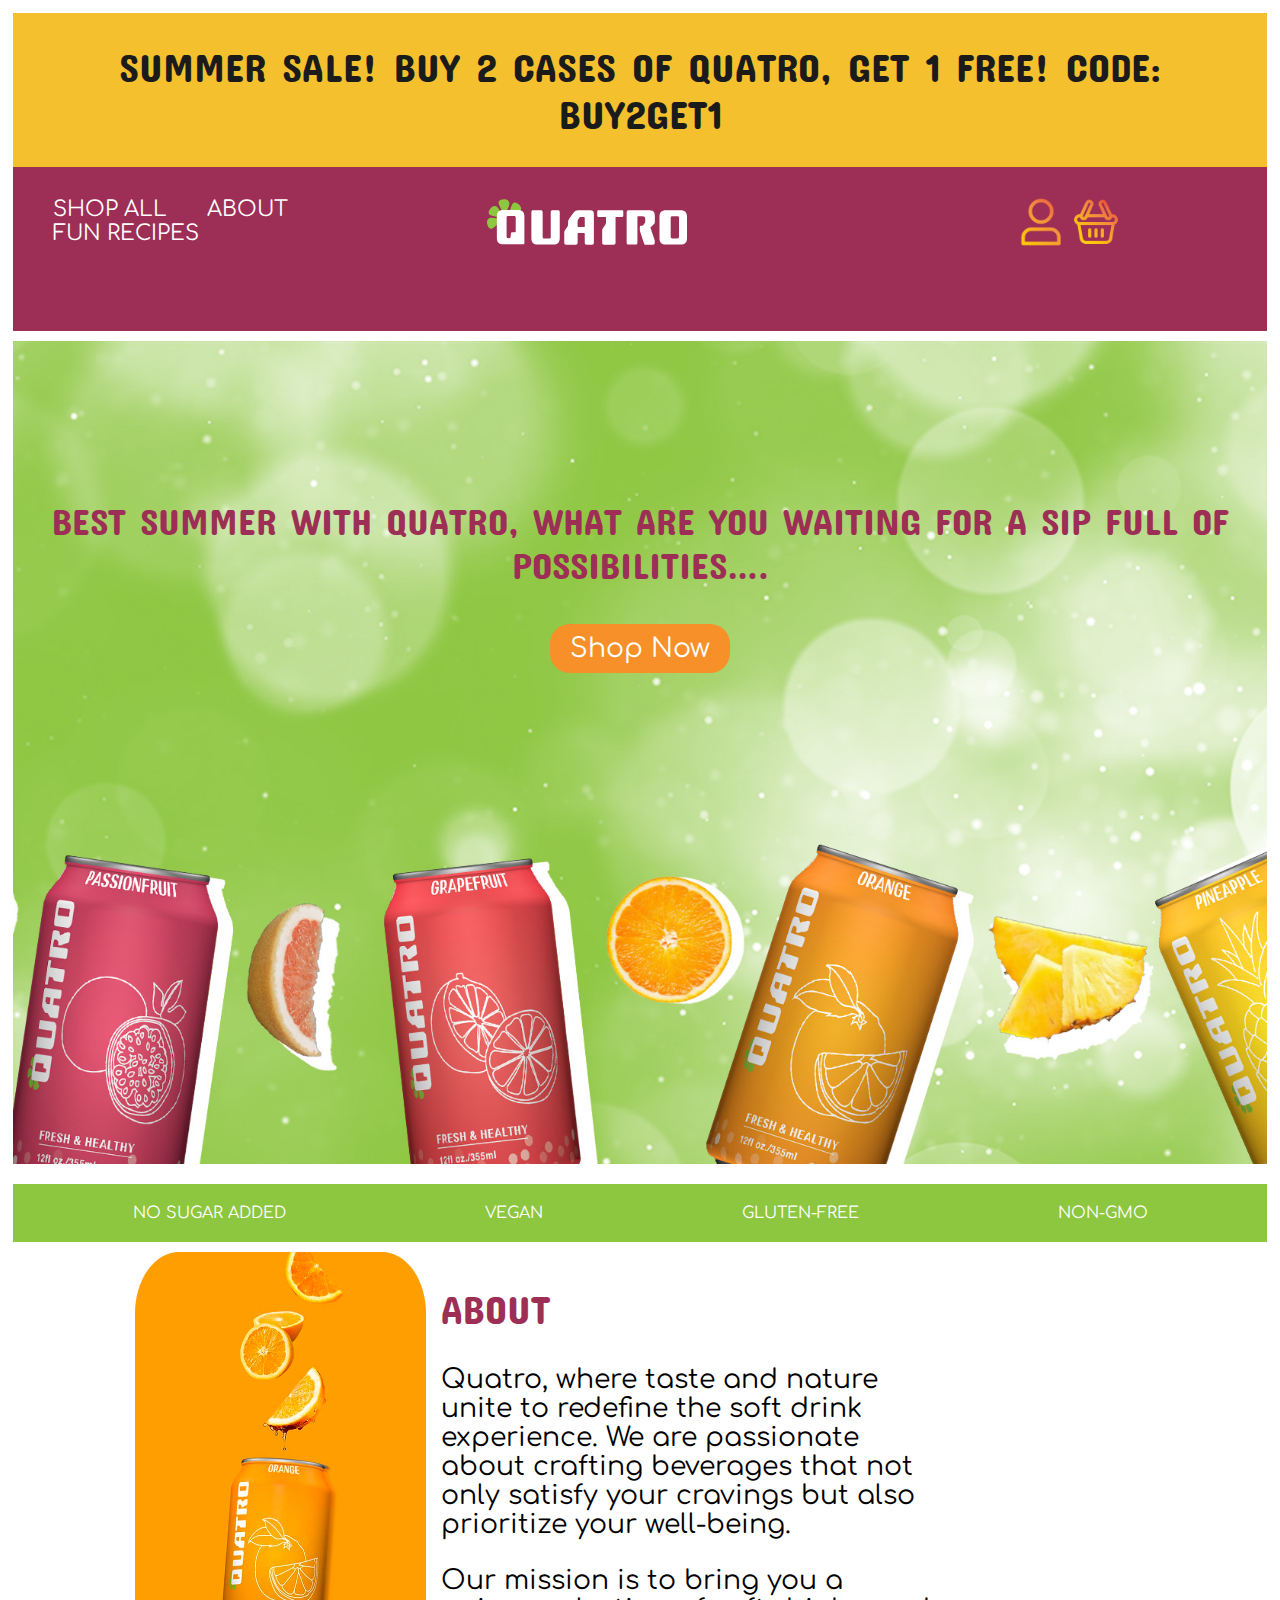
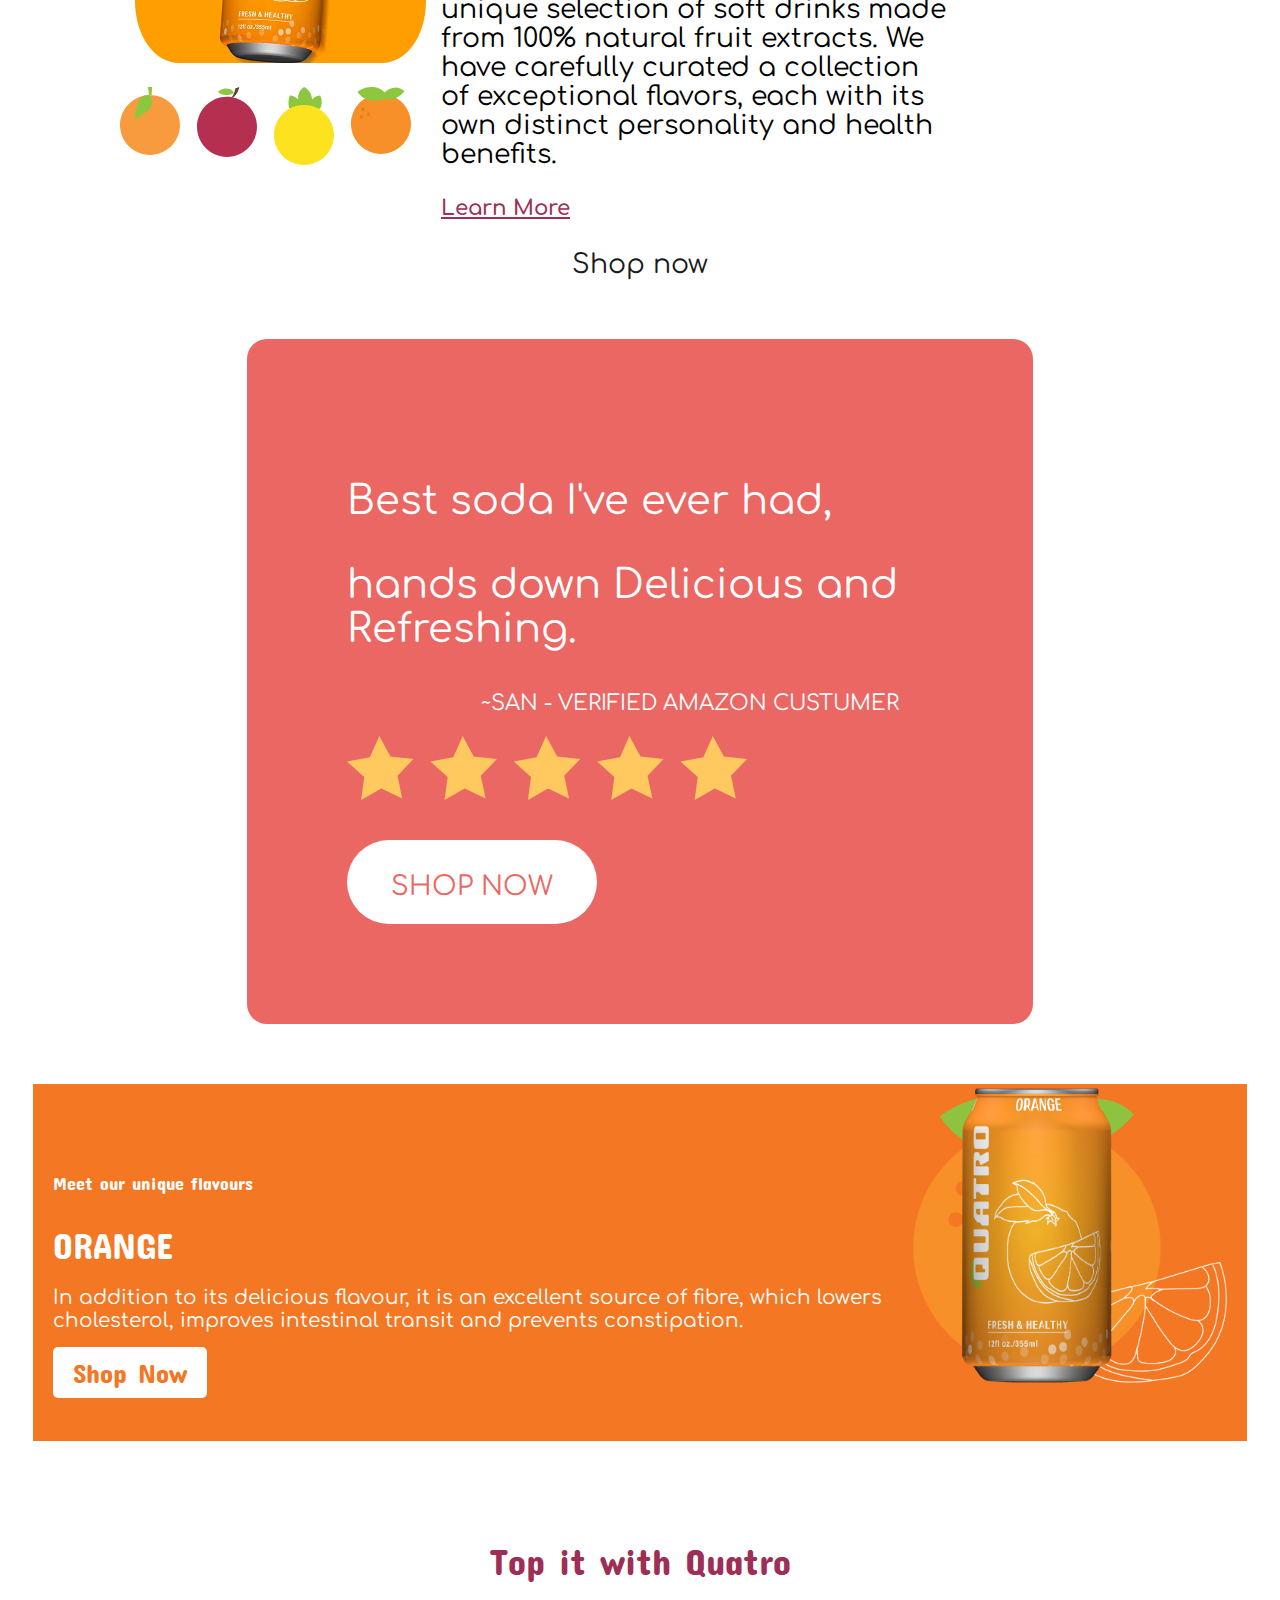
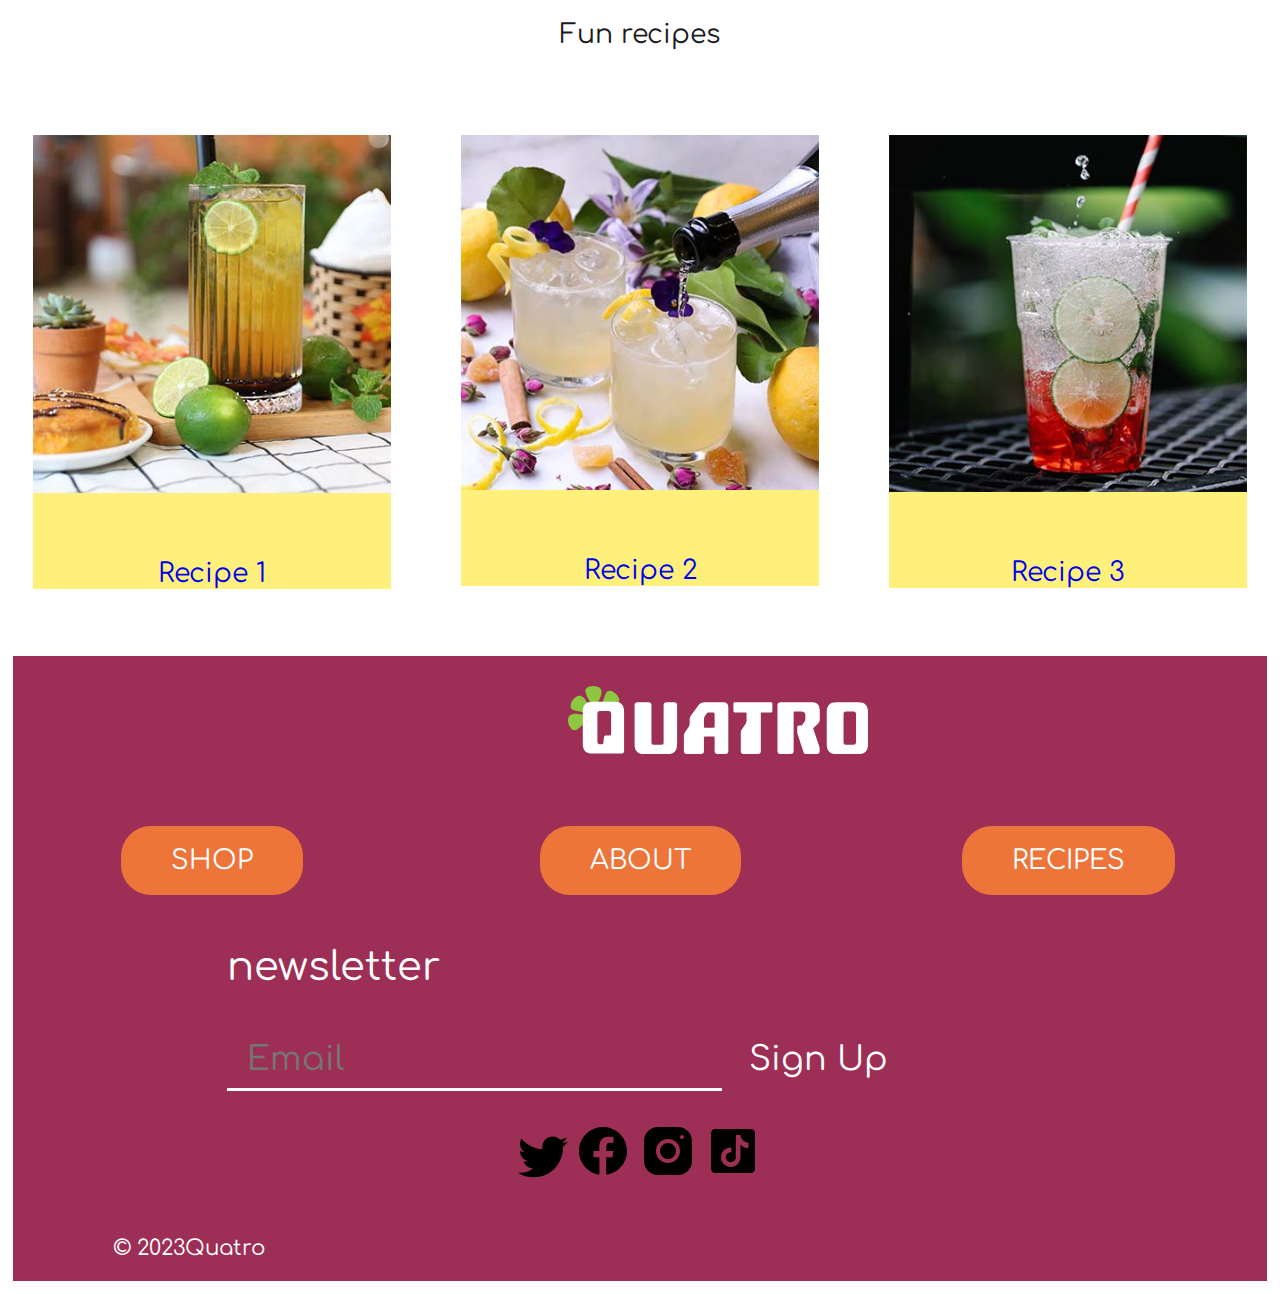
==== commit cbb0fd6f: "carousel_added" ====
--- a/index.html
+++ b/index.html
@@ -164,19 +164,58 @@
 </section>
 <section>
     <h3 class="hidden">Can selection</h3>
-    
-    </section>
-    <section class="grid-con">
-        <h2 class="hidden">video</h2>
-    <div class="col-span-4 m-col-span-12 l-col-span-12 xl-col-span-12 box">
-        <div class="video">
-        <video controls="controls">
-        <source src="/assets/QUATRO_FINAL_VIDEO.mp4" type="video/mp4">
-    
-    </video>
-    </div>
-</div>
-</section>
+    <div class="grid-con">
+      <div class="col-span-4 m-col-span-12 l-col-span-12 xl-col-span-12 box">
+        <div class="carousel">
+          <!-- Orange Flavor -->
+          <div class="carousel-item orange-flavour">
+            <div class="carousel-content">
+              <h3 class="carousel-subtitle">Meet our unique flavours</h3>
+              <h2 class="carousel-title">ORANGE</h2>
+              <p class="carousel-paragraph">In addition to its delicious flavour, it is an excellent source of fibre, which lowers cholesterol, improves intestinal transit and prevents constipation.</p>
+              <a href="shop.html" class="carousel-button">Shop Now</a>
+            </div>
+            <img src="/img/quatroCan0.png" alt="orange flavour">
+          </div>
+          
+          <!-- Passionfruit Flavor -->
+          <div class="carousel-item passionfruit-flavour">
+            <div class="carousel-content">
+              <h3 class="carousel-subtitle">Meet our unique flavours</h3>
+              <h2 class="carousel-title">PASSIONFRUIT</h2>
+              <p class="carousel-paragraph">Not only is it a unique fruit with a naturally sweet flavor, its properties makes blood vessels, cartilage, muscles, and collagen, which keeps skin looking young.</p>
+              <a href="shop.html" class="carousel-button">Shop Now</a>
+            </div>
+            <img src="/img/quatroCan2.png" alt="passionfruit flavour">
+          </div>
+          
+           <!-- Grapefruit Flavor -->
+           <div class="carousel-item grapefruit-flavour">
+            <div class="carousel-content">
+              <h3 class="carousel-subtitle">Meet our unique flavours</h3>
+              <h2 class="carousel-title">POMELO</h2>
+              <p class="carousel-paragraph">King of the Citrus fruits”, know as grapefruit, not only is it a unique fruit with a naturally sweet flavor, its properties makes blood vessels, cartilage, muscles, and collagen, which keeps skin looking young.</p>
+              <a href="shop.html" class="carousel-button">Shop Now</a>
+            </div>
+            <img src="/img/quatroCan3.png" alt="grapefruit flavour">
+          </div>
+
+           <!-- Pineapple Flavor -->
+           <div class="carousel-item pineapple-flavour">
+            <div class="carousel-content">
+              <h3 class="carousel-subtitle">Meet our unique flavours</h3>
+              <h2 class="carousel-title">PINEAPPLE</h2>
+              <p class="carousel-paragraph">In addition to being very refreshing, it is a source of vitamin C, among many of its functions it helps to protect cells against oxidative damage.</p>
+              <a href="shop.html" class="carousel-button">Shop Now</a>
+            </div>
+            <img src="/img/quatroCan1.png" alt="pineapple flavour">
+          </div>
+         
+        </div>
+      </div>
+    </div>
+  </section>
+
 <section>
 <div class="grid-con">
     <h3 class="hidden">Recipes</h3>
--- a/css/main.css
+++ b/css/main.css
@@ -817,4 +817,112 @@
 .the-about-images img {
   border-radius: 15%;
   padding-top: 20px;
+}
+
+
+/* carousel */
+
+.carousel {
+  display: flex;
+  overflow-x: scroll;
+  scroll-snap-type: x mandatory;
+  margin: auto;
+}
+
+
+.carousel-item {
+  flex-shrink: 0;
+  width: 100%;
+  scroll-snap-align: start;
+  display: flex;
+}
+
+
+.carousel-content {
+  margin-top: 50px;
+  flex: 1;
+  padding: 20px;
+  color: #ffffff;;
+  text-align: left;
+}
+
+/* Adjust text styles */
+.carousel-title {
+  font-size: 36px;
+  font-family: 'Concert One', sans-serif;
+  margin-bottom: 5px;
+  text-align: left;
+  color: #ffffff;
+}
+
+.carousel-subtitle {
+  font-size: 18px;
+  text-align: left;
+  color: #ffffff;
+}
+
+.carousel-paragraph {
+  font-size: 20px;
+  margin-bottom: 15px;
+}
+
+.carousel-button {
+  display: inline-block;
+  padding: 10px 20px;
+  border-radius: 5px;
+  text-decoration: none;
+  font-family: 'Concert One', sans-serif;
+  transition: background-color 0.3s;
+}
+
+/* Add specific button colors for each flavor */
+.orange-flavour .carousel-button {
+  background-color: white;
+  color: #F47723;
+}
+
+.orange-flavour{
+  background-color: #F47723;
+}
+.passionfruit-flavour .carousel-button {
+  background-color:white;
+  color: #B52F51;
+}
+
+.passionfruit-flavour{
+  background-color: #B52F51;
+}
+
+.grapefruit-flavour .carousel-button {
+  background-color:white;
+  color: #EB6763;
+}
+
+.grapefruit-flavour{
+  background-color: #EB6763;
+}
+
+.pineapple-flavour .carousel-button {
+  background-color:white;
+  color: #F4C02E;
+}
+
+.pineapple-flavour{
+  background-color: #F4C02E;
+}
+
+/* Adjust image styles */
+.carousel img {
+  flex-shrink: 0;
+  border-radius: 10px;
+  height: 300px; /* Set a fixed height */
+  object-fit: cover; /* Maintain aspect ratio and crop if necessary */
+  margin-right: 20px;
+  align-items: center;
+}
+
+
+/* Apply carousel effect */
+.carousel:hover .carousel-item:not(:hover) {
+  transform: scale(0.8);
 }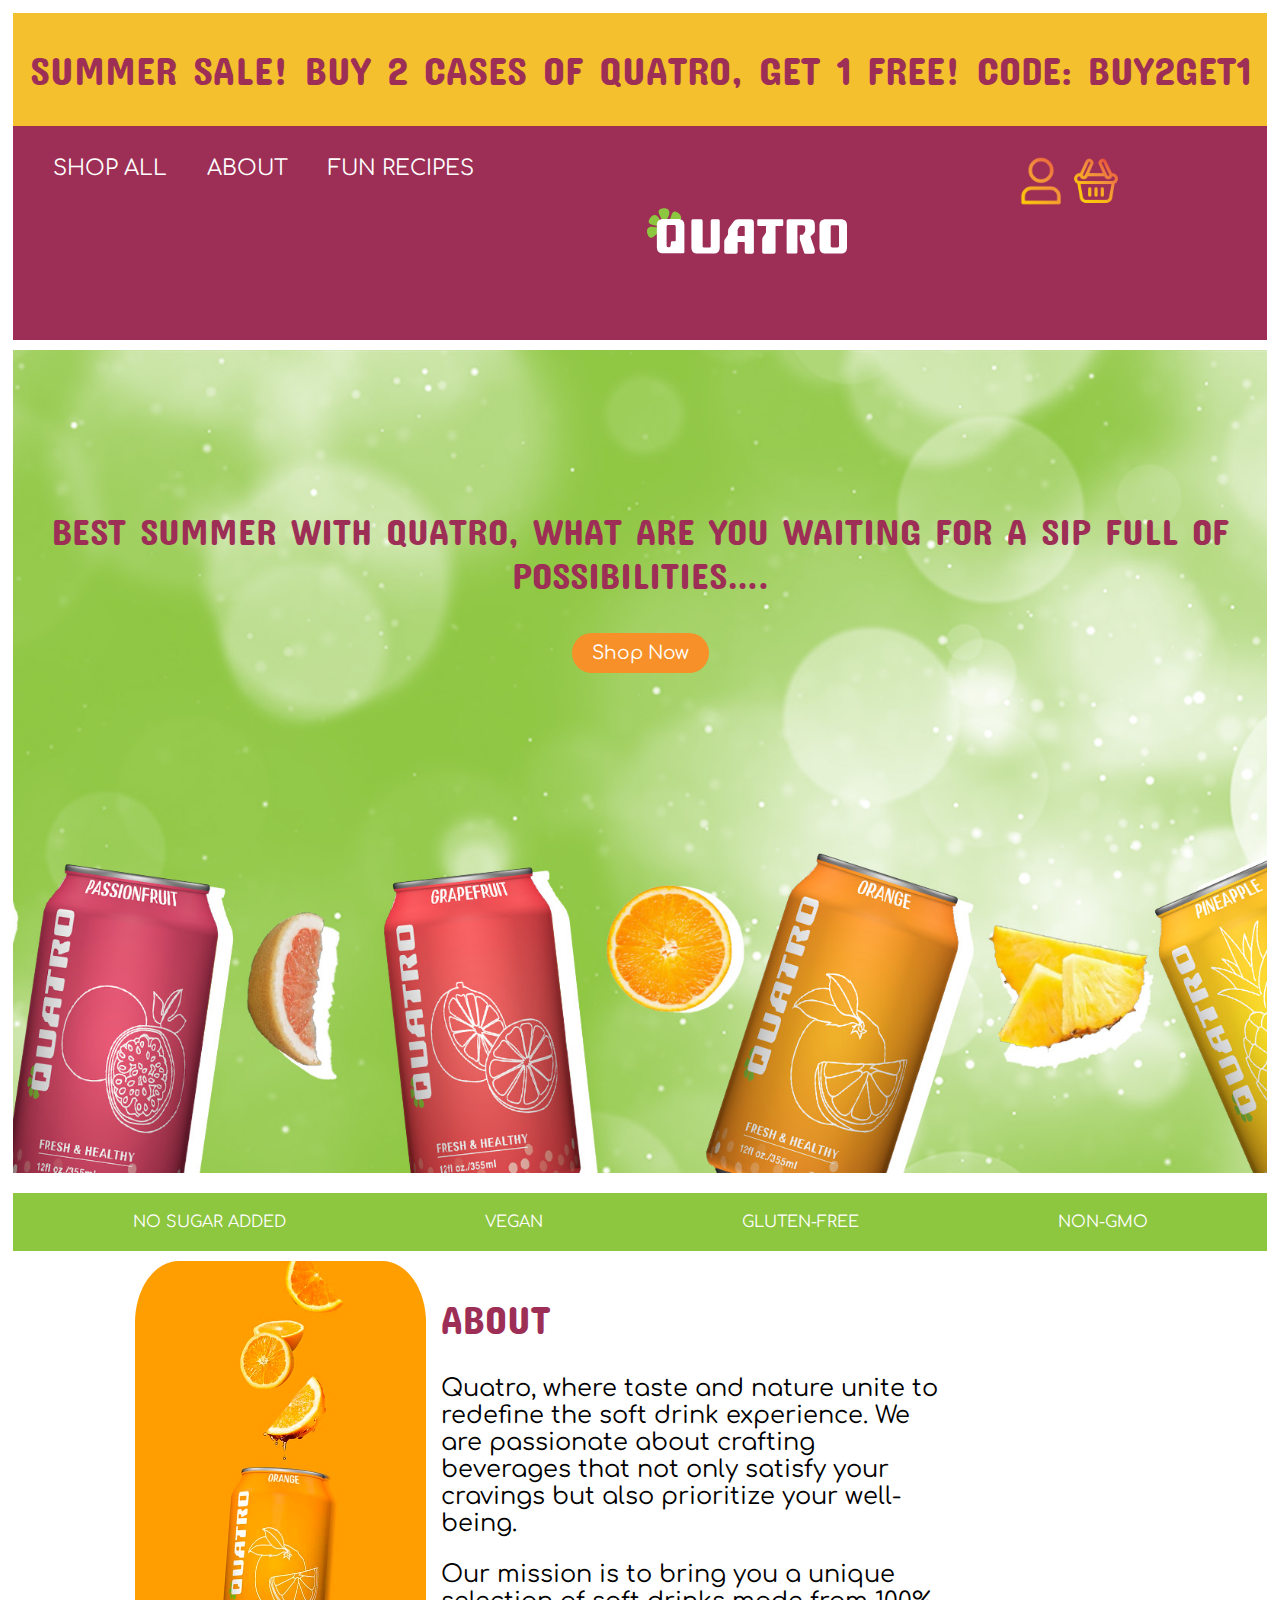
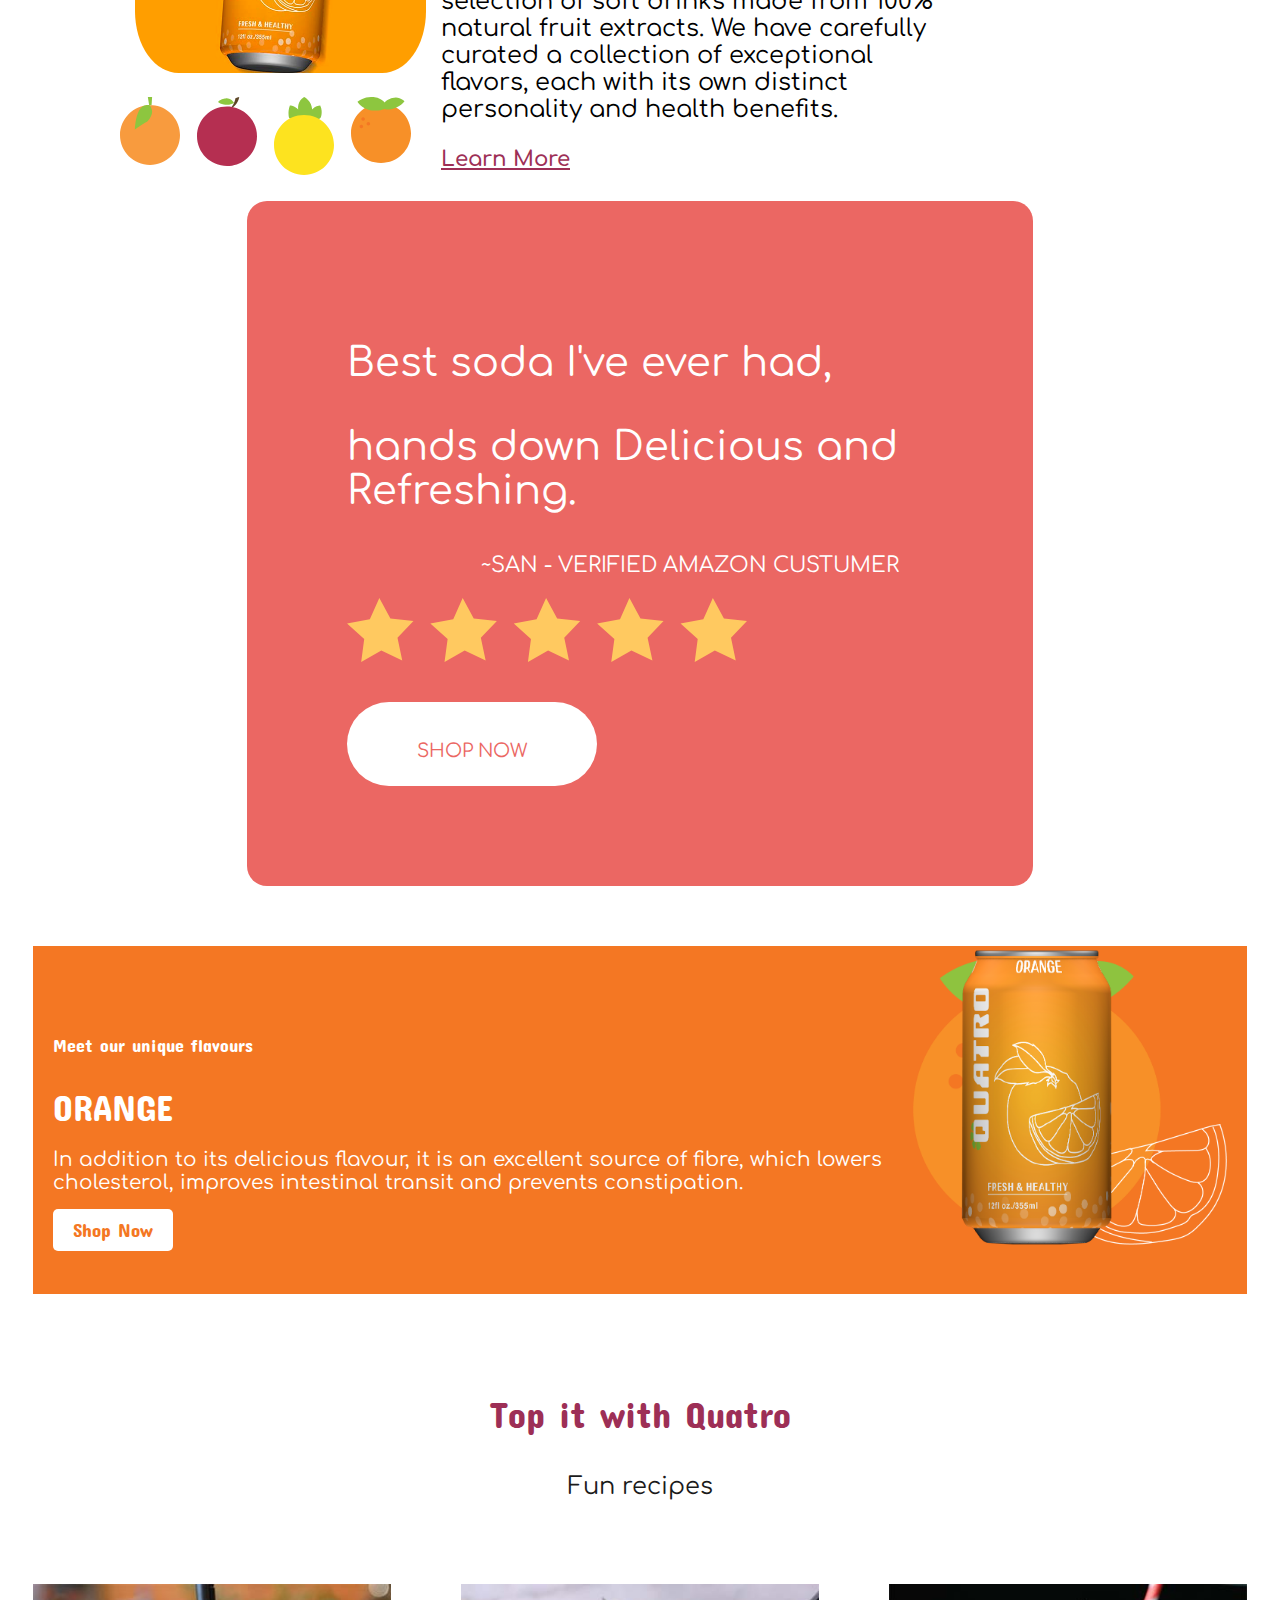
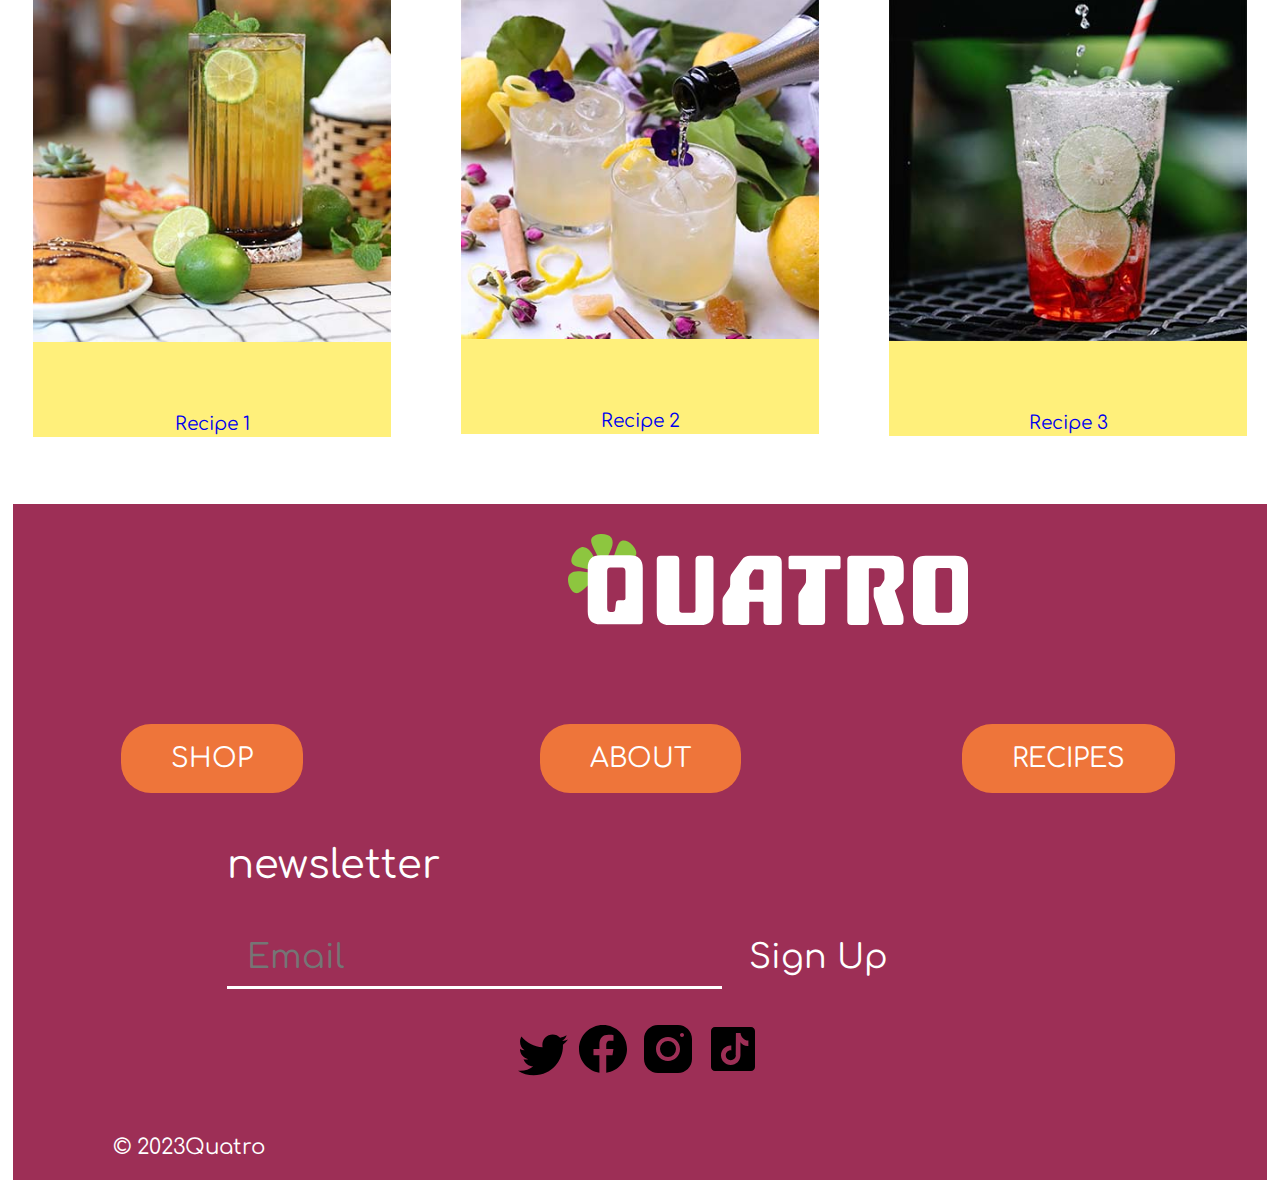
==== commit 399ae584: "adjusting header" ====
--- a/index.html
+++ b/index.html
@@ -14,7 +14,7 @@
         <h1 class="hidden">Quatro Template</h1>
         <section id="promotion">
             <div class="grid-con">
-                <h2 class="col-span-4 m-col-span-12 l-col-span-12 xl-col-span-12 box">
+                <h2 class="col-span-4 m-col-span-12 l-col-span-12 xl-col-span-12 ">
                   SUMMER SALE! BUY 2 CASES OF QUATRO, GET 1 FREE! CODE: BUY2GET1
                 </h2>  
               </div>
@@ -58,7 +58,7 @@
                             </div>
                           </nav>
                           </div>
-            <nav class= "desktop l-col-span-4 box" >
+            <nav class= "desktop l-col-span-5 box" >
                 <ul>
                     <li><a href="shop.html">SHOP ALL</a></li>
                     <li><a href="about.html">ABOUT</a></li>
@@ -72,7 +72,7 @@
                 <li><a href="recipes.html">FUN RECIPES</a></li>
             </ul>
         </nav>
-              <div class="col-start-2 col-span-2 m-col-span-3 l-col-start-5 l-col-span-3 xl-col-start-5 xl-col-span-3 box">
+              <div class="col-start-2 col-span-2 m-col-span-3 l-col-start-6 l-col-span-4 xl-col-start-5 xl-col-span-3 box">
                 <a href="index.html"><img class="logo" src="/img/logo-original.svg" alt="Logo"></a>
               </div>
               <div class="col-start-4 col-span-2 m-col-start-9 m-col-span-3 l-col-start-10 l-col-span-2 xl-col-start-10 xl-col-span-2 box">
@@ -138,12 +138,7 @@
     </div>
 </section>
 <section>
-<div class="grid-con">
-<h3 class="mobile col-span-2 box">
-    <img src="/img/pinnaple_home_final.png" alt="pineapple flavour can">
-</h3> 
-<p class="col-span-2 m-col-span-12 l-col-span-12 xl-col-span-12 box">Shop now</p>  
-</div>
+
 </section>
 <section>
 <h3 class="hidden"> About/Learn more</h3>
--- a/css/main.css
+++ b/css/main.css
@@ -44,13 +44,13 @@
   font-size:24pt;
  }
  p{
-  font-size: 20pt;
+  font-size: 18pt;
  }
  a {
     text-decoration: none;
    font-family: 'Comfortaa', sans-serif;
     transition:all .5s ease-in-out;
-    font-size: 20pt;
+    font-size: 14pt;
 
  }
  input,textarea{
@@ -59,9 +59,7 @@
     padding:0px;
  }
 
- .spacer {
-   margin-top: 0px;
- }
+
 
 /*--- promotion ---*/
  #promotion {
@@ -92,9 +90,9 @@
 /*--- header ---*/
 
 .logo{
-  height: 100px;
-  width: 300px;
-  padding-bottom:50px;
+  height: 150px;
+  width: 400px;
+
 
 }
 header {
@@ -110,10 +108,11 @@
   cursor: pointer;
 }
 
-header a {
+header a  {
   display: inline-block;
   margin-right: 0px;
   color: white;
+  font-size: 16pt;
 }
 
 header a:hover img {
@@ -341,6 +340,7 @@
   background-size: cover;
   background-position: center;
   height:823px;
+  margin-top:0px;
 }
 .col-span-4 .hero {
   background-image: url("../img/header-img.jpg");
